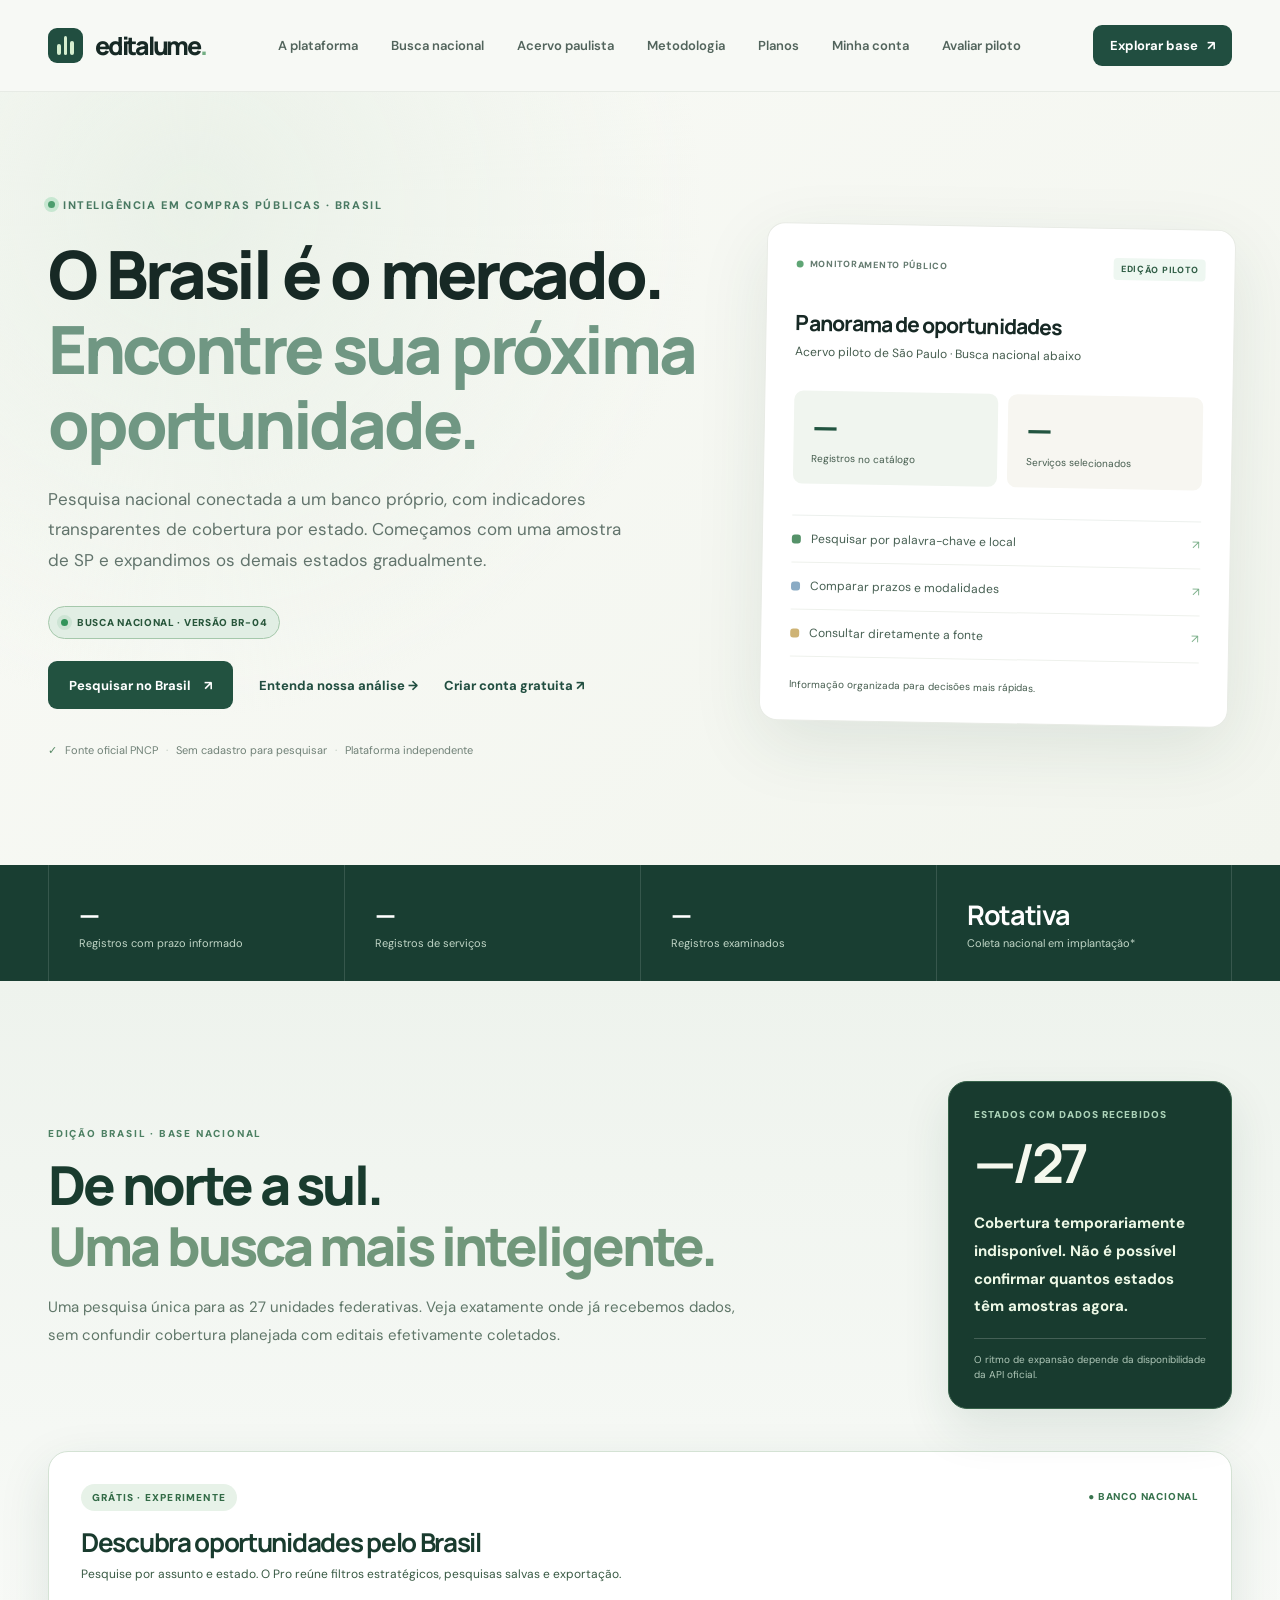
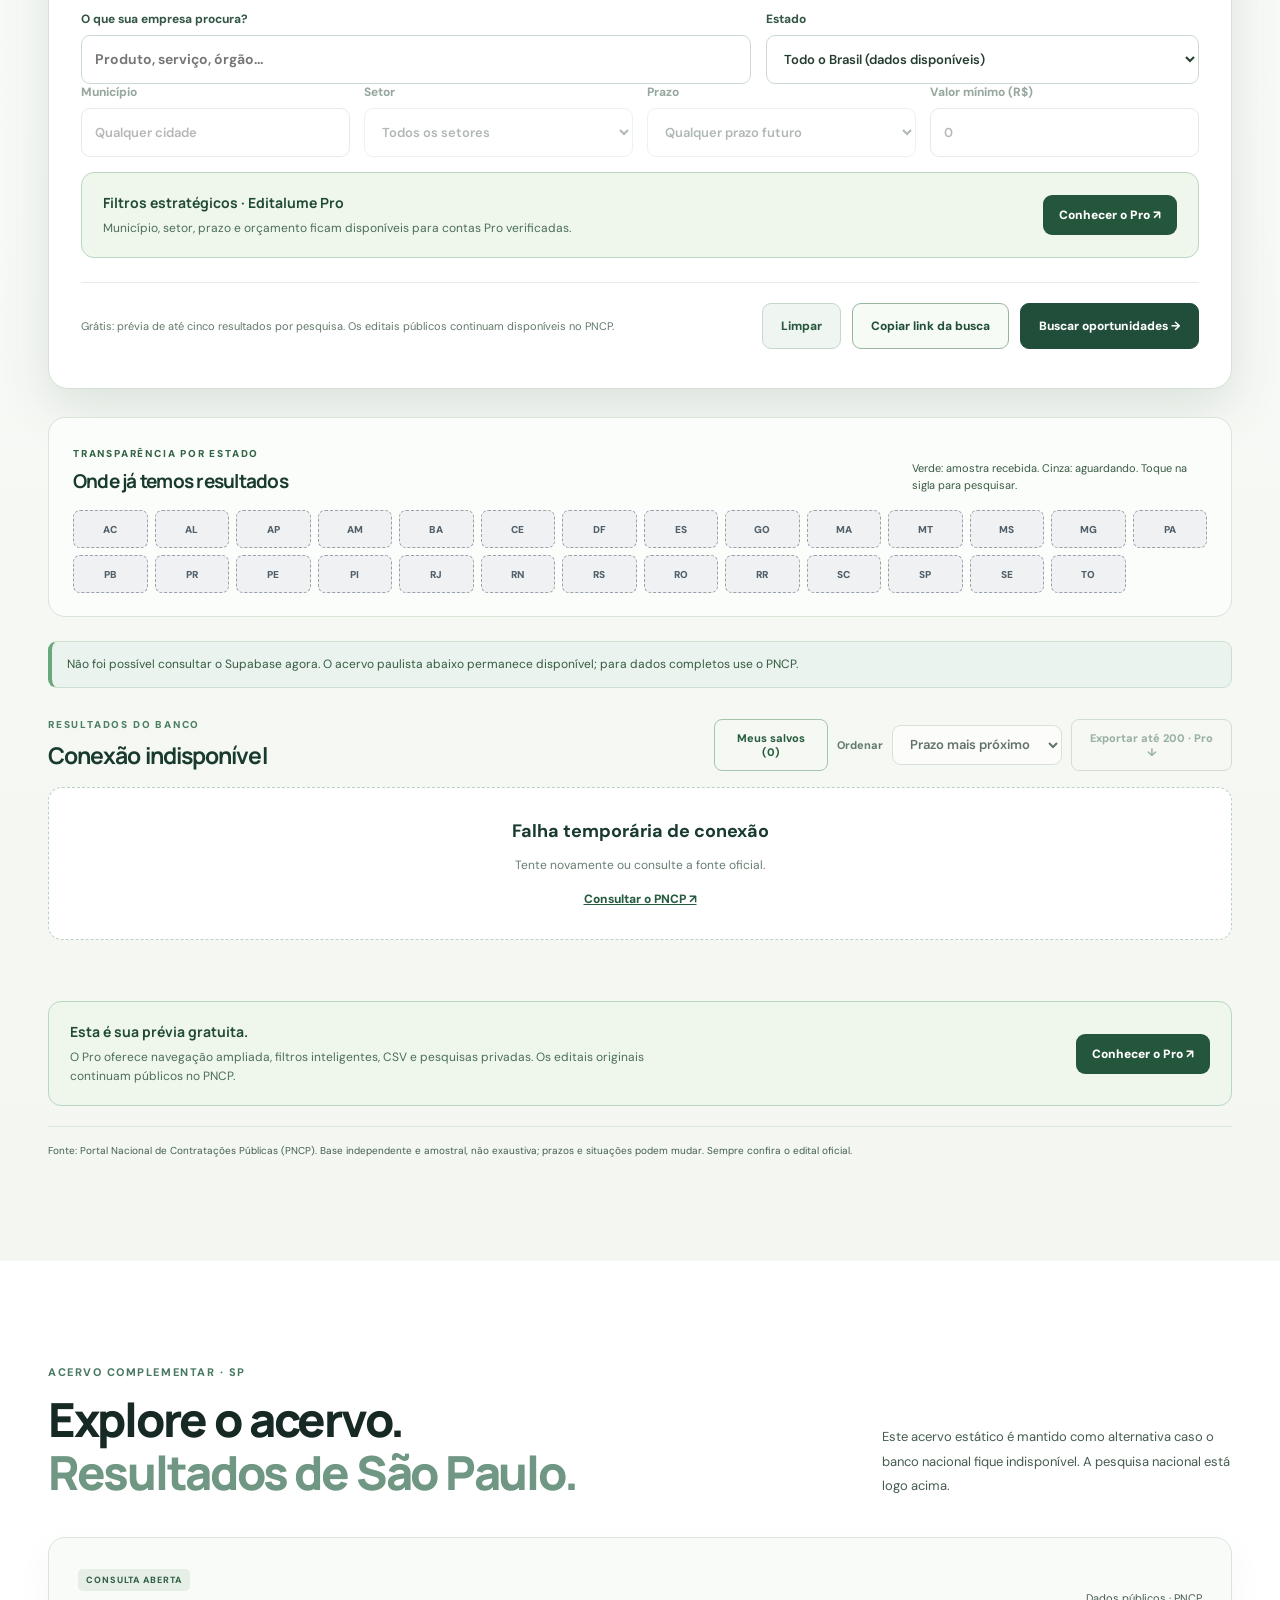
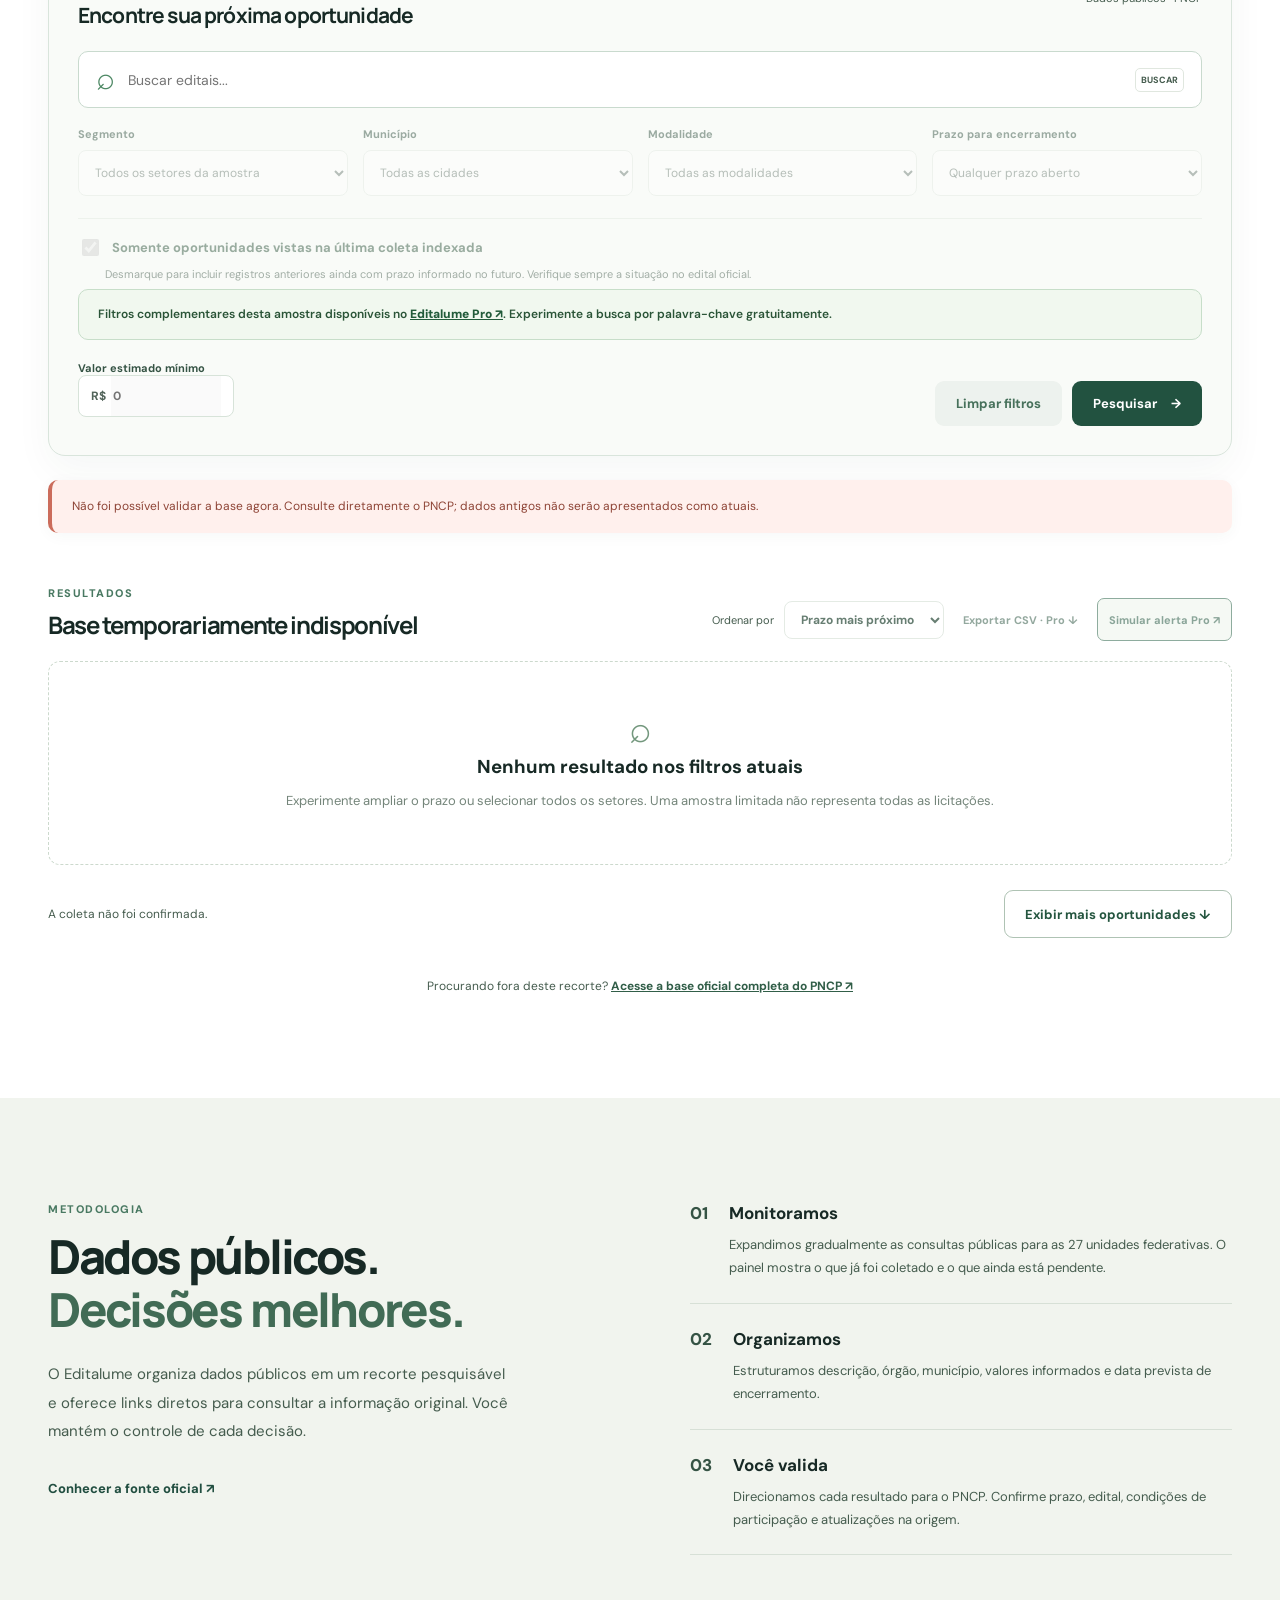
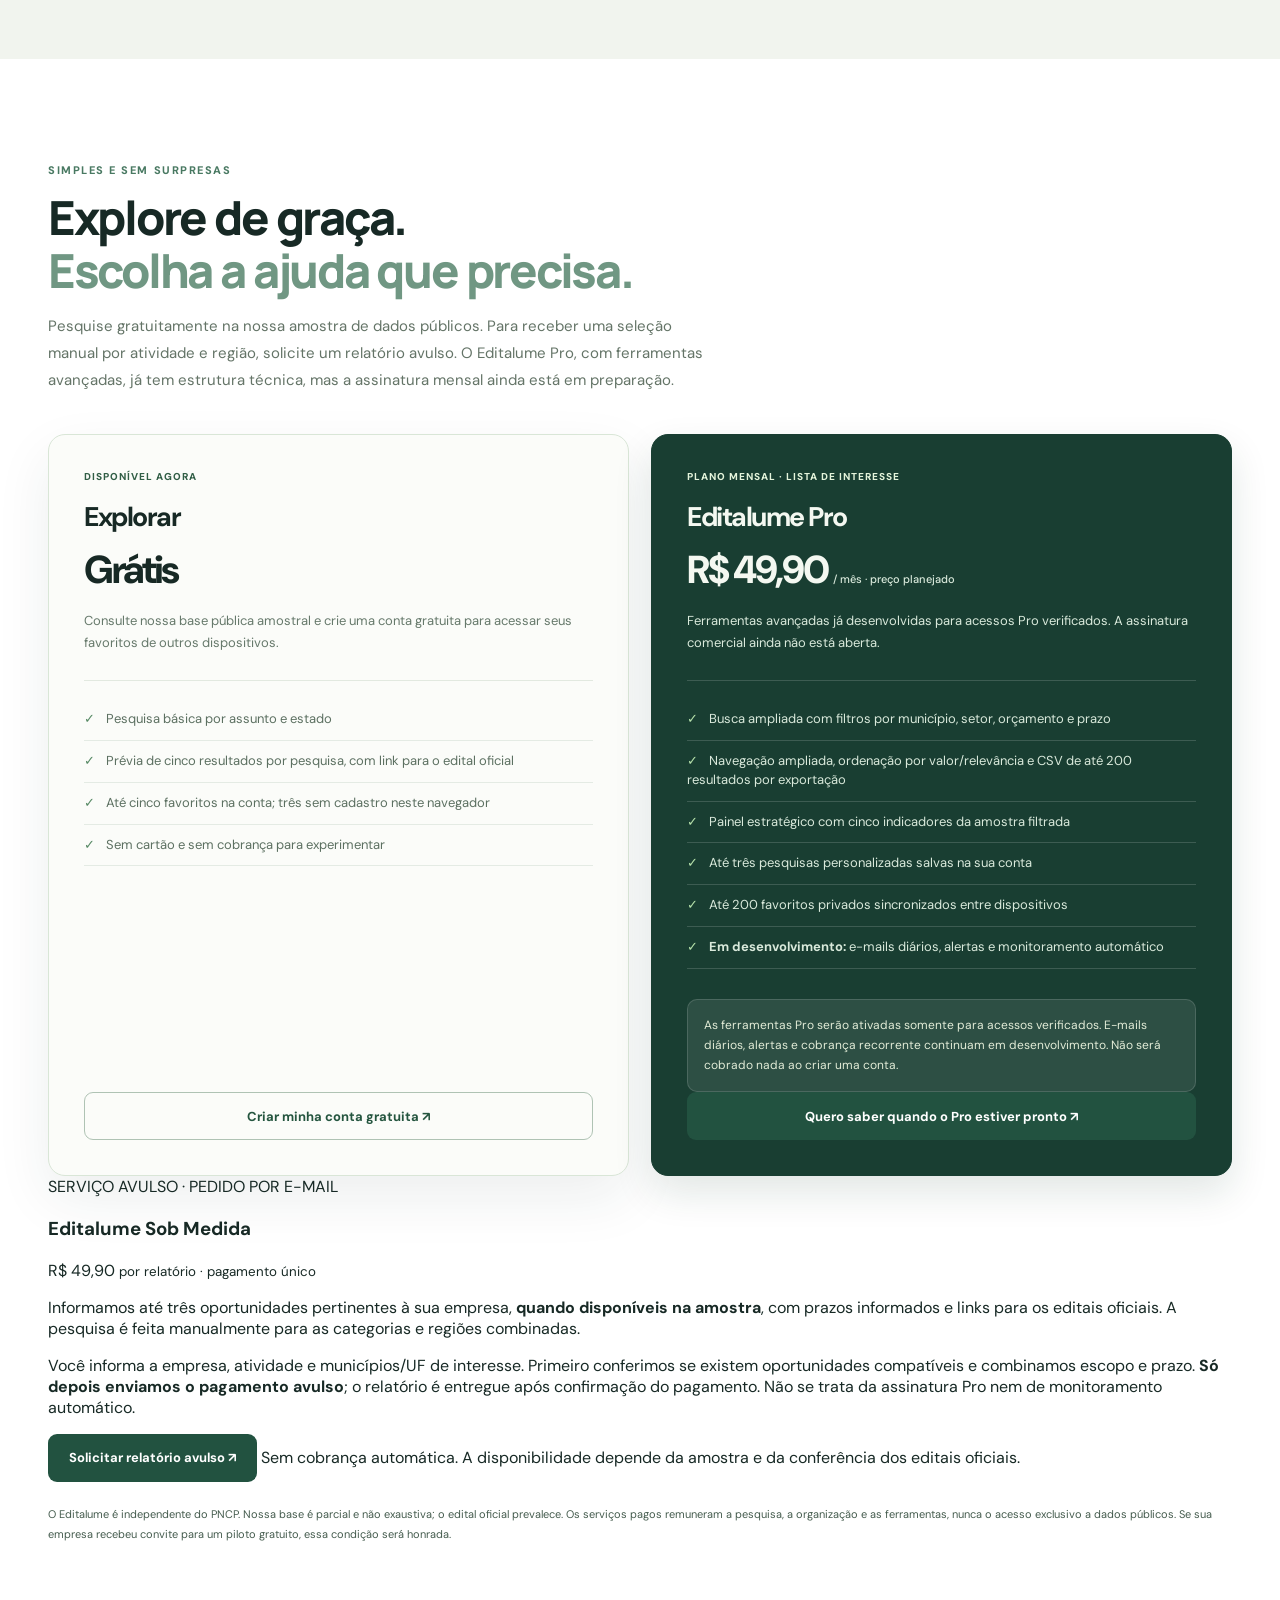
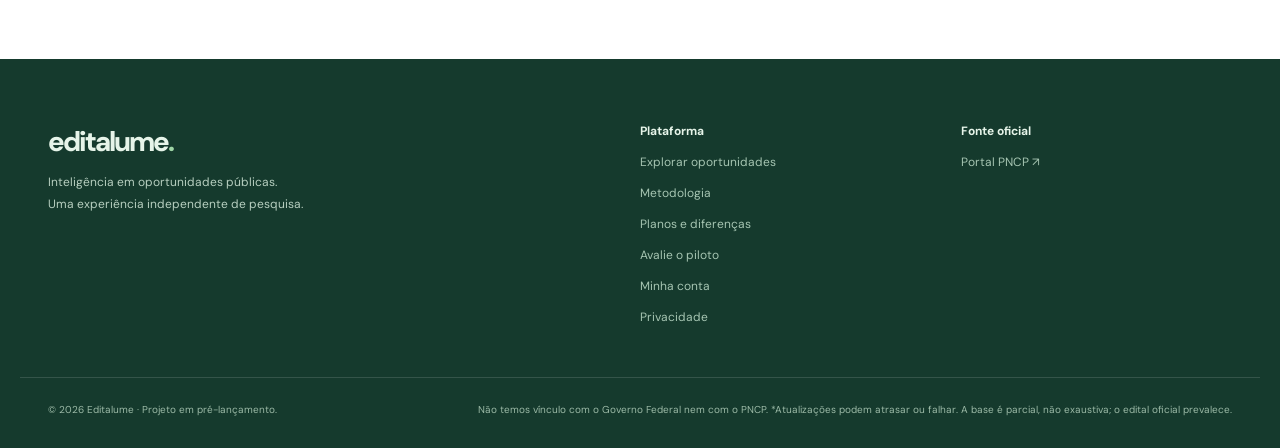
==== site/index.html @ 2c89e74f "Clarify paid manual report vs future Pro plan on Editalume landing page" ====
<!doctype html>
<html lang="pt-BR">
<head>
<meta charset="utf-8">
<meta name="viewport" content="width=device-width,initial-scale=1,viewport-fit=cover">
<meta name="theme-color" content="#163c2c">
<meta name="apple-mobile-web-app-capable" content="yes">
<meta name="apple-mobile-web-app-status-bar-style" content="default">
<meta name="apple-mobile-web-app-title" content="Editalume">
<link rel="manifest" href="./manifest.webmanifest?v=br-20260929-4">
<link rel="icon" href="./icon.svg" type="image/svg+xml">
<!-- Temporary public GitHub username URL: do not index until custom brand domain exists. -->
<meta name="robots" content="noindex,nofollow">
<meta name="description" content="Editalume: inteligência comercial para compras públicas. Pesquise uma base monitorada de editais com prazo futuro na amostra do PNCP, filtre por cidade, setor, modalidade e prazo.">
<meta property="og:title" content="Editalume | Inteligência em oportunidades públicas">
<meta property="og:description" content="Da informação à oportunidade. Um ambiente para descobrir licitações relevantes com clareza.">
<title>Editalume | Inteligência em oportunidades públicas</title>
<link rel="stylesheet" href="./style.css?v=free-sp-20261001-1">
<link rel="stylesheet" href="./national.css?v=freemium-20261001-2">
<script src="./plan-policy.js?v=2" defer></script>
<script src="./app.js?v=free-sp-20261001-1" defer></script>
<script src="./national.js?v=freemium-20261001-4" defer></script>
<script type="module" src="./account-bridge.js?v=4"></script>
<script src="./pwa.js?v=br-20260929-4" defer></script>
</head>
<body>
<a class="skip-link" href="#pesquisa">Ir para a pesquisa de oportunidades</a>
<div class="site-shell">
<header class="site-header">
  <div class="container header-row">
    <a class="identity" href="./" aria-label="Editalume, início"><span class="symbol" aria-hidden="true"><span></span><span></span><span></span></span><span class="wordmark">editalume<span class="mark-dot">.</span></span></a>
    <nav class="main-nav" aria-label="Navegação principal">
      <a href="#plataforma">A plataforma</a>
      <a href="#brasil">Busca nacional</a><a href="#pesquisa">Acervo paulista</a>
      <a href="#metodo">Metodologia</a>
      <a href="#planos">Planos</a><a href="./conta.html">Minha conta</a><a href="./avaliar.html">Avaliar piloto</a>
    </nav>
    <a class="header-cta" href="#brasil">Explorar base <span aria-hidden="true">↗</span></a>
  </div>
</header>
<main>
<section class="hero section" id="plataforma">
  <div class="container hero-layout">
    <div class="hero-copy">
      <div class="eyebrow"><span class="pulse"></span> INTELIGÊNCIA EM COMPRAS PÚBLICAS · BRASIL</div>
      <h1>O Brasil é o mercado. <span>Encontre sua próxima oportunidade.</span></h1>
      <p>Pesquisa nacional conectada a um banco próprio, com indicadores transparentes de cobertura por estado. Começamos com uma amostra de SP e expandimos os demais estados gradualmente.</p><div class="national-release-tag" role="note"><span class="national-release-dot"></span> BUSCA NACIONAL · VERSÃO BR-04</div>
      <div class="hero-actions">
        <a href="#brasil" class="button button-primary">Pesquisar no Brasil <span aria-hidden="true">↗</span></a>
        <a href="#metodo" class="text-link">Entenda nossa análise <span aria-hidden="true">→</span></a><a href="./conta.html" class="text-link">Criar conta gratuita <span aria-hidden="true">↗</span></a>
      </div>
      <div class="trust-line"><span class="trust-icon" aria-hidden="true">✓</span> Fonte oficial PNCP <span class="tiny-separator">·</span> Sem cadastro para pesquisar <span class="tiny-separator">·</span> Plataforma independente</div>
    </div>
    <aside class="hero-preview" aria-label="Visão da plataforma">
      <div class="preview-head"><span><span class="preview-status"></span> MONITORAMENTO PÚBLICO</span><span class="live-label">EDIÇÃO PILOTO</span></div>
      <div class="preview-title">Panorama de oportunidades</div>
      <div class="preview-subtitle">Acervo piloto de São Paulo · Busca nacional abaixo</div>
      <div class="preview-kpis">
        <div><strong id="heroCount">—</strong><span>Registros no catálogo</span></div>
        <div><strong id="heroFocus">—</strong><span>Serviços selecionados</span></div>
      </div>
      <div class="preview-divider"></div>
      <div class="preview-list"><div><span class="preview-bullet green"></span><span>Pesquisar por palavra-chave e local</span><span>↗</span></div><div><span class="preview-bullet blue"></span><span>Comparar prazos e modalidades</span><span>↗</span></div><div><span class="preview-bullet gold"></span><span>Consultar diretamente a fonte</span><span>↗</span></div></div>
      <p class="preview-foot">Informação organizada para decisões mais rápidas.</p>
    </aside>
  </div>
</section>
<section class="metrics-bar" aria-label="Resumo da base">
  <div class="container metrics-grid">
    <div class="metric"><strong id="metricCatalog">—</strong><span>Registros com prazo informado</span></div>
    <div class="metric"><strong id="metricFocus">—</strong><span>Registros de serviços</span></div>
    <div class="metric"><strong id="metricScanned">—</strong><span>Registros examinados</span></div>
    <div class="metric"><strong>Rotativa</strong><span>Coleta nacional em implantação*</span></div>
  </div>
</section>
<section class="national-section" id="brasil" aria-labelledby="national-title"><div class="container">
 <div class="national-heading"><div><div class="national-eyebrow">EDIÇÃO BRASIL · BASE NACIONAL</div><h2 id="national-title">De norte a sul.<br><span>Uma busca mais inteligente.</span></h2><p>Uma pesquisa única para as 27 unidades federativas. Veja exatamente onde já recebemos dados, sem confundir cobertura planejada com editais efetivamente coletados.</p></div><div class="national-progress-card" aria-live="polite"><span>ESTADOS COM DADOS RECEBIDOS</span><strong id="national-uf-count">—/27</strong><p id="national-coverage-description">Conectando ao catálogo...</p><small>O ritmo de expansão depende da disponibilidade da API oficial.</small></div></div>
 <div class="national-search-card"><div class="national-card-head"><div><span class="national-chip">GRÁTIS · EXPERIMENTE</span><h3>Descubra oportunidades pelo Brasil</h3><p>Pesquise por assunto e estado. O Pro reúne filtros estratégicos, pesquisas salvas e exportação.</p></div><span class="national-connected">● BANCO NACIONAL</span></div>
 <form id="national-form" role="search" aria-label="Pesquisar licitações na base nacional">
  <div class="national-primary-filters"><label class="national-query-field"><span>O que sua empresa procura?</span><input id="national-q" type="search" placeholder="Produto, serviço, órgão..." maxlength="120" autocomplete="off"></label><label><span>Estado</span><select id="national-uf"><option value="">Todo o Brasil (dados disponíveis)</option></select></label></div>
  <fieldset class="national-secondary-filters" id="national-advanced" disabled aria-describedby="national-locked"><label><span>Município</span><input id="national-city" type="search" placeholder="Qualquer cidade" maxlength="90" autocomplete="off"></label><label><span>Setor</span><select id="national-focus"><option value="">Todos os setores</option><option value="true">Serviços monitorados</option><option value="false">Outros setores</option></select></label><label><span>Prazo</span><select id="national-deadline"><option value="">Qualquer prazo futuro</option><option value="7">7 dias</option><option value="15">15 dias</option><option value="30">30 dias</option></select></label><label><span>Valor mínimo (R$)</span><input id="national-min" type="number" min="0" step="100" inputmode="decimal" placeholder="0"></label></fieldset>
  <div class="national-locked" id="national-locked"><div><strong>Filtros estratégicos · Editalume Pro</strong><p>Município, setor, prazo e orçamento ficam disponíveis para contas Pro verificadas.</p></div><a href="#planos">Conhecer o Pro ↗</a></div>
  <div class="national-action-row"><p>Grátis: prévia de até cinco resultados por pesquisa. Os editais públicos continuam disponíveis no PNCP.</p><div><button type="button" class="national-reset" id="national-reset">Limpar</button><button type="button" class="national-share" id="national-share">Copiar link da busca</button><button type="submit" class="national-submit" id="national-submit">Buscar oportunidades →</button></div></div><div class="national-share-feedback"><p id="national-share-status" role="status" aria-live="polite"></p><input id="national-share-fallback" aria-label="Link da busca para copiar" readonly hidden></div>
 </form>
 <div class="national-pro-tools" id="national-pro-tools" hidden><button id="national-save-search-toggle" type="button" aria-expanded="false" aria-controls="national-save-search-form">+ Salvar pesquisa Pro</button><form id="national-save-search-form" hidden><label for="national-save-search-name">Nome desta pesquisa</label><input id="national-save-search-name" maxlength="60" minlength="2" required placeholder="Ex.: Limpeza em SP, 30 dias"><button id="national-save-search-submit" type="submit">Salvar pesquisa ↗</button></form><p id="national-save-search-status" role="status" aria-live="polite">Até três pesquisas privadas. Os alertas automáticos ainda não estão ativos.</p></div></div>
 <div class="national-coverage-panel"><div class="national-coverage-head"><div><span class="national-eyebrow">TRANSPARÊNCIA POR ESTADO</span><h3>Onde já temos resultados</h3></div><p>Verde: amostra recebida. Cinza: aguardando. Toque na sigla para pesquisar.</p></div><div class="national-state-grid" id="national-state-grid" role="group" aria-label="Selecionar estado"></div></div>
 <div id="national-status" class="national-status" role="status" aria-live="polite">Carregando pesquisa nacional...</div>
 <section class="national-insights" id="national-insights" hidden aria-labelledby="national-insights-title">
  <div class="national-insights-head"><div><span class="national-eyebrow">INTELIGÊNCIA EDITALUME · PRO</span><h3 id="national-insights-title">Leitura estratégica da sua busca</h3><p>Indicadores da amostra atualmente monitorada, aplicando seus filtros. Não representam todo o mercado nacional.</p></div><span class="national-insights-badge">PRO</span></div>
  <div class="national-insights-grid">
   <article><span>Oportunidades nesta amostra</span><strong id="national-insight-total">—</strong></article>
   <article><span>Prazos registrados em até 7 dias</span><strong id="national-insight-urgent">—</strong></article>
   <article><span>Oportunidades com valor informado</span><strong id="national-insight-valued">—</strong></article>
   <article><span>Soma dos valores estimados informados</span><strong id="national-insight-value">—</strong></article>
   <article><span>Municípios identificados</span><strong id="national-insight-cities">—</strong></article>
  </div>
  <p class="national-insights-foot" id="national-insights-status" role="status" aria-live="polite">Calculando indicadores...</p>
 </section>
 <div class="national-results-header"><div><span class="national-eyebrow">RESULTADOS DO BANCO</span><h3 id="national-result-count">Conectando...</h3></div><div class="national-results-actions"><button type="button" id="national-show-saved" aria-expanded="false" aria-controls="national-saved-panel">Meus salvos (<span id="national-saved-count">0</span>)</button><label for="national-sort">Ordenar</label><select id="national-sort" aria-label="Ordenar resultados nacionais"><option value="deadline">Prazo mais próximo</option><option value="value">Maior valor</option><option value="relevance">Relevância</option></select><button id="national-download" type="button" disabled title="Exporta até 200 resultados disponíveis na amostra para contas Pro">Exportar até 200 · Pro ↓</button></div></div><p class="national-save-status" id="national-export-status" role="status" aria-live="polite"></p>
 <p class="national-save-status" id="national-save-status" role="status" aria-live="polite"></p>
 <section id="national-saved-panel" class="national-saved-panel" aria-label="Editais guardados neste dispositivo" hidden>
  <h3>Meus favoritos</h3><p id="national-saved-note">Sem conta, os favoritos ficam só neste dispositivo. Verifique sempre os editais no PNCP.</p>
  <div id="national-saved-list" class="national-saved-list"></div><p id="national-saved-empty">Nenhum edital salvo ainda. Selecione ☆ Salvar nos resultados.</p>
 </section>
 <div class="national-results" id="national-results" aria-live="polite"></div><div id="national-empty" class="national-empty" hidden><h3 id="national-empty-title">Nenhum registro neste filtro</h3><p id="national-empty-description">Experimente ampliar a pesquisa.</p><a href="https://pncp.gov.br/app/editais" target="_blank" rel="noopener noreferrer">Consultar o PNCP ↗</a></div>
 <div class="national-pagination"><p id="national-page-indicator">Preparando resultados...</p><div class="national-page-buttons"><button type="button" id="national-prev" hidden>← Anterior</button><button type="button" id="national-next" hidden>Próxima página →</button></div></div>
 <div class="national-free-upsell" id="national-free-upsell"><div><strong>Esta é sua prévia gratuita.</strong><p>O Pro oferece navegação ampliada, filtros inteligentes, CSV e pesquisas privadas. Os editais originais continuam públicos no PNCP.</p></div><a href="#planos">Conhecer o Pro ↗</a></div>
 <p class="national-legal">Fonte: Portal Nacional de Contratações Públicas (PNCP). Base independente e amostral, não exaustiva; prazos e situações podem mudar. Sempre confira o edital oficial.</p>
</div></section>
<section class="search-section section" id="pesquisa">
 <div class="container">
  <div class="section-heading">
    <div><div class="kicker">ACERVO COMPLEMENTAR · SP</div><h2>Explore o acervo.<br><span>Resultados de São Paulo.</span></h2></div>
    <div class="section-aside">Este acervo estático é mantido como alternativa caso o banco nacional fique indisponível. A pesquisa nacional está logo acima.</div>
  </div>
  <div class="search-panel">
    <div class="search-top"><div><span class="section-badge">CONSULTA ABERTA</span><h3>Encontre sua próxima oportunidade</h3></div><span class="source-label">Dados públicos · PNCP</span></div>
    <form id="filters" role="search">
      <label class="search-field" for="q"><span class="search-icon" aria-hidden="true">⌕</span><input id="q" name="q" type="search" placeholder="Buscar editais..." autocomplete="off" aria-label="Buscar oportunidades"><span class="key-hint">BUSCAR</span></label>
      <fieldset id="sp-advanced" disabled aria-describedby="sp-upgrade-tip"><div class="filter-grid">
        <label><span>Segmento</span><select id="segment"><option value="all">Todos os setores da amostra</option><option value="focus">Manutenção e serviços</option><option value="cleaning">Limpeza e conservação</option><option value="maintenance">Manutenção predial</option><option value="hvac">Climatização</option><option value="electrical">Elétrica e hidráulica</option><option value="landscaping">Jardinagem</option></select></label>
        <label><span>Município</span><select id="city"><option value="">Todas as cidades</option></select></label>
        <label><span>Modalidade</span><select id="modality"><option value="">Todas as modalidades</option></select></label>
        <label><span>Prazo para encerramento</span><select id="deadline"><option value="all">Qualquer prazo aberto</option><option value="7">Próximos 7 dias</option><option value="15">Próximos 15 dias</option><option value="30">Próximos 30 dias</option></select></label>
      </div>
      <div class="freshness-controls">
        <label class="latest-toggle" for="observedOnly"><input type="checkbox" id="observedOnly" checked><span>Somente oportunidades vistas na última coleta indexada</span></label>
        <small>Desmarque para incluir registros anteriores ainda com prazo informado no futuro. Verifique sempre a situação no edital oficial.</small>
      </div></fieldset>
      <div id="sp-upgrade-tip" class="sp-upgrade-tip">Filtros complementares desta amostra disponíveis no <a href="#planos">Editalume Pro ↗</a>. Experimente a busca por palavra-chave gratuitamente.</div>
      <div class="filter-footer">
        <label class="min-value">Valor estimado mínimo <span class="input-money">R$ <input id="minValue" type="number" min="0" disabled step="1000" inputmode="decimal" placeholder="0" aria-label="Valor estimado mínimo em reais"></span></label>
        <div class="filter-actions"><button type="reset" id="resetFilters" class="button button-quiet">Limpar filtros</button><button type="submit" class="button button-primary">Pesquisar <span aria-hidden="true">→</span></button></div>
      </div>
    </form>
  </div>
  <div id="notice" class="data-notice" role="status" aria-live="polite">Carregando a última amostra do PNCP...</div>
  <div class="results-bar"><div><div class="kicker">RESULTADOS</div><h3 id="resultsCount">Buscando oportunidades...</h3></div><div class="results-controls"><label for="sort">Ordenar por</label><select id="sort" aria-label="Ordenar oportunidades por" disabled><option value="deadline">Prazo mais próximo</option><option value="relevance">Maior relevância</option><option value="value">Maior valor estimado</option></select><button id="csv" type="button" class="export-button" disabled title="Exportação de resultados desta amostra para contas Pro">Exportar CSV · Pro ↓</button><button id="previewAlert" type="button" class="preview-button" disabled aria-expanded="false" aria-controls="alertPreview">Simular alerta Pro ↗</button></div></div>
  <div id="results" class="results-list" aria-live="polite"></div>
  <div id="empty" class="empty-state" hidden><span class="empty-symbol" aria-hidden="true">⌕</span><h3>Nenhum resultado nos filtros atuais</h3><p>Experimente ampliar o prazo ou selecionar todos os setores. Uma amostra limitada não representa todas as licitações.</p></div>
  <div class="results-bottom"><p id="shown">Pesquisando...</p><button id="more" class="button button-outline" type="button" hidden>Exibir mais oportunidades ↓</button></div>
  <section id="alertPreview" class="alert-preview" hidden aria-label="Demonstração de alerta do plano Pro" aria-live="polite">
    <div class="alert-preview-top"><div><span class="section-badge">DEMONSTRAÇÃO DO PREMIUM</span><h3>Assim chegariam suas oportunidades.</h3><p>Uma amostra de alerta a partir dos filtros atuais. No Premium, a proposta é enviar um resumo automático por e-mail com prazo e origem verificável.</p></div><button id="closePreview" type="button" aria-label="Fechar demonstração" class="preview-close">✕</button></div>
    <p id="previewSummary" class="preview-summary"></p>
    <div id="previewItems" class="preview-items"></div>
    <p class="preview-disclaimer">Demonstração local com dados da amostra. Nenhum e-mail é enviado nem contato é registrado. Um prazo informado pode mudar; confira sempre o edital oficial. O Premium ainda não aceita assinaturas.</p>
  </section>
  <div class="official-link">Procurando fora deste recorte? <a href="https://pncp.gov.br/app/editais" target="_blank" rel="noopener noreferrer">Acesse a base oficial completa do PNCP ↗</a></div>
 </div>
</section>
<section class="method-section section" id="metodo"><div class="container method-layout">
  <div><div class="kicker">METODOLOGIA</div><h2>Dados públicos.<br><span>Decisões melhores.</span></h2><p>O Editalume organiza dados públicos em um recorte pesquisável e oferece links diretos para consultar a informação original. Você mantém o controle de cada decisão.</p><a class="text-link method-link" href="https://pncp.gov.br/app/editais" target="_blank" rel="noopener noreferrer">Conhecer a fonte oficial ↗</a></div>
  <div class="method-steps"><div><span>01</span><section><h3>Monitoramos</h3><p>Expandimos gradualmente as consultas públicas para as 27 unidades federativas. O painel mostra o que já foi coletado e o que ainda está pendente.</p></section></div><div><span>02</span><section><h3>Organizamos</h3><p>Estruturamos descrição, órgão, município, valores informados e data prevista de encerramento.</p></section></div><div><span>03</span><section><h3>Você valida</h3><p>Direcionamos cada resultado para o PNCP. Confirme prazo, edital, condições de participação e atualizações na origem.</p></section></div></div>
</div></section>
<section class="plans section" id="planos"><div class="container">
 <div class="plans-intro"><div class="kicker">SIMPLES E SEM SURPRESAS</div><h2>Explore de graça.<br><span>Escolha a ajuda que precisa.</span></h2><p>Pesquise gratuitamente na nossa amostra de dados públicos. Para receber uma seleção manual por atividade e região, solicite um relatório avulso. O Editalume Pro, com ferramentas avançadas, já tem estrutura técnica, mas a assinatura mensal ainda está em preparação.</p></div>
 <div class="plans-grid">
  <article class="plan-card plan-free" aria-label="Conta gratuita já disponível">
    <span class="plan-label">DISPONÍVEL AGORA</span>
    <h3>Explorar</h3><div class="plan-price">Grátis</div>
    <p class="plan-description">Consulte nossa base pública amostral e crie uma conta gratuita para acessar seus favoritos de outros dispositivos.</p>
    <ul><li>Pesquisa básica por assunto e estado</li><li>Prévia de cinco resultados por pesquisa, com link para o edital oficial</li><li>Até cinco favoritos na conta; três sem cadastro neste navegador</li><li>Sem cartão e sem cobrança para experimentar</li></ul>
    <a class="button button-outline plan-action" href="./conta.html">Criar minha conta gratuita ↗</a>
  </article>
  <article class="plan-card plan-premium" aria-label="Plano Pro em preparação ainda indisponível para assinatura">
    <span class="plan-label">PLANO MENSAL · LISTA DE INTERESSE</span>
    <h3>Editalume Pro</h3><div class="plan-price">R$ 49,90 <small>/ mês · preço planejado</small></div>
    <p class="plan-description">Ferramentas avançadas já desenvolvidas para acessos Pro verificados. A assinatura comercial ainda não está aberta.</p>
    <ul><li>Busca ampliada com filtros por município, setor, orçamento e prazo</li><li>Navegação ampliada, ordenação por valor/relevância e CSV de até 200 resultados por exportação</li><li>Painel estratégico com cinco indicadores da amostra filtrada</li><li>Até três pesquisas personalizadas salvas na sua conta</li><li>Até 200 favoritos privados sincronizados entre dispositivos</li><li><strong>Em desenvolvimento:</strong> e-mails diários, alertas e monitoramento automático</li></ul>
    <div class="plan-pending" role="note">As ferramentas Pro serão ativadas somente para acessos verificados. E-mails diários, alertas e cobrança recorrente continuam em desenvolvimento. Não será cobrado nada ao criar uma conta.</div>
    <a class="button button-primary plan-action" href="mailto:cipristudios@gmail.com?subject=Lista%20de%20interesse%20Editalume%20Pro%20R%24%2049%2C90">Quero saber quando o Pro estiver pronto ↗</a>
  </article>
 </div>
 <section class="plan-report" id="sob-medida" aria-labelledby="sob-medida-title">
  <div class="plan-report-text">
    <span class="plan-report-eyebrow">SERVIÇO AVULSO · PEDIDO POR E-MAIL</span>
    <h3 id="sob-medida-title">Editalume Sob Medida</h3>
    <div class="plan-report-price">R$ 49,90 <small>por relatório · pagamento único</small></div>
    <p>Informamos até três oportunidades pertinentes à sua empresa, <strong>quando disponíveis na amostra</strong>, com prazos informados e links para os editais oficiais. A pesquisa é feita manualmente para as categorias e regiões combinadas.</p>
    <p>Você informa a empresa, atividade e municípios/UF de interesse. Primeiro conferimos se existem oportunidades compatíveis e combinamos escopo e prazo. <strong>Só depois enviamos o pagamento avulso</strong>; o relatório é entregue após confirmação do pagamento. Não se trata da assinatura Pro nem de monitoramento automático.</p>
  </div>
  <div class="plan-report-action">
    <a class="button button-primary" href="mailto:cipristudios@gmail.com?subject=Pedido%20Editalume%20Sob%20Medida%20-%20R%24%2049%2C90&amp;body=Empresa%3A%20%0AAtividade%2Fcategoria%3A%20%0AMunic%C3%ADpios%2FUF%3A%20%0AObserva%C3%A7%C3%B5es%3A%20">Solicitar relatório avulso ↗</a>
    <span>Sem cobrança automática. A disponibilidade depende da amostra e da conferência dos editais oficiais.</span>
  </div>
 </section>
 <p class="plans-fineprint">O Editalume é independente do PNCP. Nossa base é parcial e não exaustiva; o edital oficial prevalece. Os serviços pagos remuneram a pesquisa, a organização e as ferramentas, nunca o acesso exclusivo a dados públicos. Se sua empresa recebeu convite para um piloto gratuito, essa condição será honrada.</p>
</div></section>
</main>
<footer class="site-footer"><div class="container footer-top"><div><div class="footer-brand">editalume<span>.</span></div><p>Inteligência em oportunidades públicas.<br>Uma experiência independente de pesquisa.</p></div><div><strong>Plataforma</strong><a href="#pesquisa">Explorar oportunidades</a><a href="#metodo">Metodologia</a><a href="#planos">Planos e diferenças</a><a href="./avaliar.html">Avalie o piloto</a><a href="./conta.html">Minha conta</a><a href="./privacidade.html">Privacidade</a></div><div><strong>Fonte oficial</strong><a href="https://pncp.gov.br/app/editais" target="_blank" rel="noopener noreferrer">Portal PNCP ↗</a></div></div><div class="container footer-bottom"><span>© <span id="copyrightYear">2026</span> Editalume · Projeto em pré-lançamento.</span><span>Não temos vínculo com o Governo Federal nem com o PNCP. *Atualizações podem atrasar ou falhar. A base é parcial, não exaustiva; o edital oficial prevalece.</span></div></footer>
</div>
</body>
</html>
---- site/style.css ----
@import url('https://fonts.googleapis.com/css2?family=DM+Sans:wght@400;500;600;700;800&family=Manrope:wght@400;500;600;700;800&display=swap');
:root{--bg:#f5f6f2;--white:#fff;--ink:#172925;--muted:#687772;--line:#dce4df;--green:#214e40;--accent:#8cc19c;--pale:#eef3ec;--shadow:0 22px 55px rgba(27,57,47,.08);font-family:'DM Sans',-apple-system,BlinkMacSystemFont,'Segoe UI',sans-serif;color:var(--ink);background:var(--bg);font-synthesis:none}*{box-sizing:border-box}html{scroll-behavior:smooth}body{margin:0;min-width:320px}a{color:inherit}button,input,select{font:inherit}button{cursor:pointer}button:disabled{cursor:not-allowed;opacity:.52}.site-shell{overflow:hidden}.container{max-width:1240px;padding:0 28px;margin:0 auto}.section{padding:104px 0}.skip-link{position:absolute;left:-5000px;top:0;background:#fff;padding:12px;z-index:200}.skip-link:focus{left:10px}.site-header{background:#f7f9f5;border-bottom:1px solid #e7ebe5}.header-row{min-height:91px;display:flex;justify-content:space-between;align-items:center;gap:26px}.identity{display:flex;align-items:center;gap:12px;text-decoration:none}.symbol{position:relative;display:flex;align-items:flex-end;gap:3px;background:#214e40;width:35px;height:35px;padding:8px 9px;border-radius:9px}.symbol span{width:4px;background:#d5eecf;border-radius:3px;height:11px}.symbol span:nth-child(2){height:19px}.symbol span:nth-child(3){height:14px}.wordmark{font-family:Manrope,sans-serif;font-size:25px;letter-spacing:-.09em;font-weight:800}.mark-dot{color:#73ae83}.main-nav{display:flex;align-items:center;gap:33px}.main-nav a{font-size:13px;font-weight:600;text-decoration:none;color:#52645c;transition:color .2s}.main-nav a:hover{color:#123c2d}.header-cta{font-size:13px;background:#214e40;color:white;text-decoration:none;padding:12px 17px;border-radius:9px;font-weight:700}.header-cta span{padding-left:6px}.hero{background:radial-gradient(circle at 15% 15%,#eaf1e8,transparent 40%),linear-gradient(140deg,#f9faf6,#f2f5ee);padding:100px 0 108px}.hero-layout{display:grid;grid-template-columns:1.16fr .84fr;gap:68px;align-items:center}.eyebrow,.kicker{font-size:11px;letter-spacing:.14em;font-weight:800;color:#497962}.eyebrow{display:inline-flex;align-items:center;gap:8px}.pulse{width:7px;height:7px;border-radius:50%;background:#4c9d6d;box-shadow:0 0 0 4px #c7e7d1}.hero h1,h2{font-family:Manrope,'DM Sans',sans-serif;font-weight:800;letter-spacing:-.075em;line-height:1.13}.hero h1{font-size:clamp(42px,5.2vw,69px);margin:23px 0 22px;max-width:710px}.hero h1 span,.section h2 span{color:#709783}.hero-copy>p{font-size:17px;line-height:1.8;color:#62746c;max-width:580px;margin-bottom:31px}.hero-actions{display:flex;align-items:center;gap:26px;flex-wrap:wrap}.button{display:inline-flex;align-items:center;justify-content:center;gap:14px;min-height:48px;padding:13px 20px;border-radius:9px;text-decoration:none;font-weight:700;font-size:13px;white-space:nowrap;border:1px solid transparent}.button-primary{background:#225240;color:white}.button-primary:hover{background:#173e30}.button-outline{border-color:#afc3b4;background:transparent;color:#24553f}.button-outline:hover{background:#e9f2e8}.button-quiet{background:#edf2ee;color:#47715b}.button-quiet:hover{background:#e3ece5}.text-link{text-decoration:none;color:#214e40;font-size:13px;font-weight:750}.trust-line{display:flex;align-items:center;flex-wrap:wrap;gap:8px;font-size:11px;color:#708177;margin-top:34px}.trust-icon{color:#578a66;font-weight:900}.tiny-separator{color:#b6c4b9}.hero-preview{background:white;border:1px solid #e8ebe5;border-radius:18px;padding:29px;box-shadow:0 22px 70px rgba(30,73,51,.1);transform:rotate(1deg)}.preview-head{display:flex;align-items:center;justify-content:space-between;gap:8px;color:#657b70;font-size:9px;font-weight:800;letter-spacing:.08em}.preview-head>span:first-child{display:flex;align-items:center;gap:6px}.preview-status{width:7px;height:7px;border-radius:50%;background:#5fa575}.live-label{background:#eef7f1;color:#55876a;padding:5px 7px;border-radius:4px}.preview-title{font-family:Manrope,sans-serif;font-size:21px;letter-spacing:-.045em;font-weight:750;margin-top:34px}.preview-subtitle{font-size:12px;color:#8a9890;margin-top:7px}.preview-kpis{display:grid;grid-template-columns:1fr 1fr;margin:31px 0}.preview-kpis>div{padding:17px 18px;background:#f0f5ef;border-radius:9px}.preview-kpis>div+div{background:#f7f6f1;margin-left:10px}.preview-kpis strong{display:block;color:#225440;font-size:29px;letter-spacing:-.07em}.preview-kpis span{font-size:10px;color:#708378}.preview-divider{height:1px;background:#ecf0ed}.preview-list>div{display:flex;align-items:center;gap:10px;border-bottom:1px solid #eef1ec;padding:15px 0;font-size:12px;color:#465f52}.preview-list>div>span:last-child{margin-left:auto;color:#7baf89}.preview-bullet{width:9px;height:9px;border-radius:3px;background:#559269}.preview-bullet.blue{background:#8aabc4}.preview-bullet.gold{background:#ceb375}.preview-foot{font-size:10px;color:#98a99d;margin:21px 0 0}.metrics-bar{background:#193e32;color:white}.metrics-grid{display:grid;grid-template-columns:repeat(4,1fr)}.metric{padding:31px 30px;border-left:1px solid #ffffff21}.metric:last-child{border-right:1px solid #ffffff21}.metric strong{display:block;font-size:27px;font-family:Manrope,sans-serif;letter-spacing:-.05em}.metric span{display:block;color:#c0d5c6;font-size:11px;margin-top:3px}.search-section{background:#fff}.section-heading{display:flex;justify-content:space-between;gap:28px;align-items:end;margin-bottom:38px}.section h2{font-size:clamp(31px,3.8vw,47px);margin:14px 0 0}.section-aside{max-width:350px;color:#728078;line-height:1.9;font-size:13px}.search-panel{border:1px solid #d9e5dc;padding:29px;border-radius:17px;background:#f9fbf8;box-shadow:0 8px 25px rgba(22,59,43,.035)}.search-top{display:flex;justify-content:space-between;align-items:center;margin-bottom:22px}.section-badge{display:inline-block;background:#e5efe5;color:#438060;border-radius:5px;padding:5px 8px;font-weight:800;font-size:9px;letter-spacing:.1em}.search-top h3{font-family:Manrope,sans-serif;font-size:21px;letter-spacing:-.04em;margin:10px 0 0}.source-label{font-size:11px;color:#81918a}.search-field{height:57px;border:1px solid #c9dace;background:white;display:flex;gap:11px;padding:0 17px;align-items:center;border-radius:10px}.search-field:focus-within{outline:2px solid #8bb39e}.search-icon{font-size:32px;color:#4d8864;line-height:1;transform:translateY(-2px)}.search-field input{border:0;outline:0;min-width:0;flex:1;font-size:14px;color:var(--ink)}.key-hint{border:1px solid #e0e7df;color:#a0aca3;font-size:9px;font-weight:750;padding:5px;border-radius:5px}.filter-grid{display:grid;grid-template-columns:repeat(4,minmax(0,1fr));gap:15px;margin-top:19px}.filter-grid label{min-width:0}.filter-grid label span,.min-value{display:block;color:#708078;font-size:11px;font-weight:700;margin-bottom:9px}.filter-grid select,.results-controls select{width:100%;height:46px;border:1px solid #d9e3da;background:white;padding:0 12px;border-radius:8px;font-size:12px;color:#344b3f}.filter-footer{display:flex;justify-content:space-between;align-items:end;gap:20px;margin-top:21px}.input-money{display:flex;align-items:center;gap:5px;font-size:12px;color:#52645a;border:1px solid #d7e3d9;background:white;border-radius:8px;padding:0 12px;min-height:41px}.input-money input{width:110px;min-height:40px;border:none;outline:none;font-size:12px}.filter-actions{display:flex;gap:10px}.filter-actions .button{min-height:42px}.data-notice{margin-top:23px;border-left:3px solid #80a78e;background:#f1f5ef;padding:13px 15px;color:#587563;font-size:12px;line-height:1.6;border-radius:0 6px 6px 0}.data-notice.warning{background:#fbf3e4;border-color:#ca9e52;color:#826538}.data-notice.error{background:#fff0ed;border-color:#cb6c5b;color:#8e4436}.results-bar{display:flex;justify-content:space-between;align-items:end;gap:18px;margin:53px 0 20px}.results-bar h3{font-size:24px;font-family:Manrope,sans-serif;letter-spacing:-.055em;margin:8px 0 0}.results-controls{display:flex;align-items:center;gap:10px;color:#728078;font-size:11px}.results-controls select{width:160px;height:38px}.export-button{border:none;background:transparent;color:#315946;font-weight:700;padding:9px}.results-list{display:grid;gap:13px}.result-card{background:#fff;border:1px solid #dfe8df;border-radius:12px;padding:24px;display:grid;grid-template-columns:minmax(0,1fr) 183px;gap:22px;transition:border-color .2s,box-shadow .2s}.result-card:hover{border-color:#aac6b0;box-shadow:0 9px 24px rgba(42,82,60,.06)}.result-top{display:flex;align-items:center;gap:8px;flex-wrap:wrap}.tag{background:#edf3ec;border-radius:5px;padding:5px 9px;font-size:10px;font-weight:750;color:#507b5d}.tag.gray{background:#f3f4f2;color:#829088}.card-id{font-size:10px;color:#a1afa5;margin-left:auto}.card-main h4{font-size:16px;font-weight:750;line-height:1.55;margin:14px 0 10px;letter-spacing:-.02em;overflow-wrap:anywhere}.card-organ{color:#839085;font-size:11px;line-height:1.6}.card-metadata{margin-top:17px;display:flex;gap:21px;flex-wrap:wrap}.card-metadata>div{font-size:11px;color:#546c5b}.card-metadata strong{color:#8d9b91;font-weight:600;margin-right:5px}.card-aside{border-left:1px solid #e3eae3;padding-left:21px;display:flex;flex-direction:column;justify-content:space-between;gap:10px}.card-aside .label{font-size:10px;color:#809186}.card-aside .value{font-size:16px;font-weight:750;letter-spacing:-.025em;margin-top:4px}.card-aside a{display:inline-flex;justify-content:center;gap:8px;text-decoration:none;color:#225844;border:1px solid #b5ceb9;padding:10px 9px;border-radius:7px;font-size:11px;font-weight:750}.card-aside a:hover{background:#edf6ec}.results-bottom{display:flex;align-items:center;justify-content:space-between;margin-top:25px;gap:18px}.results-bottom p{font-size:12px;color:#839187}.empty-state{text-align:center;border:1px dashed #ccd9cd;border-radius:12px;padding:42px}.empty-state h3{margin:0}.empty-state p{color:#74857a;font-size:13px}.empty-symbol{font-size:38px;color:#73977d}.official-link{text-align:center;margin-top:40px;color:#708078;font-size:12px}.official-link a{color:#315e48;font-weight:700}.method-section{background:#f1f4ee}.method-layout{display:grid;grid-template-columns:1fr 1fr;gap:100px}.method-layout>div:first-child p{color:#6d7e71;font-size:15px;line-height:1.9;max-width:465px;margin:24px 0}.method-link{display:inline-block;margin-top:10px}.method-steps{display:grid;gap:24px}.method-steps>div{display:flex;gap:21px;border-bottom:1px solid #d7e0d6;padding:0 0 23px}.method-steps>div>span{color:#629374;font-size:17px;font-weight:800}.method-steps h3{font-size:17px;margin:0 0 9px}.method-steps p{color:#728175;font-size:13px;line-height:1.8;margin:0}.plans{background:#fff}.plans-layout{display:grid;grid-template-columns:1fr 1fr;align-items:center;gap:110px}.plans-layout>div>p{color:#728076;line-height:1.9;font-size:15px;margin:22px 0;max-width:470px}.plan-disclaimer{font-size:12px;color:#62866b;background:#edf6ed;padding:13px;border-radius:7px;max-width:470px}.plan-card{border:1px solid #d9e6d7;border-radius:15px;box-shadow:var(--shadow);padding:31px;background:#fbfcf9}.plan-card>span:first-child{font-size:10px;font-weight:800;color:#6c9878;letter-spacing:.1em}.plan-card h3{font-size:24px;margin:17px 0 14px}.plan-price{font-size:35px;letter-spacing:-.06em;font-weight:800}.plan-price small{font-size:13px;letter-spacing:0;font-weight:500;color:#6e8072}.plan-card ul{border-top:1px solid #e2e9e0;padding:18px 0 8px;list-style:none;margin:22px 0}.plan-card li{font-size:12px;padding:10px 0;color:#5c7061}.plan-card li:before{content:'✓';color:#568964;margin-right:11px}.plan-status{display:block;text-align:center;background:#e8f1e7;border-radius:7px;padding:12px;color:#668874;font-weight:700;font-size:11px}.site-footer{background:#153a2d;color:#e6f4e9;padding:64px 0 0}.footer-top{display:grid;grid-template-columns:2fr 1fr 1fr;gap:50px;padding-bottom:52px}.footer-brand{font-size:28px;letter-spacing:-.07em;font-weight:800}.footer-brand span{color:#9ed6a6}.footer-top p{color:#b7cfc0;font-size:12px;line-height:1.8}.footer-top>div:not(:first-child){display:grid;align-content:start;gap:15px}.footer-top strong{font-size:12px}.footer-top a{font-size:12px;text-decoration:none;color:#a6c5b2}.footer-bottom{display:flex;gap:30px;justify-content:space-between;border-top:1px solid #ffffff22;padding-top:23px;padding-bottom:30px;color:#9cbaa7;font-size:10px;line-height:1.7}.footer-bottom span:first-child{white-space:nowrap}@media(max-width:1050px){.hero-layout{gap:27px}.hero-preview{padding:22px}.main-nav{gap:15px}.filter-grid{grid-template-columns:repeat(2,1fr)}}@media(max-width:760px){.container{padding:0 20px}.section{padding:63px 0}.header-row{min-height:73px}.main-nav{display:none}.hero{padding:65px 0 60px}.hero-layout,.method-layout,.plans-layout{grid-template-columns:1fr;gap:45px}.hero h1{font-size:45px}.hero-preview{transform:none;max-width:550px}.metrics-grid{grid-template-columns:1fr 1fr}.metric{padding:21px 14px}.metric:nth-child(2){border-right:1px solid #ffffff21}.metric strong{font-size:24px}.section-heading{display:block}.section-aside{max-width:590px;margin-top:20px}.search-panel{padding:21px}.filter-grid{grid-template-columns:1fr 1fr}.filter-footer{align-items:stretch;flex-direction:column}.filter-actions{justify-content:stretch}.filter-actions button{flex:1}.results-bar{align-items:start;flex-direction:column}.results-controls{width:100%;flex-wrap:wrap}.results-controls select{flex:1}.result-card{grid-template-columns:1fr;padding:20px}.card-aside{border-left:0;border-top:1px solid #e3eae3;padding:17px 0 0;display:flex;flex-direction:row;align-items:center}.card-aside a{min-height:41px}.plans-layout{gap:40px}.footer-top{grid-template-columns:1fr 1fr}.footer-top>div:first-child{grid-column:1/-1}.footer-bottom{flex-direction:column;gap:7px}.footer-bottom span:first-child{white-space:normal}}@media(max-width:420px){.wordmark{font-size:22px}.hero h1{font-size:39px}.header-cta{font-size:11px}.hero-actions{align-items:stretch;flex-direction:column;gap:15px}.hero-actions .button{width:100%}.filter-grid{grid-template-columns:1fr}.search-top{align-items:start;flex-direction:column;gap:10px}.results-controls label{display:none}.results-controls select{min-width:140px}.results-bottom{align-items:start;flex-direction:column}.card-aside{flex-direction:column;align-items:stretch}.card-aside a{width:100%}}
@media(prefers-reduced-motion:reduce){html{scroll-behavior:auto}*{transition:none!important;animation:none!important}}
/* 2026 polish: accessible controls, honest freshness labels, distinct free and Pro. */
a:focus-visible,button:focus-visible,input:focus-visible,select:focus-visible{outline:3px solid #316e56;outline-offset:3px}
.freshness-controls{border-top:1px solid #e0e9e0;margin-top:22px;padding:17px 0 0;display:grid;gap:7px}
.latest-toggle{display:flex;align-items:center;gap:10px;color:#315740;font-size:13px;font-weight:700;cursor:pointer}
.latest-toggle input{width:17px;height:17px;accent-color:#235642;flex:none}
.freshness-controls small{font-size:11px;color:#647a6b;line-height:1.6;margin-left:27px}
.stale-tag{color:#805b21;background:#fdf1da;border:1px solid #edd2a1}
.plans-intro{max-width:760px;margin-bottom:40px}
.plans-intro>p{max-width:670px;color:#647467;font-size:15px;line-height:1.8}
.plans-grid{display:grid;grid-template-columns:repeat(2,minmax(0,1fr));align-items:stretch;gap:22px}
.plans-grid .plan-card{display:flex;flex-direction:column;padding:35px;border-radius:17px}
.plan-label{font-size:10px;color:#56836b;font-weight:850;letter-spacing:.12em}
.plans-grid .plan-card h3{font-size:27px;margin:16px 0 10px;letter-spacing:-.055em}
.plans-grid .plan-price{font-size:39px}
.plans-grid .plan-price small{font-size:11px;letter-spacing:0}
.plan-description{font-size:13px;color:#66796b;line-height:1.75;margin:15px 0 3px}
.plans-grid .plan-card ul{flex:1}
.plans-grid .plan-card li{font-size:13px;line-height:1.45;padding:11px 0;border-bottom:1px solid #e4ebe4}
.plan-action{align-self:stretch}
.plan-premium{background:#193e32;color:#f4f8f1;border-color:#193e32;box-shadow:0 17px 38px rgba(18,56,38,.12)}
.plan-premium .plan-label{color:#c6e8b8}
.plan-premium .plan-price small,.plan-premium .plan-description,.plan-premium li{color:#d9e9db!important}
.plan-premium ul,.plan-premium li{border-color:#ffffff28!important}
.plan-premium li:before{color:#b6e1ab}
.plan-pending{font-size:12px;color:#e2ecd7;background:#ffffff17;padding:16px;border:1px solid #ffffff24;border-radius:10px;line-height:1.65}
.plans-fineprint{margin-top:23px;color:#758378;font-size:11px;line-height:1.8}
@media(max-width:760px){.plans-grid{grid-template-columns:1fr}.plans-grid .plan-card{padding:25px}.freshness-controls small{margin-left:0}}
@media(max-width:420px){.freshness-controls .latest-toggle{align-items:start}.latest-toggle input{margin-top:3px}}

/* Product-polish: visible provenance, prices, and non-enrolling Pro demonstration. */
.observed-tag{background:#e6f3e8!important;color:#276b42!important}
.card-aside .amount{font-size:17px;font-weight:800;letter-spacing:-.045em;color:#204b38;margin:1px 0 8px;overflow-wrap:anywhere}
.preview-button{border:1px solid #296247;background:#ecf4ea;color:#21543d;font-weight:750;padding:9px 11px;border-radius:7px;font-size:11px;min-height:43px}
.preview-button:not(:disabled):hover{background:#dfefdc}
.alert-preview[hidden]{display:none!important}
.alert-preview{border:1px solid #bdd1bf;border-radius:16px;background:linear-gradient(145deg,#f5f9f3,#fff);padding:27px;margin-top:29px;box-shadow:0 16px 42px #143c2510;scroll-margin-top:15px}
.alert-preview-top{display:flex;align-items:start;justify-content:space-between;gap:24px}
.alert-preview-top h3{font-family:Manrope,sans-serif;letter-spacing:-.045em;font-size:25px;margin:14px 0 5px}
.alert-preview-top p{font-size:13px;color:#577063;max-width:660px;line-height:1.7}
.preview-close{background:white;border:1px solid #d6e5d8;color:#40594c;border-radius:8px;min-width:42px;min-height:42px}
.preview-summary{border-top:1px solid #dde7dd;padding-top:17px;font-size:13px;font-weight:700;color:#31533d}
.preview-items{display:grid;gap:9px}
.preview-item{display:flex;align-items:center;justify-content:space-between;gap:18px;background:white;border:1px solid #e0e9e0;border-radius:10px;padding:15px}
.preview-item strong{display:block;color:#294734;font-size:13px;line-height:1.45}
.preview-item span{display:block;color:#718676;font-size:11px;margin-top:5px}
.preview-item a{flex:0 0 auto;color:#235940;font-weight:700;font-size:11px}
.preview-disclaimer{font-size:11px;color:#6a7b70;line-height:1.6;margin:16px 0 0}
@media(max-width:760px){.preview-item{align-items:start;flex-direction:column;gap:9px}.alert-preview{padding:19px}.preview-button{width:100%;justify-content:center}.results-controls{gap:9px}}

/* Editalume QA polish: clearer status, legible metadata, actionable results. */
.data-notice{border-left-width:4px;border-radius:10px;padding:17px 20px;margin-top:24px;box-shadow:0 3px 15px rgba(28,67,46,.04)}
.notice-heading{display:block;font-family:Manrope,'DM Sans',sans-serif;font-size:13px;font-weight:800;letter-spacing:-.015em;color:#275440;line-height:1.35}
.data-notice.warning .notice-heading{color:#765012}
.data-notice.error .notice-heading{color:#873a2d}
.notice-description{font-size:12px;line-height:1.75;margin:7px 0 0;max-width:1040px;overflow-wrap:anywhere}
.result-card{box-shadow:0 4px 16px rgba(36,67,48,.035);border-color:#d5e1d5}
.result-card:hover{border-color:#9dbdaa;box-shadow:0 14px 32px rgba(36,73,49,.085)}
.card-main h4{color:#203c2e;font-weight:800;line-height:1.48}
.card-organ{font-size:12px;color:#526a5c}
.card-metadata>div{color:#435a4c;line-height:1.6;overflow-wrap:anywhere}
.card-metadata strong{display:inline-block;color:#345443;font-weight:800}
.card-aside .label{color:#596e62;font-weight:800;letter-spacing:.045em}
.card-aside .value{color:#243b30;font-weight:800}
.card-aside a{background:#eff6ee;border-color:#abc8b1;color:#204c34;font-size:12px;min-height:42px}
.card-aside a:hover{background:#dfeee0;border-color:#77a686}
.deadline-alert{background:#fff1dd;color:#80501a;border:1px solid #efce95;border-radius:6px;padding:6px 8px;font-size:9px;font-weight:850;line-height:1.4;letter-spacing:.025em;margin-bottom:10px}
.results-controls select{font-size:12px;color:#274837;font-weight:700}
.export-button:not(:disabled):hover{text-decoration:underline;color:#163f2d}
.search-panel{box-shadow:0 14px 38px rgba(32,68,47,.045)}
.search-field:focus-within{outline:2px solid #478367;outline-offset:3px}
@media(max-width:420px){
 .data-notice{padding:15px}
 .result-card{padding:18px}
 .results-controls{align-items:stretch}
 .results-controls select{flex:1 1 100%}
 .export-button{min-height:43px;padding:10px 8px}
 .deadline-alert{max-width:100%}
 .card-metadata{gap:9px;flex-direction:column}
}

/* Screenshot-led phone polish: preserve a usable search placeholder at 320px. */
@media(max-width:760px){.key-hint{display:none}}
@media(max-width:420px){.hero h1,.section h2{letter-spacing:-.04em}}

/* Heading optical spacing: retain strong display type without fusing words. */
.hero h1,.section h2{letter-spacing:-.048em;word-spacing:.025em}
@media(max-width:420px){.hero h1,.section h2{letter-spacing:-.035em}}

/* WCAG AA readability: retain the green brand but darken supporting copy.
   Regression tested with axe-core on desktop + mobile, not a substitute for
   a real screen reader check. */
.live-label{color:#315e46}
.preview-subtitle,
.preview-kpis span,
.preview-foot,
.section-aside,
.source-label,
.key-hint,
.freshness-controls small,
.results-controls label,
.results-bottom p,
.official-link,
.plans-fineprint,
.preview-item span{color:#455c4e}
.filter-grid label span,
.min-value{color:#355344}
.section-badge{color:#315e46}
.result-top .tag{color:#355344}
.result-top .tag.gray{color:#495d51}
.method-section h2 span{color:#416b55}
.method-layout>div:first-child p,
.method-steps p{color:#455c4e}
.method-steps>div>span{color:#355344}
.plans-grid .plan-free>.plan-label{color:#315e46}
.plans-grid .plan-premium>.plan-label{color:#e4f4db}
@media(max-width:420px){.results-controls select{min-width:0}}

/* 27-UF release: compact, accessible supplementary provenance details. */
.notice-details{margin-top:11px;border-top:1px solid #cbd6c8;padding-top:9px}
.notice-details summary{display:list-item;cursor:pointer;font-size:12px;font-weight:800;color:#315641;line-height:1.6}
.data-notice.warning .notice-details summary{color:#77521b}
.notice-details p{margin:9px 0 0;font-size:11px;line-height:1.75;max-width:940px;color:#455949;overflow-wrap:anywhere}
.data-notice.warning .notice-details p{color:#6a4d27}
.notice-details summary:focus-visible{outline:3px solid #317257;outline-offset:4px;border-radius:4px}

.plan-premium .plan-action.button-outline{color:#f4f8f1;border-color:#b9d5c1;background:transparent}
.plan-premium .plan-action.button-outline:hover{background:#285443;color:#fff;border-color:#d3e6d8}

/* Consistent Free preview also in the complementary public São Paulo snapshot. */
#sp-advanced{border:0;margin:0;padding:0;min-inline-size:0}
#sp-advanced:disabled{opacity:.48}
.sp-upgrade-tip{padding:15px 19px;margin:5px 0 20px;border:1px solid #c7dec9;border-radius:10px;background:#f1f8ef;color:#2a5437;font:600 12px/1.6 'DM Sans',sans-serif}
.sp-upgrade-tip a{font-weight:850;color:#225b3a}
.sp-upgrade-tip[hidden]{display:none}
---- site/national.css ----
/* Editalume BR-01 — executive national search, isolated from the SP fallback. */
.national-section{padding:100px 0 90px;background:linear-gradient(180deg,#eef3ed 0%,#f8faf7 34%,#f4f6f1 100%);color:#193b2e;scroll-margin-top:30px}
.national-section *{box-sizing:border-box}
.national-eyebrow{color:#4d8063;font-size:10px;letter-spacing:.18em;font-weight:850;line-height:1.5}
.national-heading{display:grid;grid-template-columns:minmax(0,1fr) 284px;gap:55px;align-items:center;margin-bottom:42px}
.national-heading h2{font-family:Manrope,'DM Sans',sans-serif;letter-spacing:-.052em;font-size:clamp(37px,4.2vw,55px);line-height:1.13;margin:14px 0 17px}
.national-heading h2 span{color:#71977b}
.national-heading>div>p{font-size:15px;color:#5f7668;line-height:1.85;max-width:720px}
.national-progress-card{background:#183b2f;color:#f5f8ee;border:1px solid #38634b;border-radius:19px;padding:26px 25px;box-shadow:0 20px 48px #1c46351c}
.national-progress-card>span{display:block;color:#acd3b9;font-size:10px;font-weight:850;letter-spacing:.1em}
.national-progress-card strong{display:block;font-family:Manrope,sans-serif;font-size:54px;letter-spacing:-.065em;line-height:1.2;margin:9px 0}
.national-progress-card p{font-size:12px;line-height:1.65;color:#edf8e6;font-weight:700}
.national-progress-card small{display:block;border-top:1px solid #ffffff30;margin-top:17px;padding-top:13px;line-height:1.5;color:#afc7b8;font-size:10px}
.national-release-tag{display:inline-flex;gap:9px;align-items:center;background:#e1eee4;border:1px solid #a5c8ab;color:#28563b;font-size:10px;letter-spacing:.07em;font-weight:850;padding:9px 12px;border-radius:50px;margin-bottom:22px}
.national-release-dot{width:7px;height:7px;background:#31945a;border-radius:100%;box-shadow:0 0 0 4px #31945a1d}
.national-search-card{border:1px solid #d4e2d4;background:#fff;border-radius:20px;box-shadow:0 18px 50px #224b3420;padding:32px;margin-bottom:28px}
.national-card-head{display:flex;justify-content:space-between;align-items:start;gap:15px;margin-bottom:26px}
.national-chip{display:inline-block;background:#e7f2e8;color:#336b47;border-radius:60px;font-size:10px;font-weight:850;letter-spacing:.12em;padding:7px 11px}
.national-card-head h3{font-family:Manrope,sans-serif;letter-spacing:-.05em;font-size:26px;margin:13px 0 5px}
.national-card-head p{color:#657e6f;font-size:12px;line-height:1.65;margin:0}
.national-connected{font-size:10px;font-weight:850;letter-spacing:.08em;color:#38734e;white-space:nowrap;margin-top:6px}
#national-form label{min-width:0;display:grid;gap:8px}
#national-form label>span{font-size:12px;font-weight:750;color:#345644}
#national-form input,#national-form select,.national-results-actions select{width:100%;min-width:0;height:49px;border:1px solid #cbdace;border-radius:9px;background:#fff;color:#243d2e;padding:0 13px;font:600 13px 'DM Sans',sans-serif}
#national-form input:focus-visible,#national-form select:focus-visible,.national-results-actions select:focus-visible{outline:3px solid #499267;outline-offset:2px}
.national-primary-filters{display:grid;grid-template-columns:1.55fr 1fr;gap:15px}
.national-query-field input{font-size:14px!important;font-weight:650!important}
.national-secondary-filters{display:grid;grid-template-columns:repeat(4,minmax(0,1fr));gap:14px;margin-top:16px}
.national-action-row{display:flex;align-items:center;justify-content:space-between;gap:16px;border-top:1px solid #e3ede3;margin-top:24px;padding-top:20px}
.national-action-row p{color:#617a69;font-size:11px;line-height:1.5;margin:0}
.national-action-row>div{display:flex;gap:11px}
.national-action-row button,.national-pagination button{min-height:46px;padding:12px 18px;border-radius:9px;font-size:12px;font-weight:800;cursor:pointer}
.national-reset{border:1px solid #c7d8cb;background:#eff5f0;color:#27573f}
.national-submit{background:#214e3b;border:1px solid #214e3b;color:white}
.national-submit:disabled{opacity:.58;cursor:progress}
.national-reset:hover{background:#e1eee4}.national-submit:hover:not(:disabled){background:#153a2a}
.national-coverage-panel{border:1px solid #d8e5d7;border-radius:17px;background:#fbfdfa;padding:23px 24px;margin-bottom:24px}
.national-coverage-head{display:flex;gap:20px;align-items:end;justify-content:space-between;margin-bottom:16px}
.national-coverage-head h3{font-family:Manrope,sans-serif;letter-spacing:-.04em;font-size:19px;margin:6px 0 0}
.national-coverage-head p{color:#698171;font-size:11px;line-height:1.55;max-width:295px;margin:0}
.national-state-grid{display:grid;grid-template-columns:repeat(14,minmax(0,1fr));gap:7px}
.national-state{min-width:0;min-height:38px;border:1px solid #d5dfd5;border-radius:7px;background:#e9eeea;color:#6d8071;font-size:10px;font-weight:850;cursor:pointer}
.national-state.has-data{background:#dbefde;border-color:#afd2b5;color:#276041}
.national-state.active{outline:2px solid #26744d;outline-offset:1px;box-shadow:0 3px 12px #2c7e4a2a}
.national-state:hover{border-color:#5c9874}
.national-status{border:1px solid #cddfd0;background:#eaf3ed;color:#355b44;border-left:4px solid #6aa77d;border-radius:9px;font-size:12px;line-height:1.7;padding:12px 15px;margin:17px 0 24px}
.national-results-header{display:flex;justify-content:space-between;align-items:end;gap:16px;margin-bottom:16px}
.national-results-header h3{font-family:Manrope,sans-serif;font-size:23px;letter-spacing:-.04em;margin:6px 0 0}
.national-results-actions{display:flex;gap:9px;align-items:center}
.national-results-actions label{font-size:11px;font-weight:750;color:#627b6a}
.national-results-actions select{max-width:170px;height:40px}
.national-results-actions button{background:transparent;border:1px solid #a6c3ac;color:#275d3d;border-radius:8px;padding:11px 12px;font-size:11px;font-weight:800;cursor:pointer}
.national-results-actions button:disabled{opacity:.45;cursor:not-allowed}
.national-results{display:grid;gap:13px}
.national-result-card{background:white;border:1px solid #d9e4d8;border-radius:13px;padding:24px;display:grid;grid-template-columns:minmax(0,1fr) 205px;gap:20px;box-shadow:0 4px 14px #25462e0b}
.national-result-main{min-width:0}
.national-result-tags{display:flex;gap:7px;flex-wrap:wrap}
.national-pill{background:#e5f2e8;border:1px solid #d5e8d8;padding:5px 9px;border-radius:5px;color:#3b7150;font-size:10px;font-weight:800}
.national-pill.muted{color:#607b68;background:#f1f5ef}
.national-result-card h3{font-family:Manrope,sans-serif;color:#1f3d2d;font-size:16px;line-height:1.52;font-weight:800;letter-spacing:-.025em;margin:14px 0 10px;overflow-wrap:anywhere}
.national-agency{color:#597364;line-height:1.5;font-size:12px;margin:0}
.national-result-meta{display:flex;gap:14px;flex-wrap:wrap;font-size:10px;color:#728578;margin-top:16px}
.national-result-side{border-left:1px solid #e2ebe2;padding-left:18px;display:flex;flex-direction:column;align-items:start;gap:5px}
.national-label{font-size:9px;color:#738876;font-weight:850;letter-spacing:.065em}
.national-date,.national-money{font-size:14px;color:#234634;overflow-wrap:anywhere}
.national-money{font-size:16px;margin-bottom:auto}
.national-result-side .national-label:nth-of-type(2){margin-top:12px}
.national-source{display:block;background:#214e3b;color:#fff;font-weight:800;text-decoration:none;font-size:11px;border-radius:8px;text-align:center;padding:11px 10px;margin-top:12px;width:100%;min-height:42px}
.national-source:hover{background:#153d2c;color:#fff}
.national-empty{padding:31px;text-align:center;border:1px dashed #bad3be;background:#fff;border-radius:14px}
.national-empty h3{font-size:18px;margin:0 0 9px}.national-empty p{font-size:12px;color:#687d70;line-height:1.7}
.national-empty a{font-size:12px;color:#265b3f;font-weight:800}
.national-pagination{display:flex;justify-content:space-between;align-items:center;gap:15px;margin-top:22px}
.national-pagination p{font-size:12px;color:#728276}
.national-pagination button{border:1px solid #b2ccb9;background:#fff;color:#255941;cursor:pointer}
.national-legal{font-size:10px;line-height:1.85;color:#789083;border-top:1px solid #dce7de;margin-top:20px;padding-top:15px}
.national-section button:focus-visible,.national-section a:focus-visible{outline:3px solid #3e8a58;outline-offset:3px}
@media(max-width:1050px){.national-state-grid{grid-template-columns:repeat(9,minmax(0,1fr))}.national-heading{gap:24px}}
@media(max-width:760px){
 .national-section{padding:64px 0 60px}.national-heading{grid-template-columns:1fr;gap:20px}
 .national-progress-card{padding:20px 23px}.national-progress-card strong{font-size:43px}
 .national-search-card{padding:21px}.national-card-head{flex-direction:column}
 .national-primary-filters{grid-template-columns:1fr}.national-secondary-filters{grid-template-columns:repeat(2,minmax(0,1fr))}
 .national-action-row{flex-direction:column;align-items:stretch}.national-action-row>div{width:100%}.national-action-row button{flex:1}
 .national-coverage-head{align-items:start;flex-direction:column;gap:5px}.national-state-grid{grid-template-columns:repeat(7,minmax(0,1fr))}
 .national-results-header{flex-direction:column;align-items:stretch}.national-results-actions{width:100%;flex-wrap:wrap}.national-results-actions select{flex:1}
 .national-result-card{grid-template-columns:1fr;padding:20px}.national-result-side{border:0;border-top:1px solid #e2ebe2;padding:14px 0 0;display:grid;grid-template-columns:1fr 1fr;gap:5px 14px}
 .national-result-side .national-label:nth-of-type(2){margin:0}.national-source{grid-column:1/-1}
}
@media(max-width:420px){
 .national-heading h2{letter-spacing:-.035em;font-size:35px}.national-search-card{padding:17px}
 .national-secondary-filters{grid-template-columns:1fr 1fr;gap:10px}
 .national-action-row>div{flex-direction:column}
 .national-state-grid{grid-template-columns:repeat(6,minmax(0,1fr));gap:6px}
 .national-coverage-panel{padding:17px}.national-results-actions label{display:none}
 .national-results-actions select{max-width:none;flex:1}
 .national-results-actions button{flex:1}
 .national-result-card{padding:16px}
}
@media(max-width:340px){.national-secondary-filters{grid-template-columns:1fr}.national-state-grid{grid-template-columns:repeat(5,minmax(0,1fr))}}
@media(prefers-reduced-motion:reduce){.national-section *{scroll-behavior:auto;transition:none!important}}

/* WCAG audit remediation: stronger contrast on white and dark surfaces. */
.national-heading .national-progress-card p{color:#edf8e6;font-weight:750}
.national-card-head p{color:#385943}
.national-coverage-head p{color:#385943}
.national-coverage-head .national-eyebrow{color:#356447}
.national-state.pending{color:#425e4a;background:#e9eeea}
.national-pill.muted{color:#365b40;background:#eef4ed;border-color:#b5ceb8}
.national-result-meta{color:#385640;font-weight:700}
.national-result-side .national-label{color:#3e5a46}
.national-pagination p{color:#385640}
.national-legal{color:#405f4d}

/* Compact paginated national results, including previous-page recovery. */
.national-page-buttons{display:flex;align-items:center;justify-content:end;gap:9px;flex-wrap:wrap}
.national-pagination .national-page-buttons button{background:#fff;border:1px solid #8fb49b;color:#1e5237;white-space:nowrap}
.national-pagination .national-page-buttons button:hover{background:#e5f2e7}
@media(max-width:420px){.national-pagination{align-items:stretch;flex-direction:column}.national-page-buttons{justify-content:stretch}.national-page-buttons button{flex:1}}

/* Unknown coverage is not the same as an uncollected state. */
.national-state.unknown{border-style:dashed;border-color:#97a2ab;background:#eff1f3;color:#52606a}

/* Manual sharing with accessible clipboard fallback; never auto-share filters. */
.national-share{border:1px solid #97b5a0;background:#f7fbf6;color:#215037}
.national-share:hover{background:#eaf4eb}
.national-share-feedback{margin-top:7px;color:#376548;font-size:11px}
.national-share-feedback p:empty{display:none}
#national-share-fallback:not([hidden]){display:block;width:100%;margin:8px 0 12px;min-height:44px;border:1px solid #89a994;border-radius:8px;padding:10px;font-size:12px;background:#fff;color:#244e35}
@media(max-width:1050px){.national-action-row>div{flex-wrap:wrap}}

/* Device-only bookmarks: existing editorial layout, accessible at 320px. */
.national-save{margin-top:15px;align-self:start;min-height:40px;padding:8px 14px;border:1px solid #9dbca2;border-radius:8px;background:#f6faf5;color:#29543a;font-size:12px;font-weight:800;cursor:pointer}
.national-save.is-saved{background:#e3f2e5;border-color:#57996d}
.national-save:focus-visible,.national-unsave:focus-visible,#national-show-saved:focus-visible{outline:3px solid #499267;outline-offset:2px}
.national-save-status{color:#2d6040;font-size:12px;margin:9px 0}
.national-save-status:empty{display:none}
.national-saved-panel{border:1px solid #cbdccd;background:#f7faf7;border-radius:14px;padding:19px;margin:0 0 22px}
.national-saved-panel[hidden],#national-saved-empty[hidden]{display:none}
.national-saved-panel>h3{font:800 19px Manrope,sans-serif;color:#264734}
.national-saved-panel>p{font-size:12px;line-height:1.7;color:#5b7463}
.national-saved-list{display:grid;gap:10px}
.national-saved-item{background:white;border:1px solid #dce8de;border-radius:10px;padding:13px;display:flex;justify-content:space-between;align-items:center;gap:14px;min-width:0}
.national-saved-main{min-width:0;display:grid;gap:6px;overflow-wrap:anywhere;color:#2d4d35;font-size:12px}
.national-saved-main .national-pill{justify-self:start}
.national-saved-main small{color:#617c65;font-size:11px}
.national-saved-actions{display:flex;align-items:center;gap:11px;flex-shrink:0;flex-wrap:wrap}
.national-unsave{cursor:pointer;border:1px solid #b4c8bb;border-radius:7px;background:#fff;color:#345f45;padding:9px;font-size:11px;font-weight:750}
@media(max-width:540px){.national-saved-item{align-items:stretch;flex-direction:column}.national-saved-actions{justify-content:space-between}}

/* Free preview and verified Pro dashboard, preserving the Editalume look. */
#national-advanced{border:0;margin:0;padding:0;min-inline-size:0}
#national-advanced:disabled{opacity:.52}
.national-locked,.national-free-upsell{display:flex;align-items:center;justify-content:space-between;gap:16px;padding:19px 21px;margin:15px 0;border:1px solid #b9d6c0;background:#eff7ec;border-radius:13px;color:#204a33}
.national-locked strong,.national-free-upsell strong{font-family:Manrope,sans-serif;font-size:14px}
.national-locked p,.national-free-upsell p{margin:6px 0 0;font-size:12px;line-height:1.6;max-width:600px;color:#4b6e55}
.national-locked a,.national-free-upsell a{font-size:12px;font-weight:850;text-decoration:none;color:#fff;background:#24563b;white-space:nowrap;padding:12px 16px;border-radius:9px}
.national-pro-tools{margin:18px 0 0;padding:16px 18px;background:#edf5ed;border:1px solid #b7d4bc;border-radius:12px}
.national-pro-tools button{font:800 12px 'DM Sans',sans-serif;cursor:pointer;border-radius:8px;padding:12px 14px}
#national-save-search-toggle{color:#24563b;background:#fff;border:1px solid #9dbfa4}
#national-save-search-form{display:flex;flex-wrap:wrap;align-items:end;gap:12px;margin-top:15px}
#national-save-search-form[hidden]{display:none}
#national-save-search-form label{display:flex;align-items:start;flex-direction:column;gap:8px;flex:1;min-width:160px;font-size:12px;font-weight:850}
#national-save-search-name{width:100%;max-width:360px;padding:12px;border:1px solid #abc5af;border-radius:8px;background:#fff;color:#204b37;font:600 13px 'DM Sans',sans-serif}
#national-save-search-submit{background:#204b37;color:#fff;border:0}
#national-save-search-status{font-size:11px;line-height:1.5;color:#3c674b;margin:9px 0 0}
.national-locked[hidden],.national-free-upsell[hidden],.national-pro-tools[hidden]{display:none}
@media(max-width:680px){.national-locked,.national-free-upsell{flex-direction:column;align-items:stretch}.national-locked a,.national-free-upsell a{width:fit-content}}

/* Verified Pro: transparent sample indicators, not extrapolated market totals. */
.national-insights{background:linear-gradient(140deg,#153f2d,#245841);color:#fff;border-radius:18px;padding:clamp(20px,3vw,30px);margin:20px 0 27px}
.national-insights[hidden]{display:none}
.national-insights-head{display:flex;align-items:start;justify-content:space-between;gap:15px}
.national-insights .national-eyebrow{color:#c1edc7}
.national-insights h3{font:850 clamp(21px,3vw,28px)/1.3 Manrope,sans-serif;letter-spacing:-.04em;margin:8px 0}
.national-insights-head p{max-width:700px;margin:0;color:#d7edda;font:500 12px/1.65 'DM Sans',sans-serif}
.national-insights-badge{color:#17402b;background:#c0efba;font-size:11px;font-weight:900;border-radius:30px;padding:7px 10px}
.national-insights-grid{display:grid;grid-template-columns:repeat(auto-fit,minmax(145px,1fr));gap:11px;margin:22px 0 15px}
.national-insights-grid article{display:flex;flex-direction:column;justify-content:space-between;gap:11px;padding:17px;min-height:115px;background:#ffffff13;border:1px solid #ffffff30;border-radius:11px}
.national-insights-grid span{color:#d4ead9;font:650 11px/1.45 'DM Sans',sans-serif}
.national-insights-grid strong{color:#fff;font:850 clamp(19px,2.2vw,26px)/1.2 Manrope,sans-serif;overflow-wrap:anywhere}
.national-insights-foot{font:500 11px/1.5 'DM Sans',sans-serif;color:#cee8d0;margin:6px 0 0}
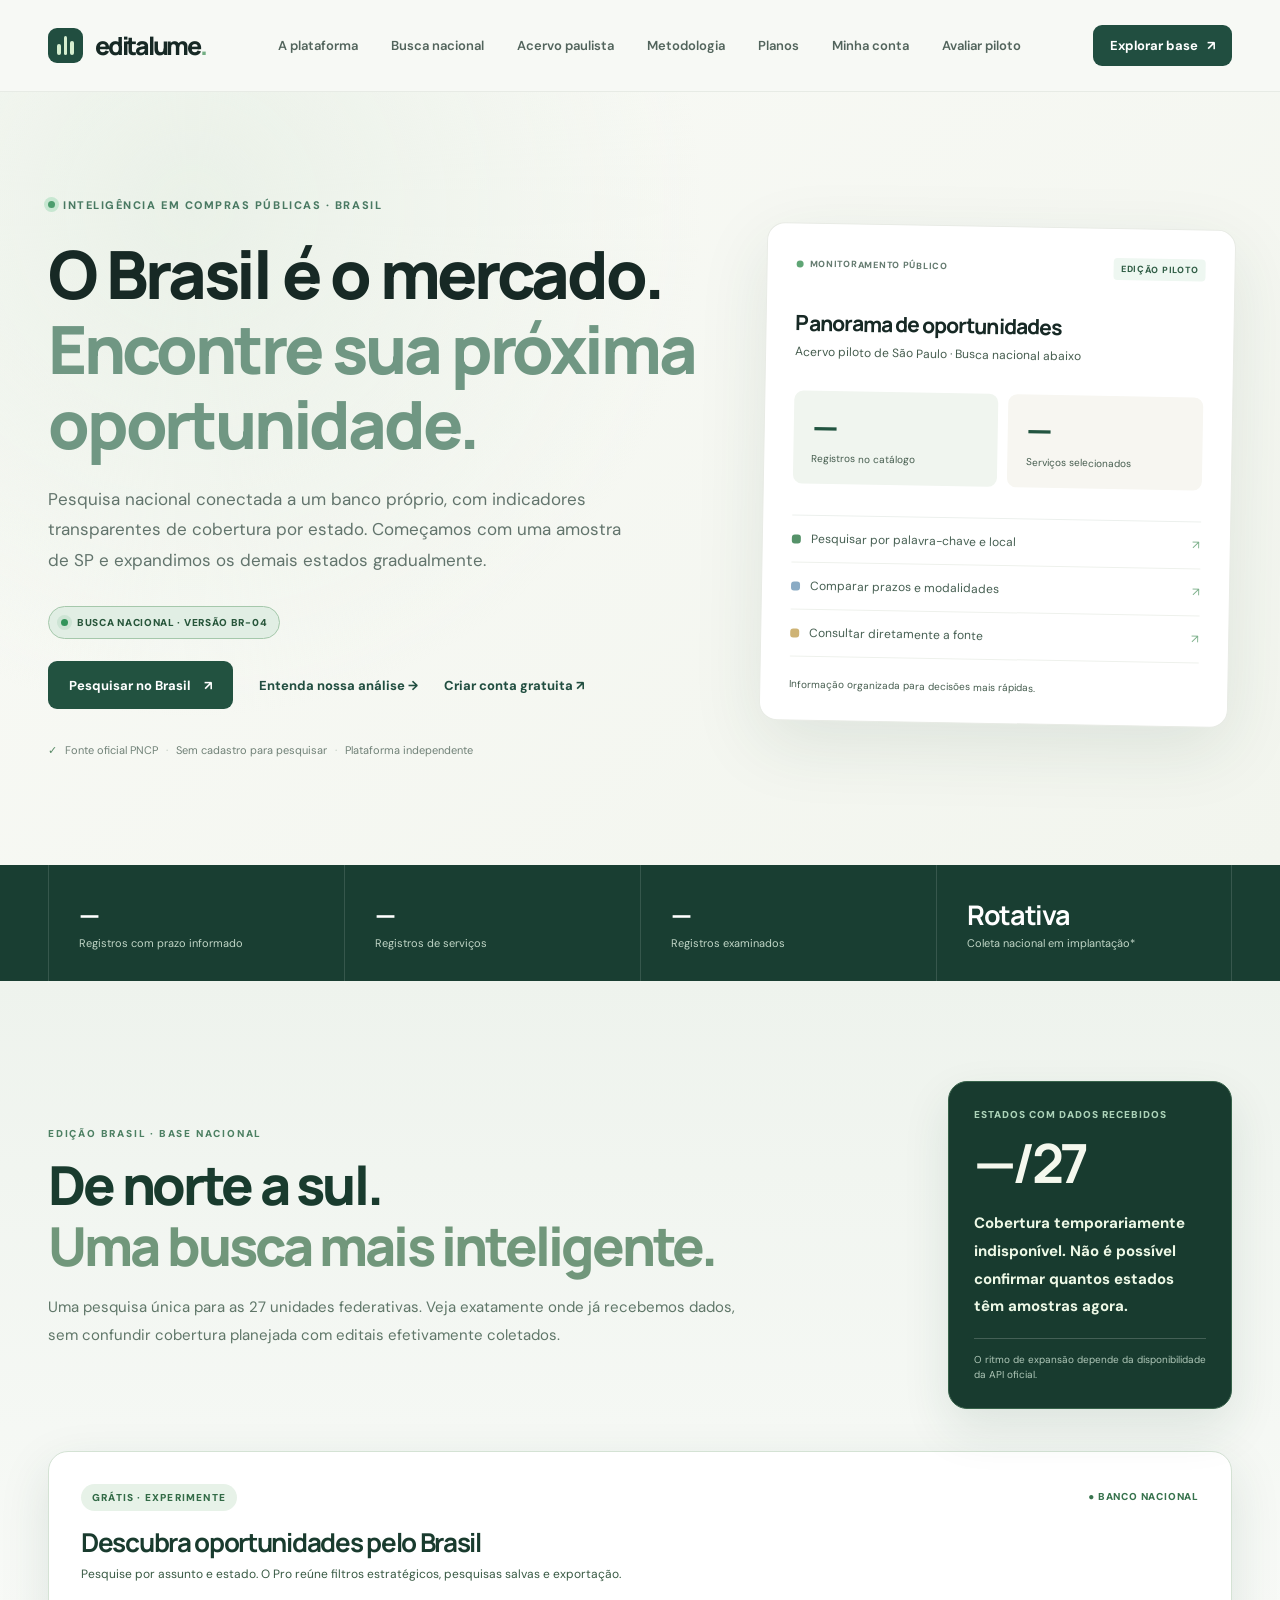
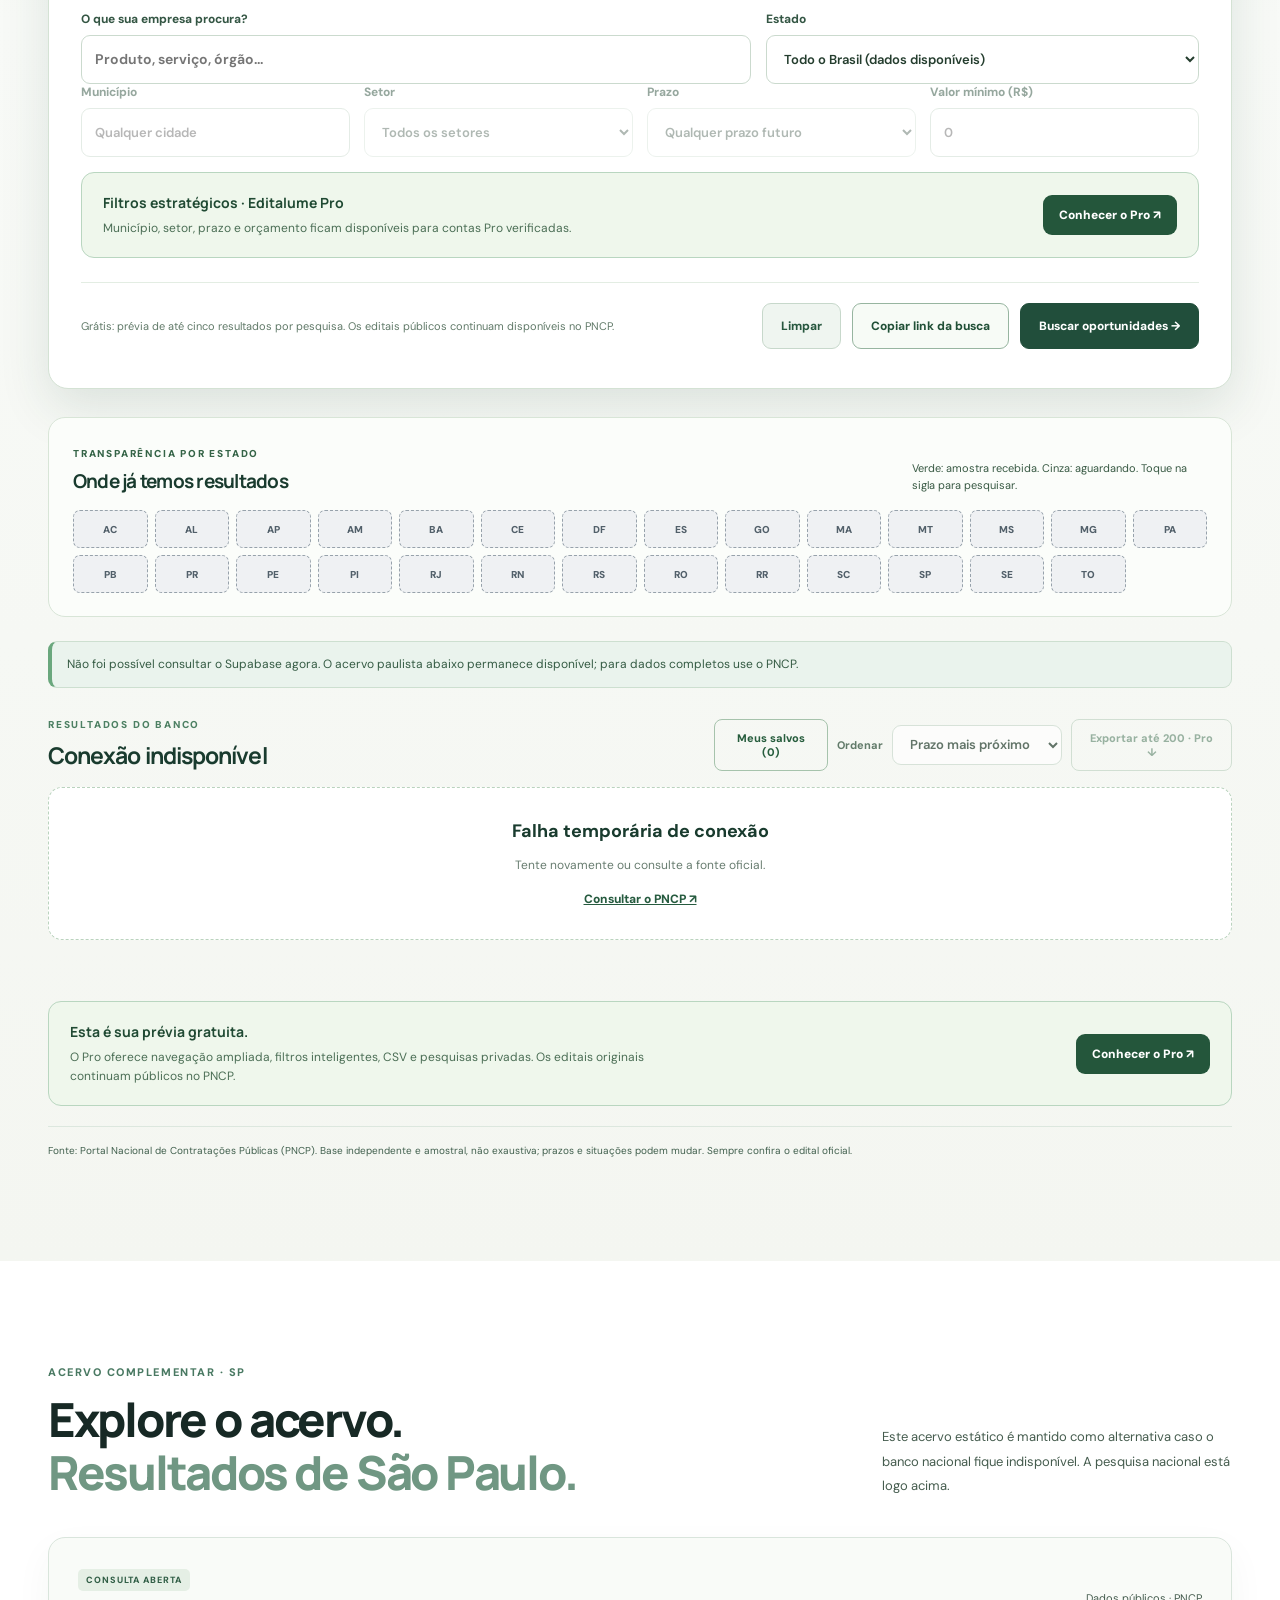
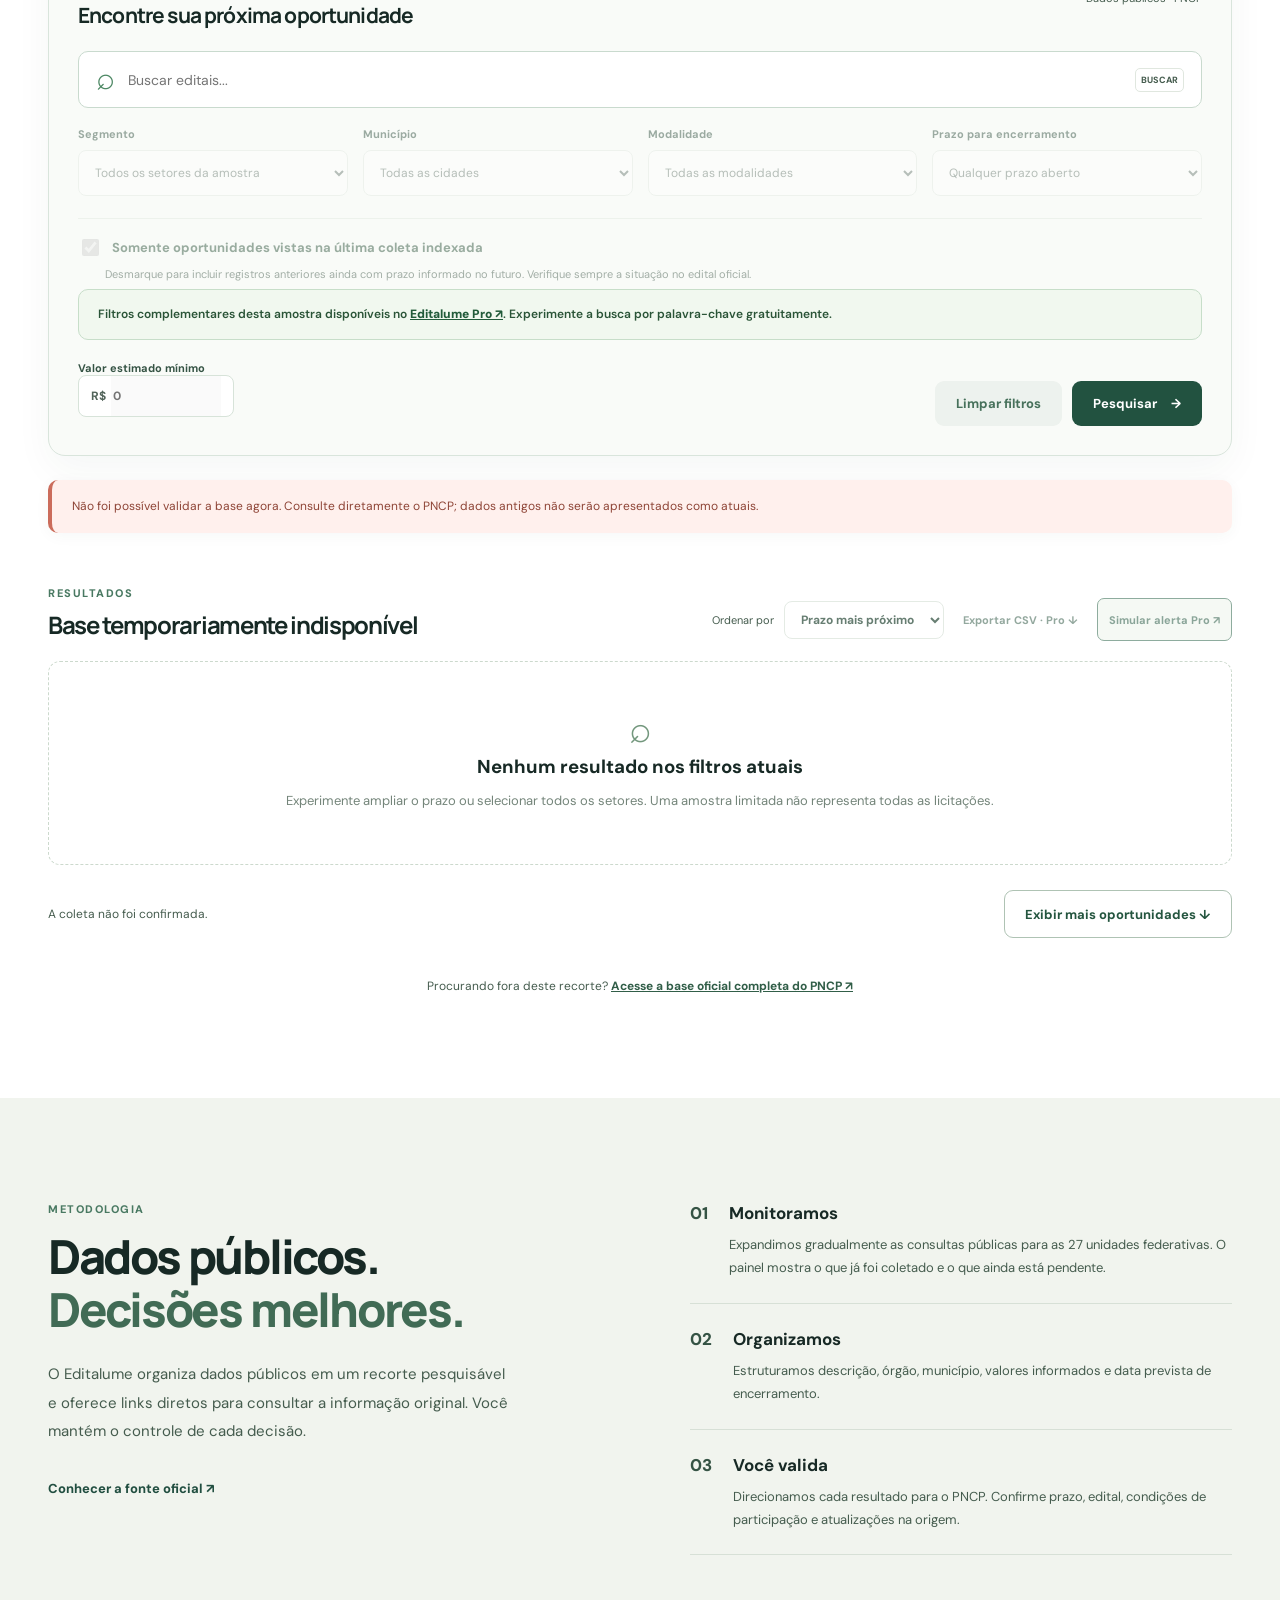
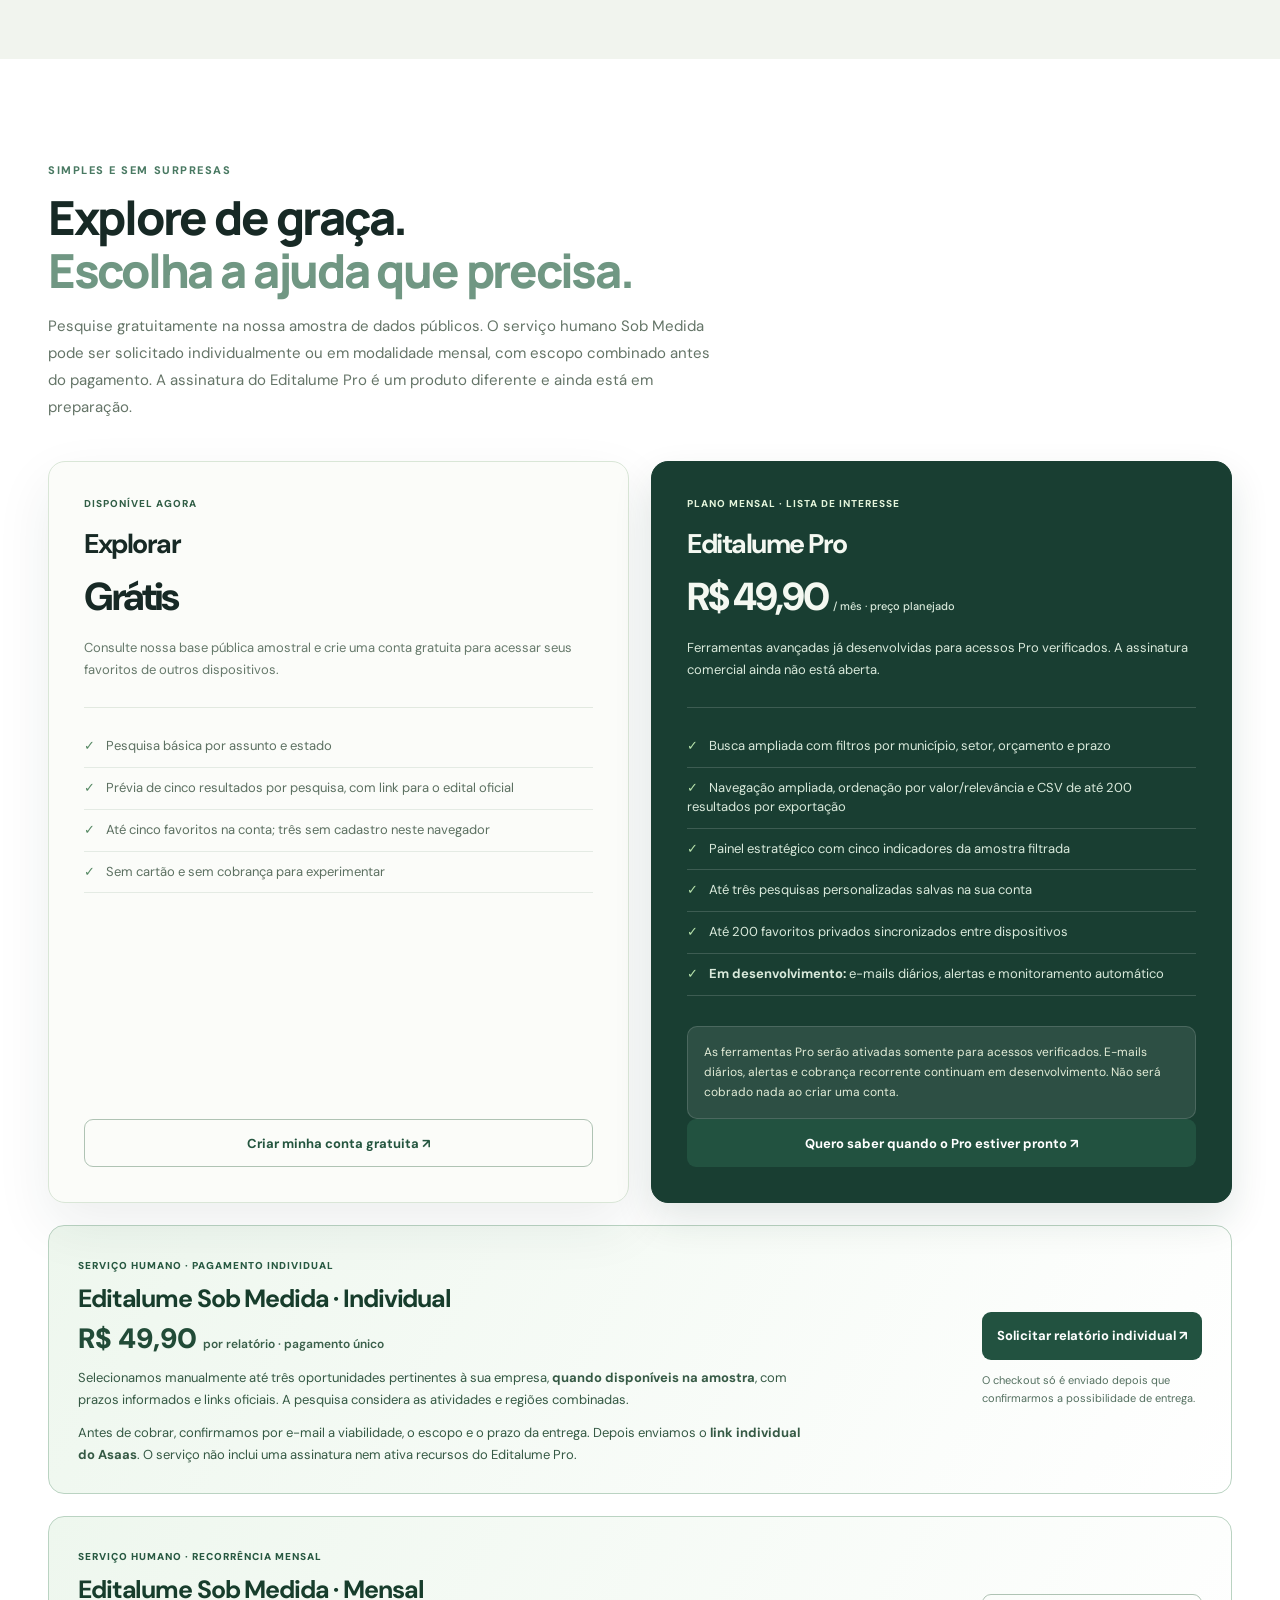
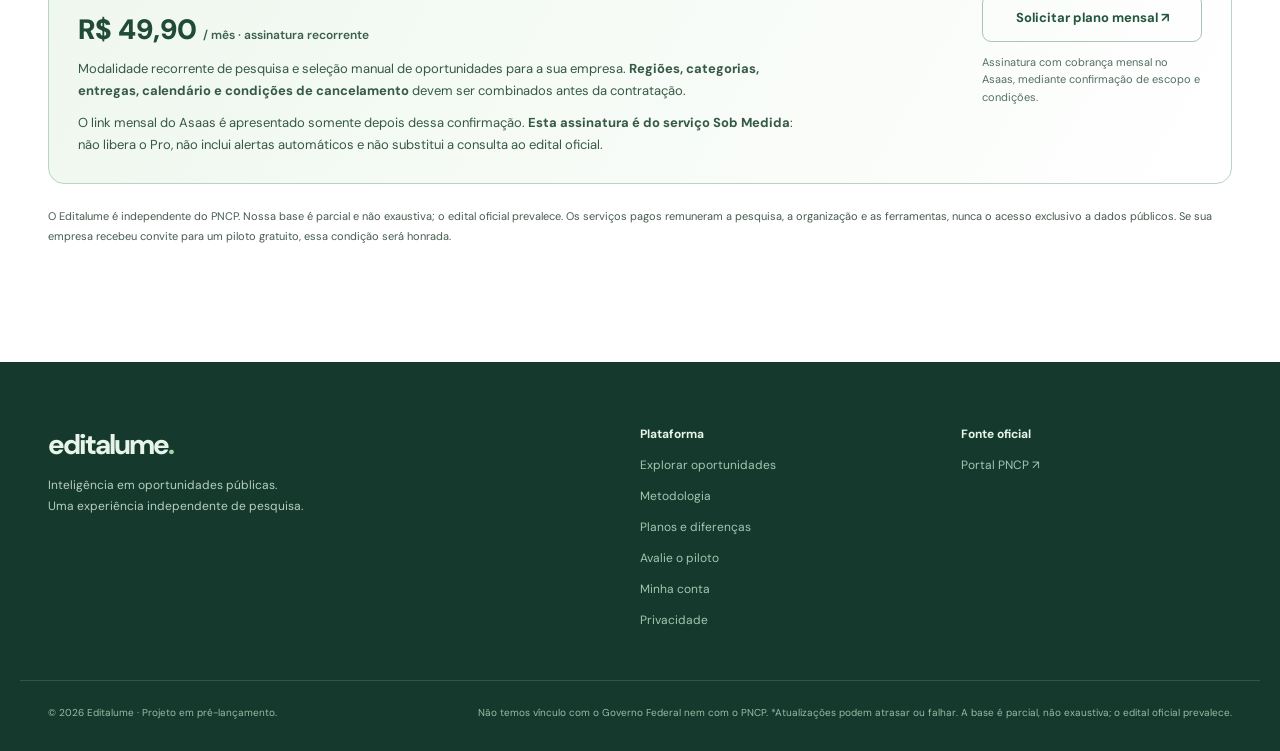
==== commit cae7cfb1: "Prepare distinct manual monthly and single-report Asaas purchase flows" ====
--- a/site/index.html
+++ b/site/index.html
@@ -153,7 +153,7 @@
   <div class="method-steps"><div><span>01</span><section><h3>Monitoramos</h3><p>Expandimos gradualmente as consultas públicas para as 27 unidades federativas. O painel mostra o que já foi coletado e o que ainda está pendente.</p></section></div><div><span>02</span><section><h3>Organizamos</h3><p>Estruturamos descrição, órgão, município, valores informados e data prevista de encerramento.</p></section></div><div><span>03</span><section><h3>Você valida</h3><p>Direcionamos cada resultado para o PNCP. Confirme prazo, edital, condições de participação e atualizações na origem.</p></section></div></div>
 </div></section>
 <section class="plans section" id="planos"><div class="container">
- <div class="plans-intro"><div class="kicker">SIMPLES E SEM SURPRESAS</div><h2>Explore de graça.<br><span>Escolha a ajuda que precisa.</span></h2><p>Pesquise gratuitamente na nossa amostra de dados públicos. Para receber uma seleção manual por atividade e região, solicite um relatório avulso. O Editalume Pro, com ferramentas avançadas, já tem estrutura técnica, mas a assinatura mensal ainda está em preparação.</p></div>
+ <div class="plans-intro"><div class="kicker">SIMPLES E SEM SURPRESAS</div><h2>Explore de graça.<br><span>Escolha a ajuda que precisa.</span></h2><p>Pesquise gratuitamente na nossa amostra de dados públicos. O serviço humano Sob Medida pode ser solicitado individualmente ou em modalidade mensal, com escopo combinado antes do pagamento. A assinatura do Editalume Pro é um produto diferente e ainda está em preparação.</p></div>
  <div class="plans-grid">
   <article class="plan-card plan-free" aria-label="Conta gratuita já disponível">
     <span class="plan-label">DISPONÍVEL AGORA</span>
@@ -173,15 +173,28 @@
  </div>
  <section class="plan-report" id="sob-medida" aria-labelledby="sob-medida-title">
   <div class="plan-report-text">
-    <span class="plan-report-eyebrow">SERVIÇO AVULSO · PEDIDO POR E-MAIL</span>
-    <h3 id="sob-medida-title">Editalume Sob Medida</h3>
+    <span class="plan-report-eyebrow">SERVIÇO HUMANO · PAGAMENTO INDIVIDUAL</span>
+    <h3 id="sob-medida-title">Editalume Sob Medida · Individual</h3>
     <div class="plan-report-price">R$ 49,90 <small>por relatório · pagamento único</small></div>
-    <p>Informamos até três oportunidades pertinentes à sua empresa, <strong>quando disponíveis na amostra</strong>, com prazos informados e links para os editais oficiais. A pesquisa é feita manualmente para as categorias e regiões combinadas.</p>
-    <p>Você informa a empresa, atividade e municípios/UF de interesse. Primeiro conferimos se existem oportunidades compatíveis e combinamos escopo e prazo. <strong>Só depois enviamos o pagamento avulso</strong>; o relatório é entregue após confirmação do pagamento. Não se trata da assinatura Pro nem de monitoramento automático.</p>
+    <p>Selecionamos manualmente até três oportunidades pertinentes à sua empresa, <strong>quando disponíveis na amostra</strong>, com prazos informados e links oficiais. A pesquisa considera as atividades e regiões combinadas.</p>
+    <p>Antes de cobrar, confirmamos por e-mail a viabilidade, o escopo e o prazo da entrega. Depois enviamos o <strong>link individual do Asaas</strong>. O serviço não inclui uma assinatura nem ativa recursos do Editalume Pro.</p>
   </div>
   <div class="plan-report-action">
-    <a class="button button-primary" href="mailto:cipristudios@gmail.com?subject=Pedido%20Editalume%20Sob%20Medida%20-%20R%24%2049%2C90&amp;body=Empresa%3A%20%0AAtividade%2Fcategoria%3A%20%0AMunic%C3%ADpios%2FUF%3A%20%0AObserva%C3%A7%C3%B5es%3A%20">Solicitar relatório avulso ↗</a>
-    <span>Sem cobrança automática. A disponibilidade depende da amostra e da conferência dos editais oficiais.</span>
+    <a class="button button-primary" href="mailto:cipristudios@gmail.com?subject=Pedido%20Editalume%20Sob%20Medida%20Individual%20-%20R%24%2049%2C90&amp;body=Empresa%3A%20%0AAtividade%2Fcategoria%3A%20%0AMunic%C3%ADpios%2FUF%3A%20%0AObserva%C3%A7%C3%B5es%3A%20">Solicitar relatório individual ↗</a>
+    <span>O checkout só é enviado depois que confirmarmos a possibilidade de entrega.</span>
+  </div>
+ </section>
+ <section class="plan-report plan-report-monthly" id="sob-medida-mensal" aria-labelledby="sob-medida-monthly-title">
+  <div class="plan-report-text">
+    <span class="plan-report-eyebrow">SERVIÇO HUMANO · RECORRÊNCIA MENSAL</span>
+    <h3 id="sob-medida-monthly-title">Editalume Sob Medida · Mensal</h3>
+    <div class="plan-report-price">R$ 49,90 <small>/ mês · assinatura recorrente</small></div>
+    <p>Modalidade recorrente de pesquisa e seleção manual de oportunidades para a sua empresa. <strong>Regiões, categorias, entregas, calendário e condições de cancelamento</strong> devem ser combinados antes da contratação.</p>
+    <p>O link mensal do Asaas é apresentado somente depois dessa confirmação. <strong>Esta assinatura é do serviço Sob Medida</strong>: não libera o Pro, não inclui alertas automáticos e não substitui a consulta ao edital oficial.</p>
+  </div>
+  <div class="plan-report-action">
+    <a class="button button-outline" href="mailto:cipristudios@gmail.com?subject=Interesse%20Editalume%20Sob%20Medida%20Mensal%20-%20R%24%2049%2C90&amp;body=Empresa%3A%20%0AAtividade%2Fcategoria%3A%20%0AMunic%C3%ADpios%2FUF%3A%20%0AVolume%20de%20oportunidades%20desejado%3A%20">Solicitar plano mensal ↗</a>
+    <span>Assinatura com cobrança mensal no Asaas, mediante confirmação de escopo e condições.</span>
   </div>
  </section>
  <p class="plans-fineprint">O Editalume é independente do PNCP. Nossa base é parcial e não exaustiva; o edital oficial prevalece. Os serviços pagos remuneram a pesquisa, a organização e as ferramentas, nunca o acesso exclusivo a dados públicos. Se sua empresa recebeu convite para um piloto gratuito, essa condição será honrada.</p>
--- a/site/style.css
+++ b/site/style.css
@@ -135,3 +135,15 @@
 .sp-upgrade-tip{padding:15px 19px;margin:5px 0 20px;border:1px solid #c7dec9;border-radius:10px;background:#f1f8ef;color:#2a5437;font:600 12px/1.6 'DM Sans',sans-serif}
 .sp-upgrade-tip a{font-weight:850;color:#225b3a}
 .sp-upgrade-tip[hidden]{display:none}
+
+/* Commercial launch: distinguish paid one-off report from future Pro subscriptions. */
+.plan-report{margin-top:22px;padding:27px 29px;border-radius:16px;border:1px solid #bad3c2;background:linear-gradient(120deg,#eef7ee,#fff);display:grid;grid-template-columns:minmax(0,1fr) 220px;align-items:center;gap:25px;scroll-margin-top:28px}
+.plan-report-eyebrow{font-size:10px;font-weight:850;letter-spacing:.1em;color:#285942}
+.plan-report h3{font-size:25px;letter-spacing:-.045em;margin:8px 0 5px;color:#173d2c}
+.plan-report-price{font-size:28px;font-weight:850;color:#214b37}
+.plan-report-price small{font-size:12px;font-weight:600;color:#3a5f4a}
+.plan-report p{font-size:13px;line-height:1.7;color:#355944;margin:10px 0 0;max-width:730px}
+.plan-report-action{display:flex;flex-direction:column;gap:12px;align-items:stretch}
+.plan-report-action .button{text-align:center}
+.plan-report-action span{font-size:11px;line-height:1.6;color:#536f5f}
+@media(max-width:760px){.plan-report{grid-template-columns:1fr;padding:22px}.plan-report h3{font-size:23px}}
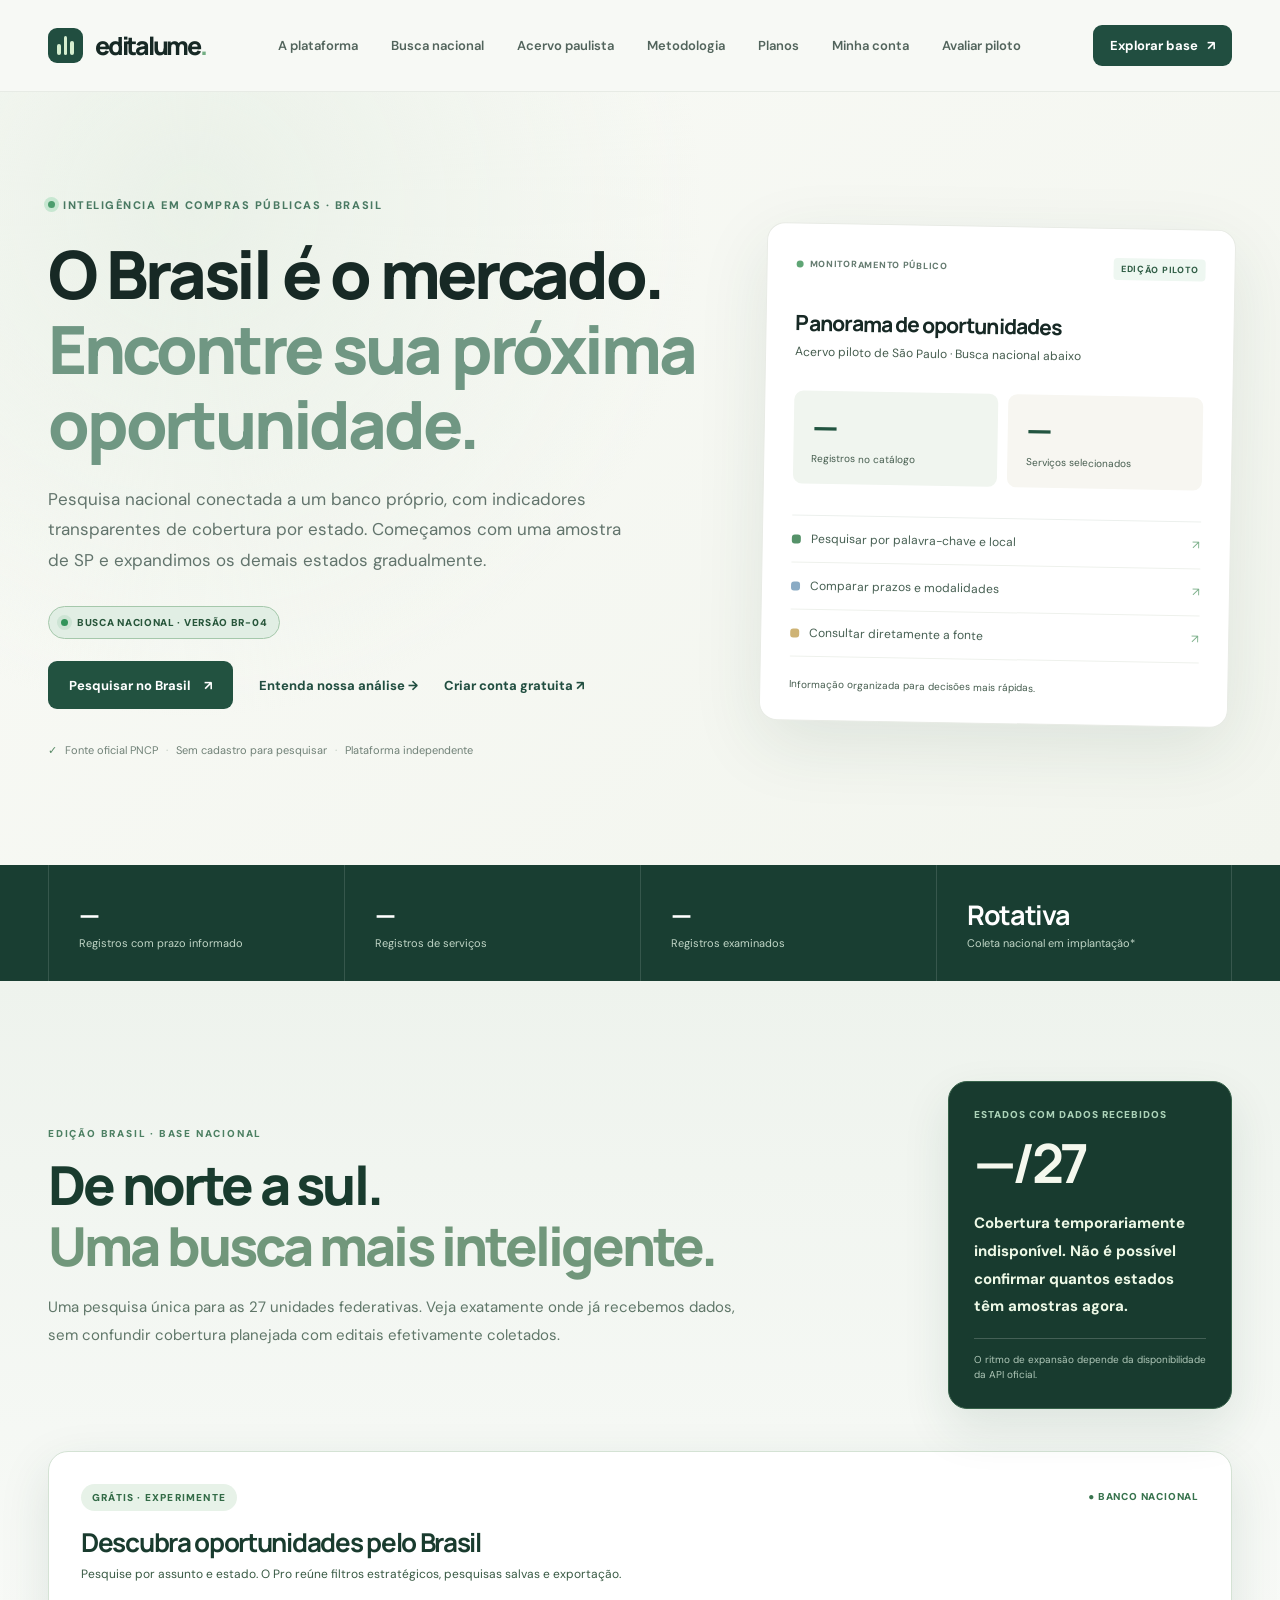
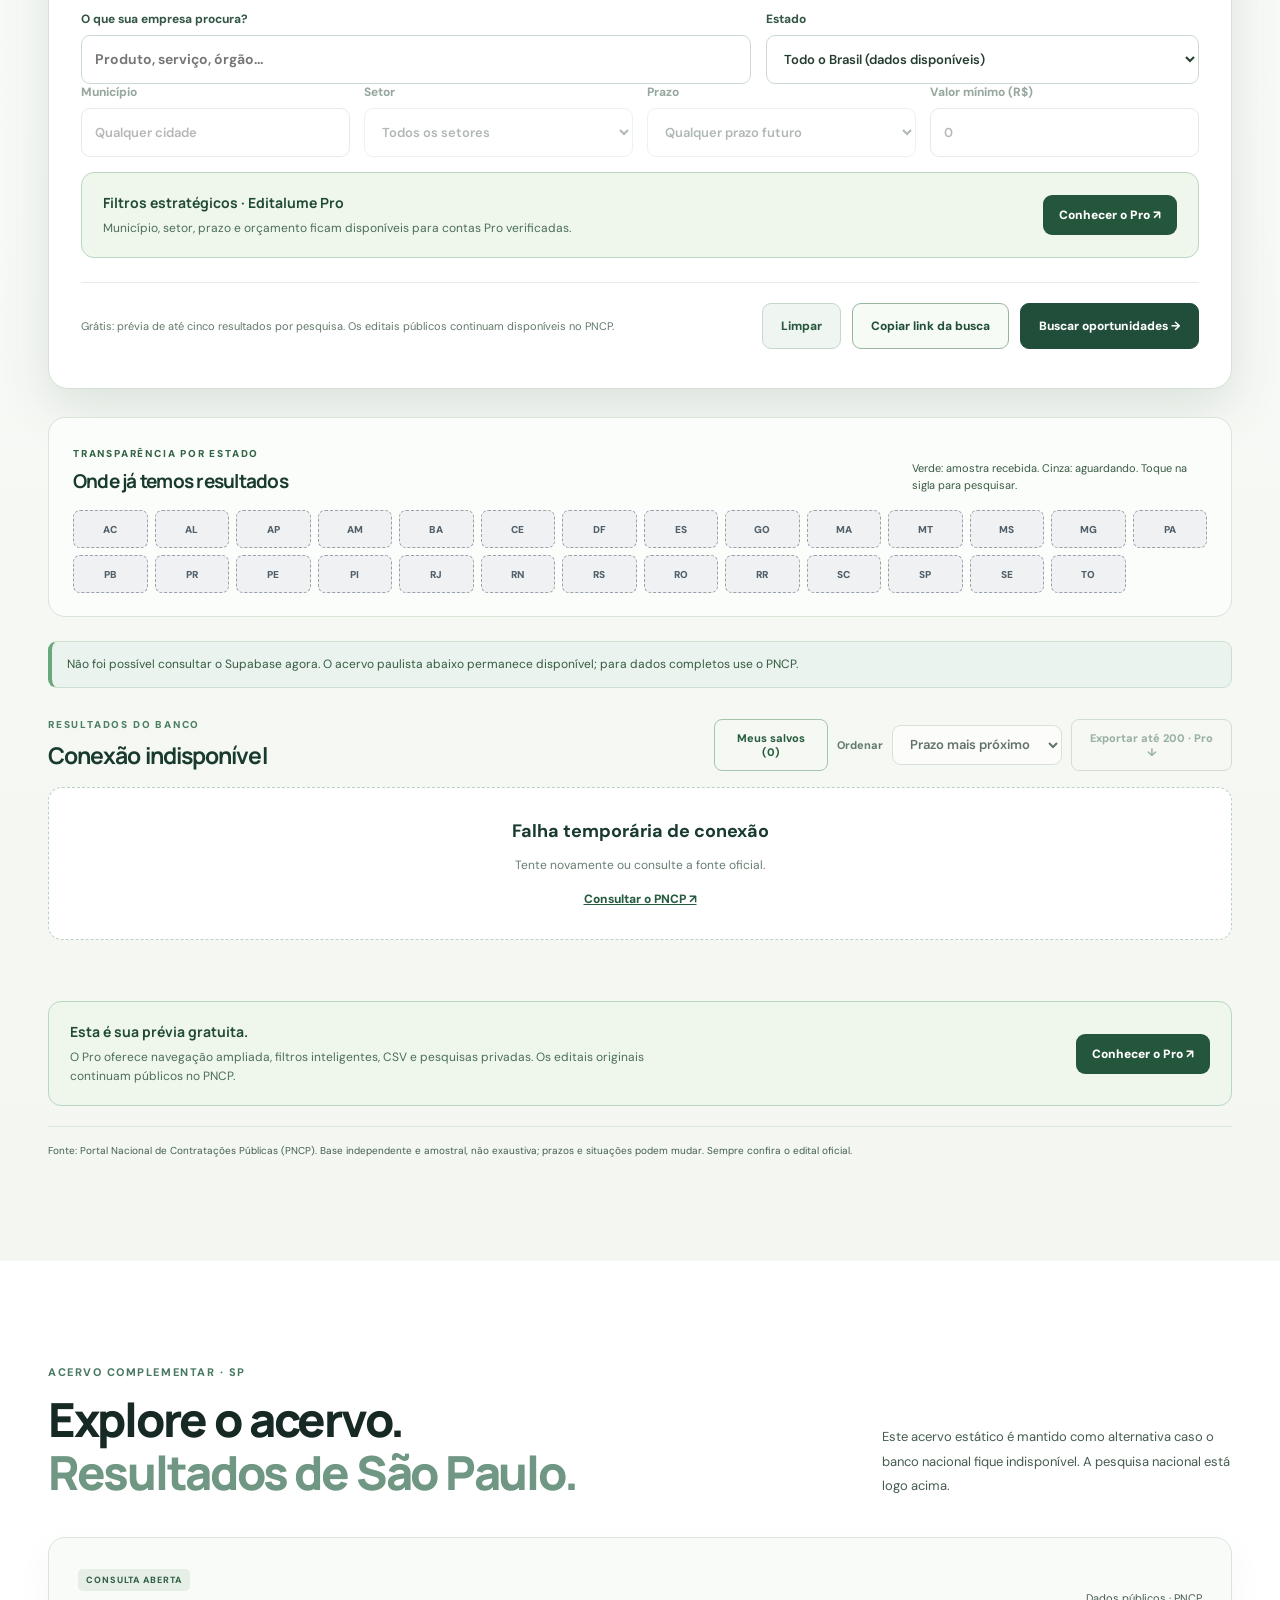
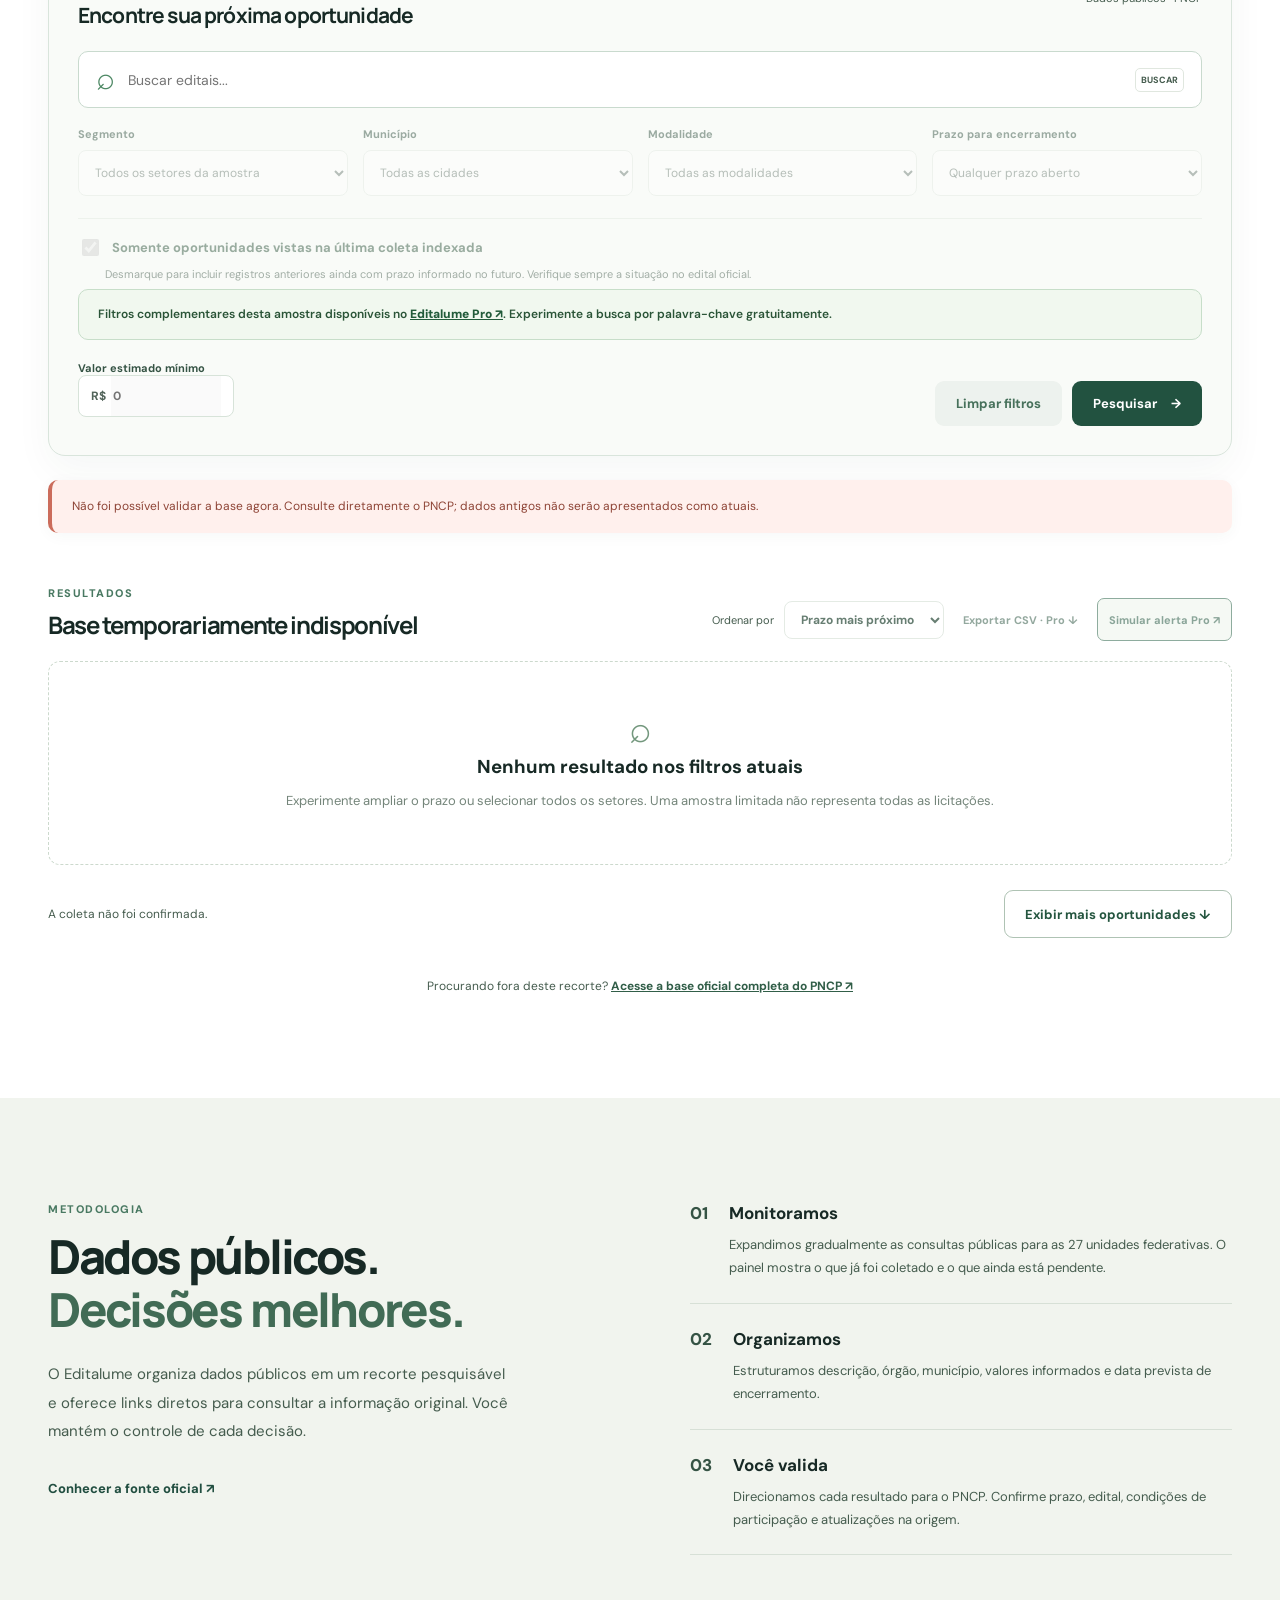
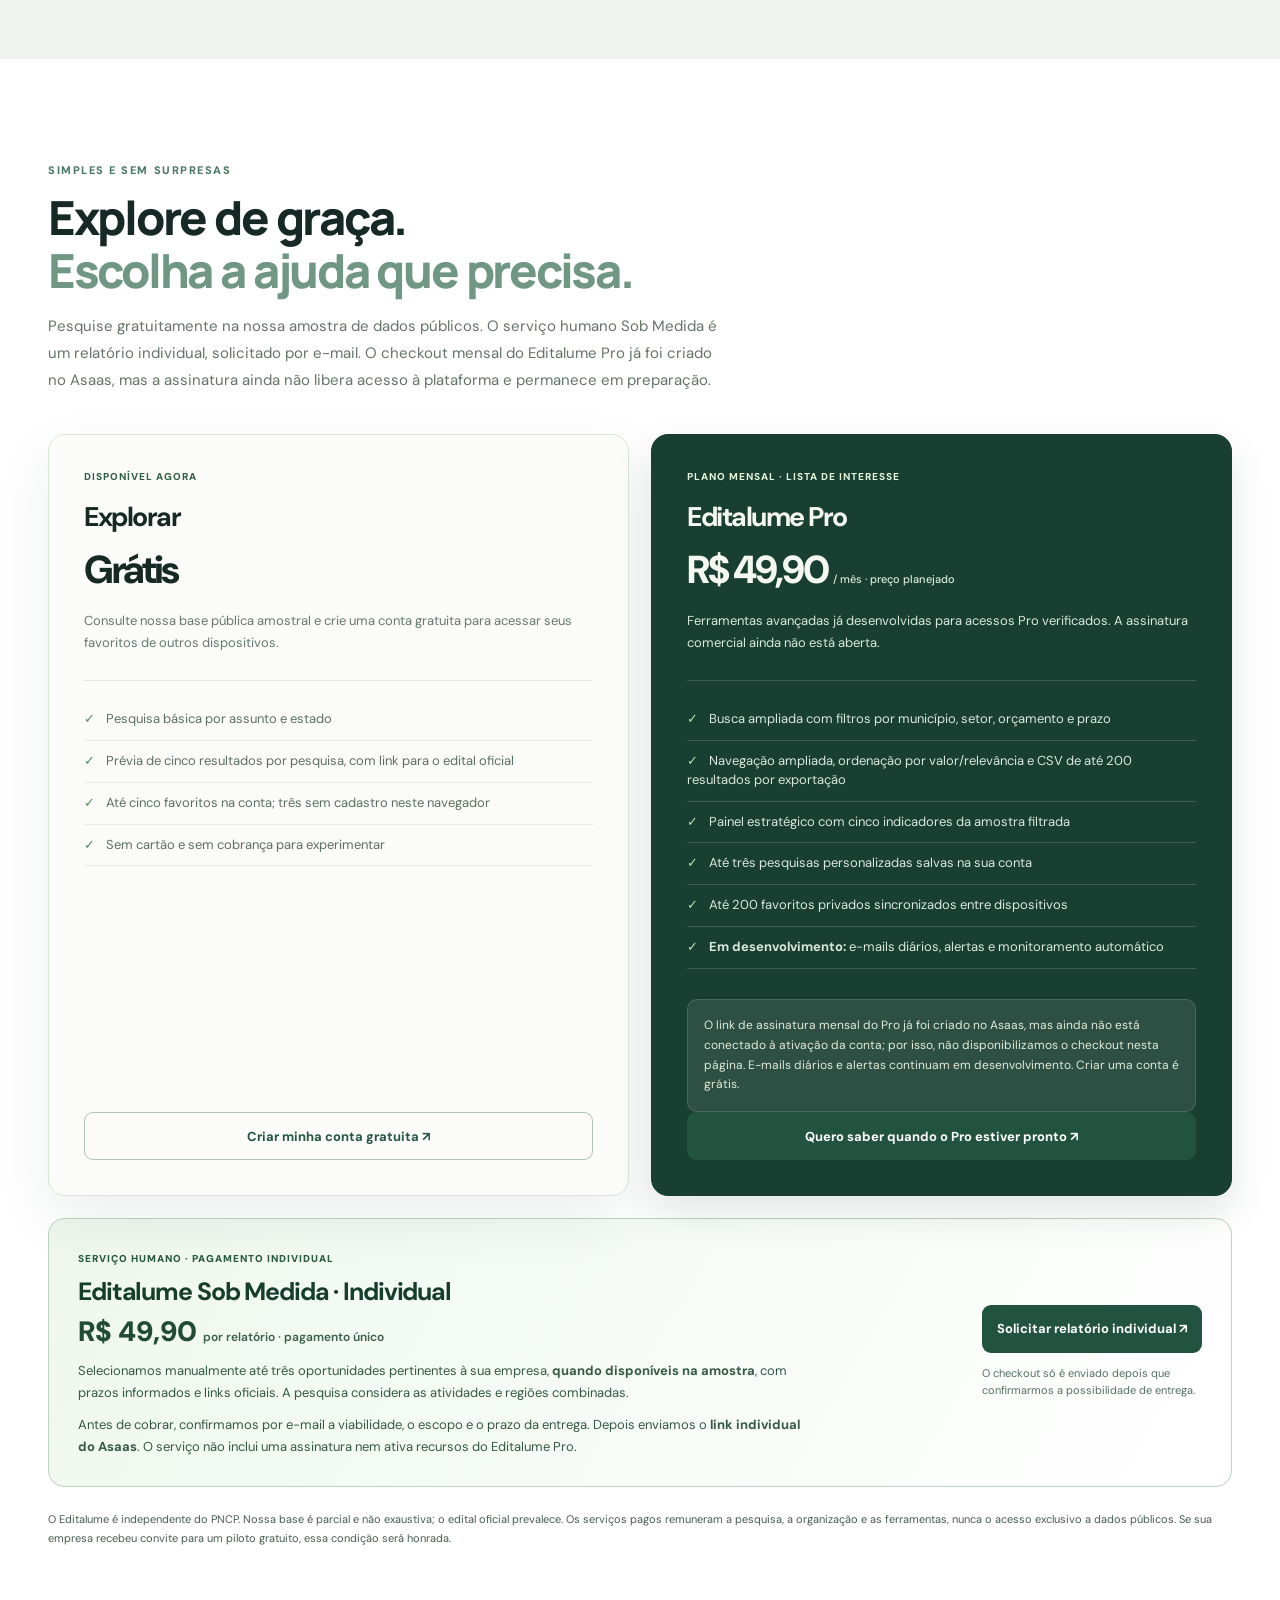
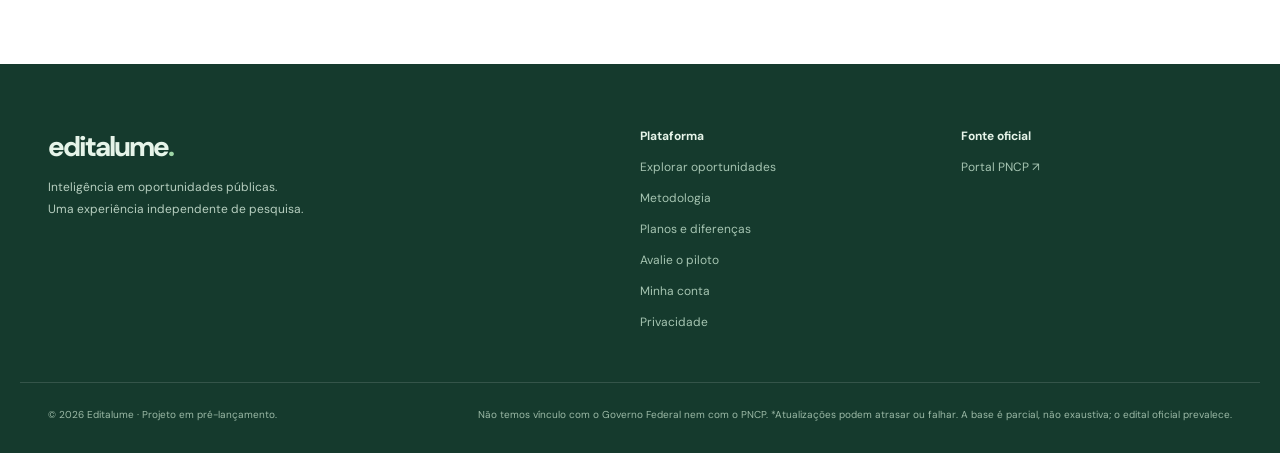
==== commit 244614bd: "Record confirmed Asaas Pro rename and keep commercial checkout gated" ====
--- a/site/index.html
+++ b/site/index.html
@@ -153,7 +153,7 @@
   <div class="method-steps"><div><span>01</span><section><h3>Monitoramos</h3><p>Expandimos gradualmente as consultas públicas para as 27 unidades federativas. O painel mostra o que já foi coletado e o que ainda está pendente.</p></section></div><div><span>02</span><section><h3>Organizamos</h3><p>Estruturamos descrição, órgão, município, valores informados e data prevista de encerramento.</p></section></div><div><span>03</span><section><h3>Você valida</h3><p>Direcionamos cada resultado para o PNCP. Confirme prazo, edital, condições de participação e atualizações na origem.</p></section></div></div>
 </div></section>
 <section class="plans section" id="planos"><div class="container">
- <div class="plans-intro"><div class="kicker">SIMPLES E SEM SURPRESAS</div><h2>Explore de graça.<br><span>Escolha a ajuda que precisa.</span></h2><p>Pesquise gratuitamente na nossa amostra de dados públicos. O serviço humano Sob Medida pode ser solicitado individualmente ou em modalidade mensal, com escopo combinado antes do pagamento. A assinatura do Editalume Pro é um produto diferente e ainda está em preparação.</p></div>
+ <div class="plans-intro"><div class="kicker">SIMPLES E SEM SURPRESAS</div><h2>Explore de graça.<br><span>Escolha a ajuda que precisa.</span></h2><p>Pesquise gratuitamente na nossa amostra de dados públicos. O serviço humano Sob Medida é um relatório individual, solicitado por e-mail. O checkout mensal do Editalume Pro já foi criado no Asaas, mas a assinatura ainda não libera acesso à plataforma e permanece em preparação.</p></div>
  <div class="plans-grid">
   <article class="plan-card plan-free" aria-label="Conta gratuita já disponível">
     <span class="plan-label">DISPONÍVEL AGORA</span>
@@ -167,7 +167,7 @@
     <h3>Editalume Pro</h3><div class="plan-price">R$ 49,90 <small>/ mês · preço planejado</small></div>
     <p class="plan-description">Ferramentas avançadas já desenvolvidas para acessos Pro verificados. A assinatura comercial ainda não está aberta.</p>
     <ul><li>Busca ampliada com filtros por município, setor, orçamento e prazo</li><li>Navegação ampliada, ordenação por valor/relevância e CSV de até 200 resultados por exportação</li><li>Painel estratégico com cinco indicadores da amostra filtrada</li><li>Até três pesquisas personalizadas salvas na sua conta</li><li>Até 200 favoritos privados sincronizados entre dispositivos</li><li><strong>Em desenvolvimento:</strong> e-mails diários, alertas e monitoramento automático</li></ul>
-    <div class="plan-pending" role="note">As ferramentas Pro serão ativadas somente para acessos verificados. E-mails diários, alertas e cobrança recorrente continuam em desenvolvimento. Não será cobrado nada ao criar uma conta.</div>
+    <div class="plan-pending" role="note">O link de assinatura mensal do Pro já foi criado no Asaas, mas ainda não está conectado à ativação da conta; por isso, não disponibilizamos o checkout nesta página. E-mails diários e alertas continuam em desenvolvimento. Criar uma conta é grátis.</div>
     <a class="button button-primary plan-action" href="mailto:cipristudios@gmail.com?subject=Lista%20de%20interesse%20Editalume%20Pro%20R%24%2049%2C90">Quero saber quando o Pro estiver pronto ↗</a>
   </article>
  </div>
@@ -184,19 +184,6 @@
     <span>O checkout só é enviado depois que confirmarmos a possibilidade de entrega.</span>
   </div>
  </section>
- <section class="plan-report plan-report-monthly" id="sob-medida-mensal" aria-labelledby="sob-medida-monthly-title">
-  <div class="plan-report-text">
-    <span class="plan-report-eyebrow">SERVIÇO HUMANO · RECORRÊNCIA MENSAL</span>
-    <h3 id="sob-medida-monthly-title">Editalume Sob Medida · Mensal</h3>
-    <div class="plan-report-price">R$ 49,90 <small>/ mês · assinatura recorrente</small></div>
-    <p>Modalidade recorrente de pesquisa e seleção manual de oportunidades para a sua empresa. <strong>Regiões, categorias, entregas, calendário e condições de cancelamento</strong> devem ser combinados antes da contratação.</p>
-    <p>O link mensal do Asaas é apresentado somente depois dessa confirmação. <strong>Esta assinatura é do serviço Sob Medida</strong>: não libera o Pro, não inclui alertas automáticos e não substitui a consulta ao edital oficial.</p>
-  </div>
-  <div class="plan-report-action">
-    <a class="button button-outline" href="mailto:cipristudios@gmail.com?subject=Interesse%20Editalume%20Sob%20Medida%20Mensal%20-%20R%24%2049%2C90&amp;body=Empresa%3A%20%0AAtividade%2Fcategoria%3A%20%0AMunic%C3%ADpios%2FUF%3A%20%0AVolume%20de%20oportunidades%20desejado%3A%20">Solicitar plano mensal ↗</a>
-    <span>Assinatura com cobrança mensal no Asaas, mediante confirmação de escopo e condições.</span>
-  </div>
- </section>
  <p class="plans-fineprint">O Editalume é independente do PNCP. Nossa base é parcial e não exaustiva; o edital oficial prevalece. Os serviços pagos remuneram a pesquisa, a organização e as ferramentas, nunca o acesso exclusivo a dados públicos. Se sua empresa recebeu convite para um piloto gratuito, essa condição será honrada.</p>
 </div></section>
 </main>
--- a/site/style.css
+++ b/site/style.css
@@ -147,3 +147,8 @@
 .plan-report-action .button{text-align:center}
 .plan-report-action span{font-size:11px;line-height:1.6;color:#536f5f}
 @media(max-width:760px){.plan-report{grid-template-columns:1fr;padding:22px}.plan-report h3{font-size:23px}}
+
+/* Sob Medida mensal: proposta separada do Pro e da compra individual. */
+.plan-report-monthly{margin-top:14px;background:linear-gradient(120deg,#f1f5ff,#f7fcf7);border-color:#c5d4c9}
+.plan-report-monthly .plan-report-eyebrow{color:#34576a}
+.plan-report-monthly .plan-report-action .button-outline{background:#fff;border:1px solid #345d49;color:#214b37}
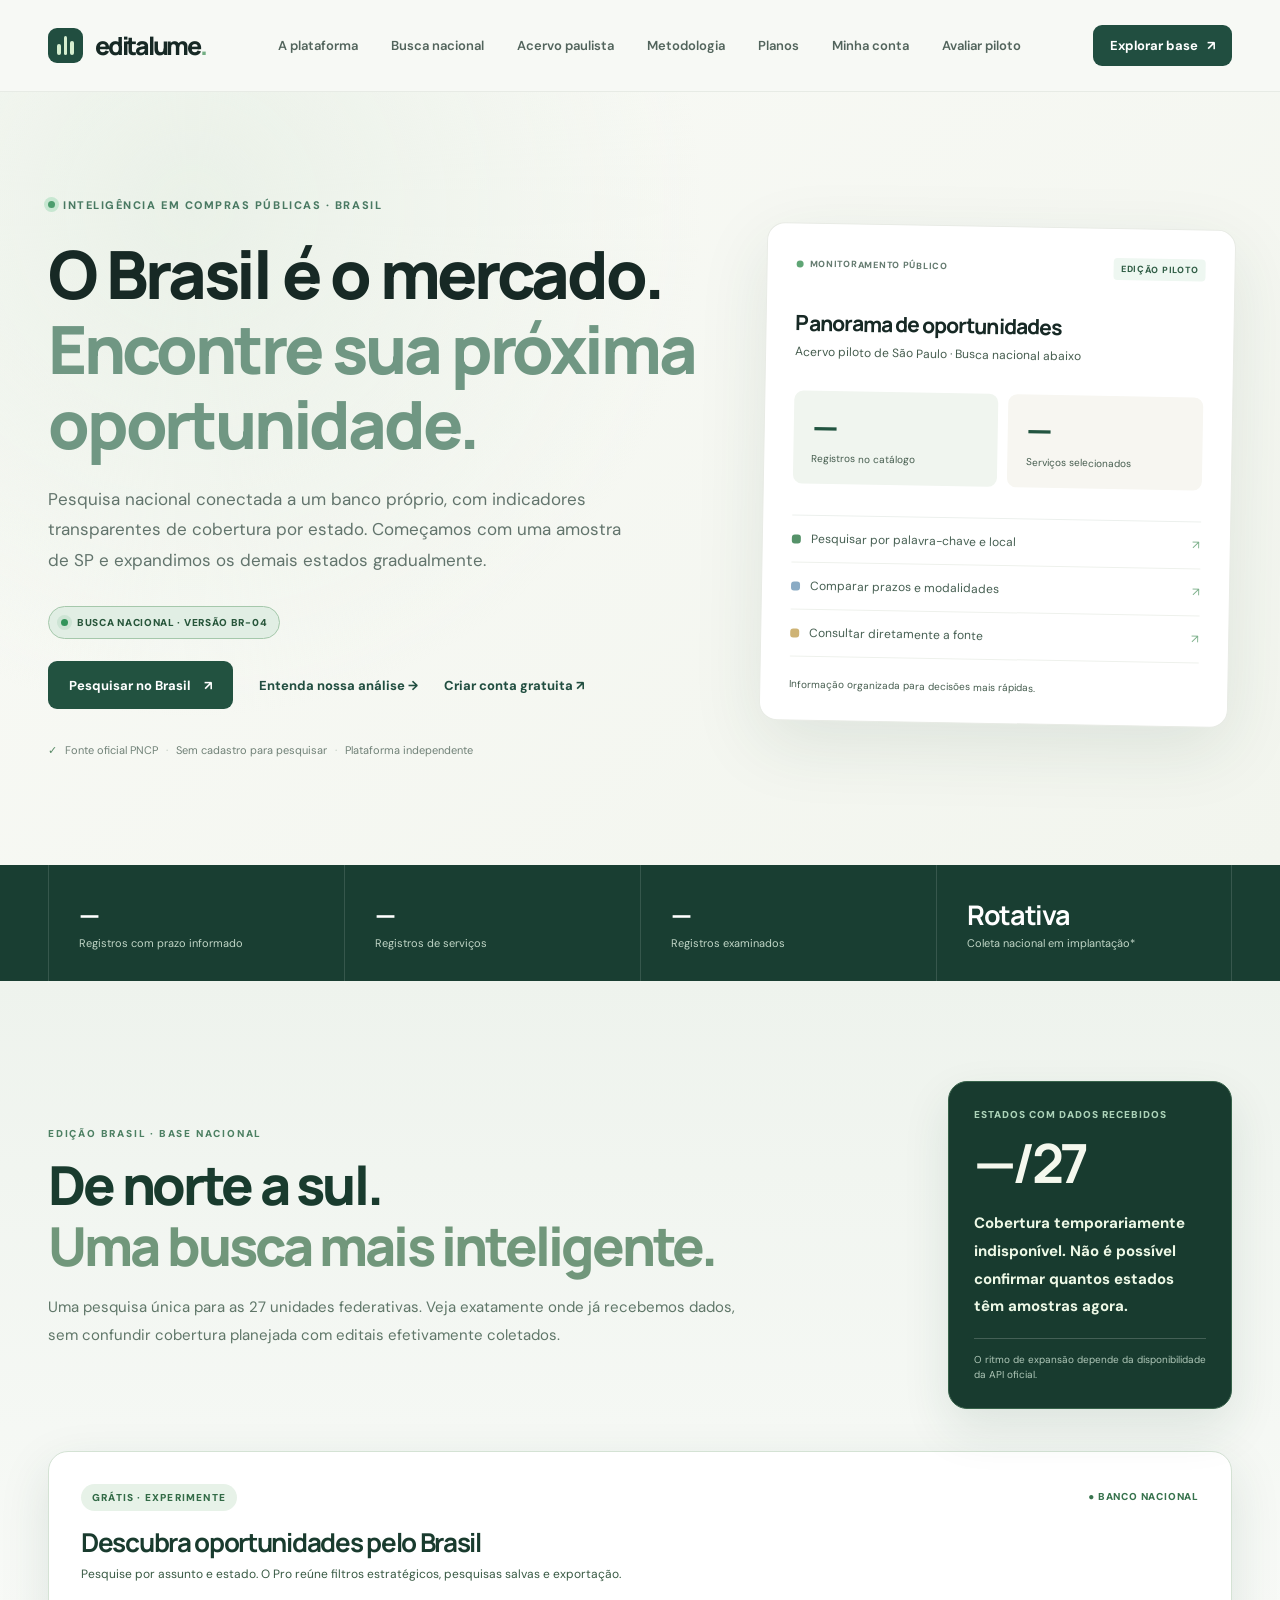
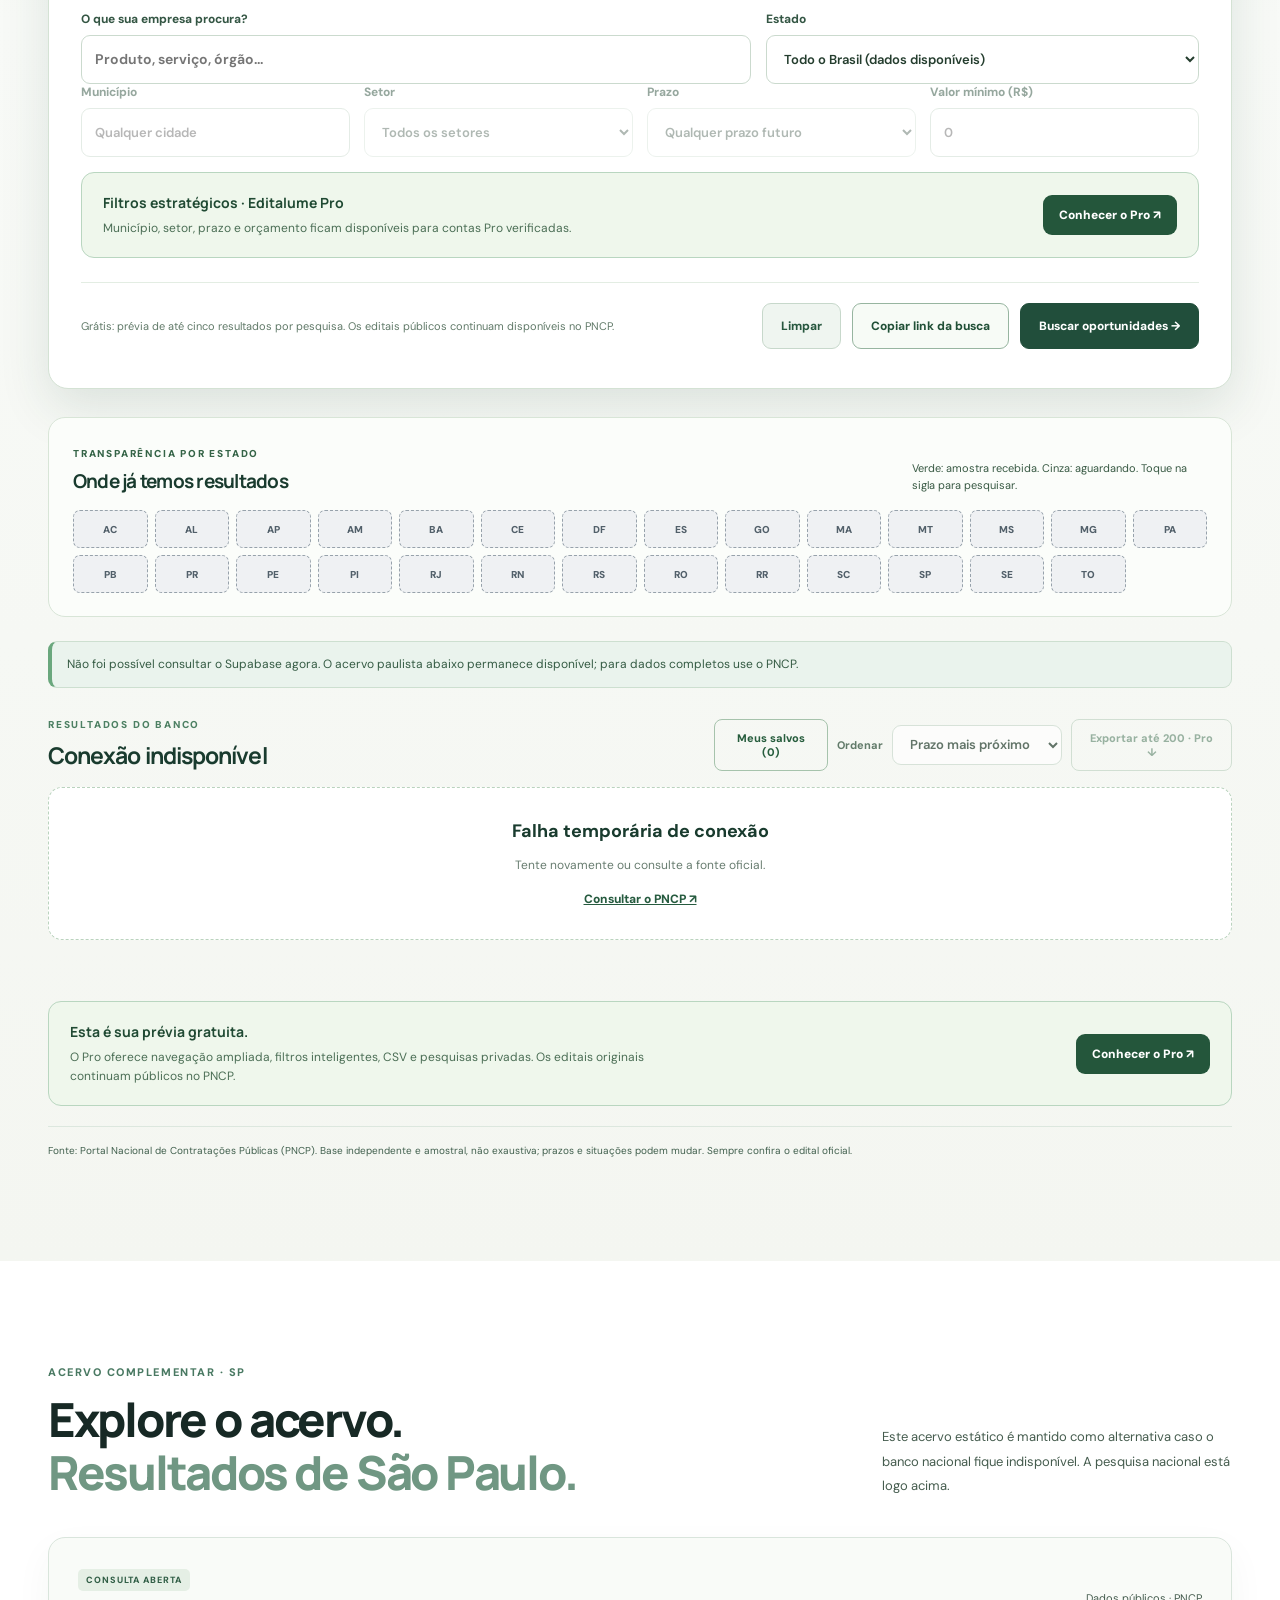
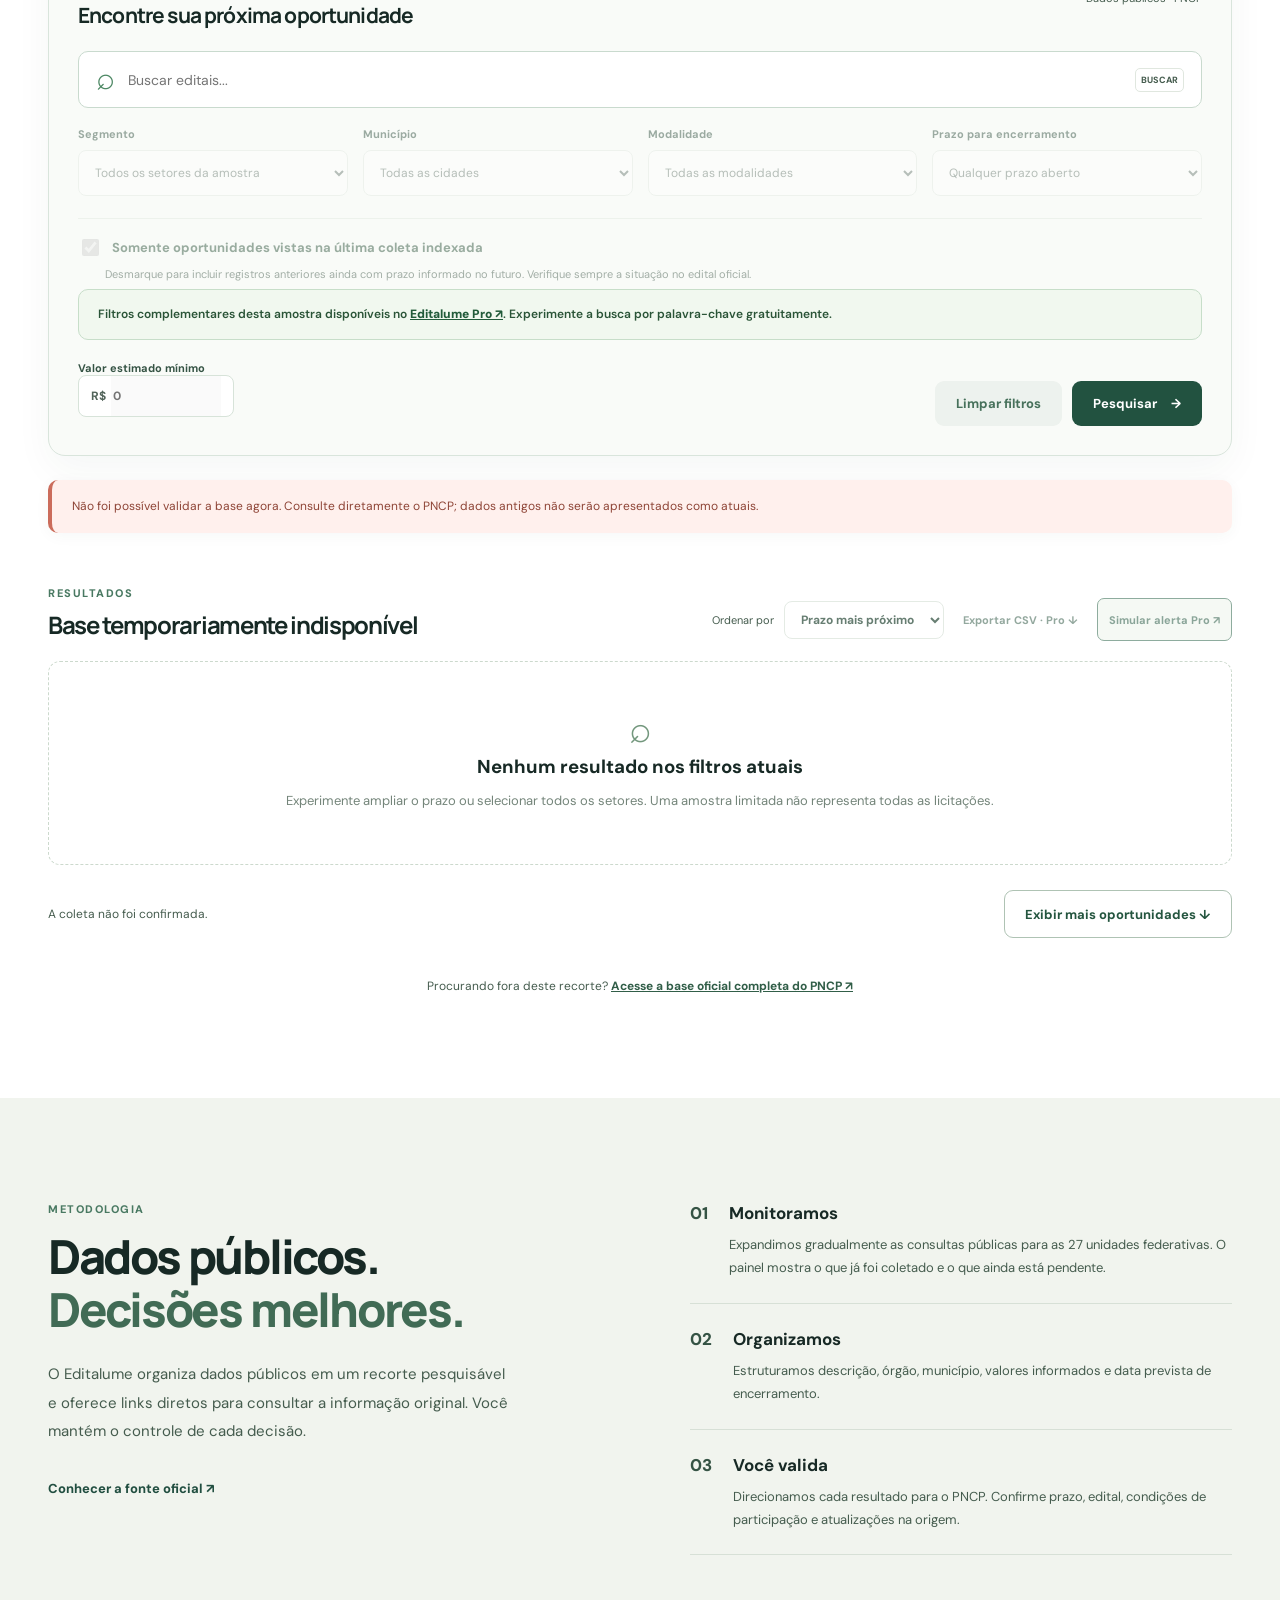
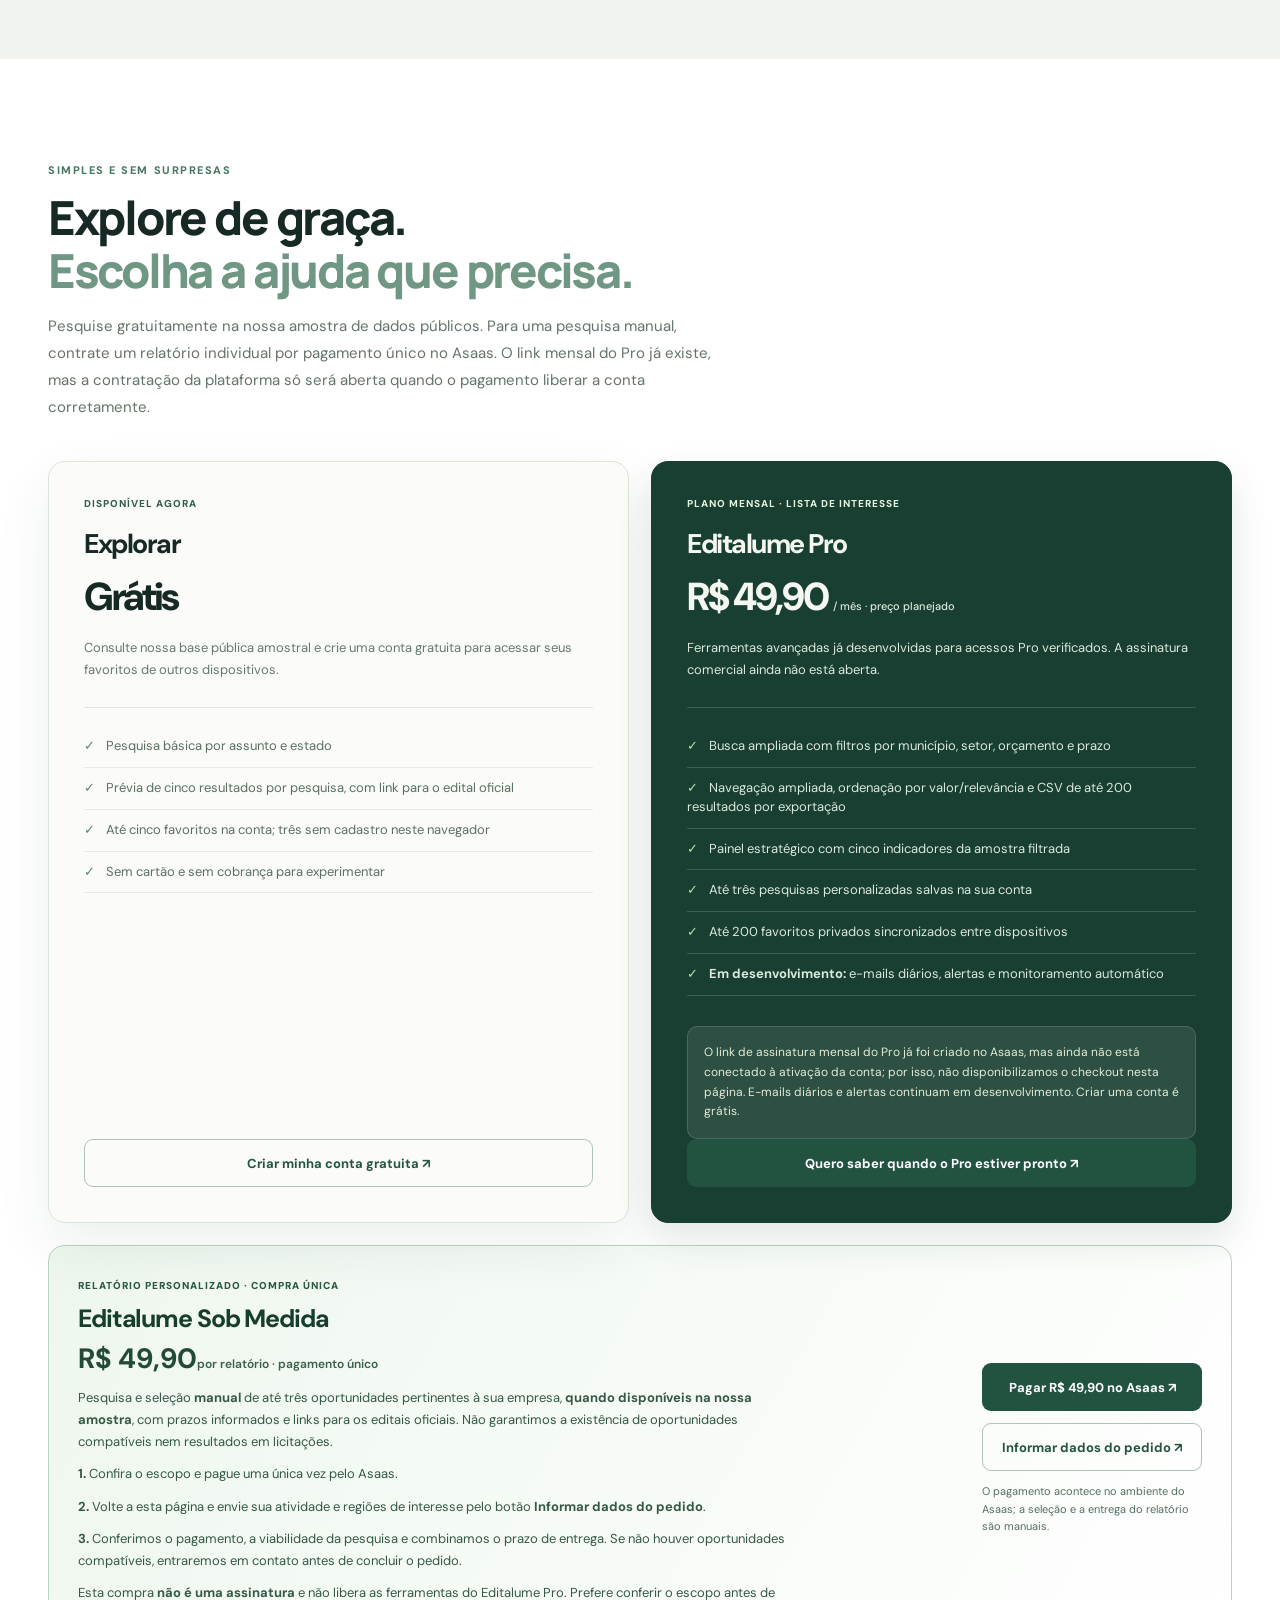
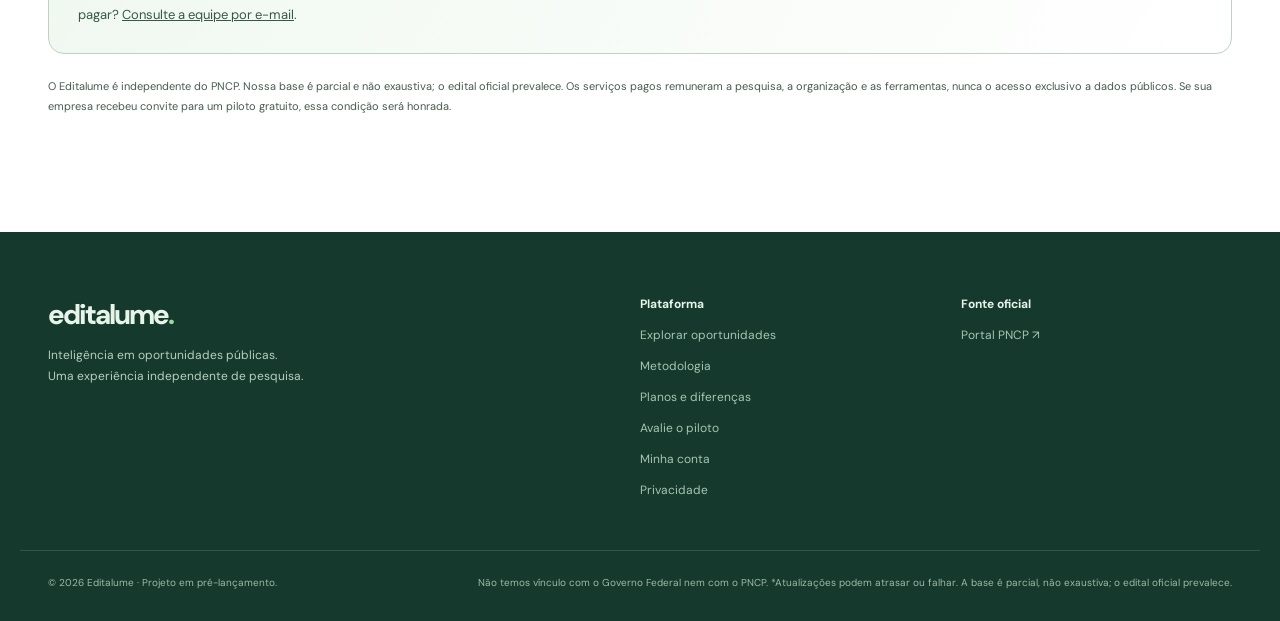
==== commit 7c727eed: "Link one-off report CTA to verified Asaas checkout with clear post-payment intake" ====
--- a/site/index.html
+++ b/site/index.html
@@ -15,7 +15,7 @@
 <meta property="og:title" content="Editalume | Inteligência em oportunidades públicas">
 <meta property="og:description" content="Da informação à oportunidade. Um ambiente para descobrir licitações relevantes com clareza.">
 <title>Editalume | Inteligência em oportunidades públicas</title>
-<link rel="stylesheet" href="./style.css?v=free-sp-20261001-1">
+<link rel="stylesheet" href="./style.css?v=oneoff-checkout-20261002-1">
 <link rel="stylesheet" href="./national.css?v=freemium-20261001-2">
 <script src="./plan-policy.js?v=2" defer></script>
 <script src="./app.js?v=free-sp-20261001-1" defer></script>
@@ -153,7 +153,7 @@
   <div class="method-steps"><div><span>01</span><section><h3>Monitoramos</h3><p>Expandimos gradualmente as consultas públicas para as 27 unidades federativas. O painel mostra o que já foi coletado e o que ainda está pendente.</p></section></div><div><span>02</span><section><h3>Organizamos</h3><p>Estruturamos descrição, órgão, município, valores informados e data prevista de encerramento.</p></section></div><div><span>03</span><section><h3>Você valida</h3><p>Direcionamos cada resultado para o PNCP. Confirme prazo, edital, condições de participação e atualizações na origem.</p></section></div></div>
 </div></section>
 <section class="plans section" id="planos"><div class="container">
- <div class="plans-intro"><div class="kicker">SIMPLES E SEM SURPRESAS</div><h2>Explore de graça.<br><span>Escolha a ajuda que precisa.</span></h2><p>Pesquise gratuitamente na nossa amostra de dados públicos. O serviço humano Sob Medida é um relatório individual, solicitado por e-mail. O checkout mensal do Editalume Pro já foi criado no Asaas, mas a assinatura ainda não libera acesso à plataforma e permanece em preparação.</p></div>
+ <div class="plans-intro"><div class="kicker">SIMPLES E SEM SURPRESAS</div><h2>Explore de graça.<br><span>Escolha a ajuda que precisa.</span></h2><p>Pesquise gratuitamente na nossa amostra de dados públicos. Para uma pesquisa manual, contrate um relatório individual por pagamento único no Asaas. O link mensal do Pro já existe, mas a contratação da plataforma só será aberta quando o pagamento liberar a conta corretamente.</p></div>
  <div class="plans-grid">
   <article class="plan-card plan-free" aria-label="Conta gratuita já disponível">
     <span class="plan-label">DISPONÍVEL AGORA</span>
@@ -173,15 +173,21 @@
  </div>
  <section class="plan-report" id="sob-medida" aria-labelledby="sob-medida-title">
   <div class="plan-report-text">
-    <span class="plan-report-eyebrow">SERVIÇO HUMANO · PAGAMENTO INDIVIDUAL</span>
-    <h3 id="sob-medida-title">Editalume Sob Medida · Individual</h3>
-    <div class="plan-report-price">R$ 49,90 <small>por relatório · pagamento único</small></div>
-    <p>Selecionamos manualmente até três oportunidades pertinentes à sua empresa, <strong>quando disponíveis na amostra</strong>, com prazos informados e links oficiais. A pesquisa considera as atividades e regiões combinadas.</p>
-    <p>Antes de cobrar, confirmamos por e-mail a viabilidade, o escopo e o prazo da entrega. Depois enviamos o <strong>link individual do Asaas</strong>. O serviço não inclui uma assinatura nem ativa recursos do Editalume Pro.</p>
+    <span class="plan-report-eyebrow">RELATÓRIO PERSONALIZADO · COMPRA ÚNICA</span>
+    <h3 id="sob-medida-title">Editalume Sob Medida</h3>
+    <div class="plan-report-price"><strong>R$ 49,90</strong><small>por relatório · pagamento único</small></div>
+    <p>Pesquisa e seleção <strong>manual</strong> de até três oportunidades pertinentes à sua empresa, <strong>quando disponíveis na nossa amostra</strong>, com prazos informados e links para os editais oficiais. Não garantimos a existência de oportunidades compatíveis nem resultados em licitações.</p>
+    <div class="report-how-it-works" aria-label="Como contratar o relatório">
+      <p><b>1.</b> Confira o escopo e pague uma única vez pelo Asaas.</p>
+      <p><b>2.</b> Volte a esta página e envie sua atividade e regiões de interesse pelo botão <strong>Informar dados do pedido</strong>.</p>
+      <p><b>3.</b> Conferimos o pagamento, a viabilidade da pesquisa e combinamos o prazo de entrega. Se não houver oportunidades compatíveis, entraremos em contato antes de concluir o pedido.</p>
+    </div>
+    <p class="report-clarifier">Esta compra <strong>não é uma assinatura</strong> e não libera as ferramentas do Editalume Pro. Prefere conferir o escopo antes de pagar? <a href="mailto:cipristudios@gmail.com?subject=Consulta%20pr%C3%A9via%20Editalume%20Sob%20Medida&amp;body=Empresa%3A%20%0AAtividade%2Fcategoria%3A%20%0AMunic%C3%ADpios%2FUF%3A%20">Consulte a equipe por e-mail</a>.</p>
   </div>
   <div class="plan-report-action">
-    <a class="button button-primary" href="mailto:cipristudios@gmail.com?subject=Pedido%20Editalume%20Sob%20Medida%20Individual%20-%20R%24%2049%2C90&amp;body=Empresa%3A%20%0AAtividade%2Fcategoria%3A%20%0AMunic%C3%ADpios%2FUF%3A%20%0AObserva%C3%A7%C3%B5es%3A%20">Solicitar relatório individual ↗</a>
-    <span>O checkout só é enviado depois que confirmarmos a possibilidade de entrega.</span>
+    <a id="oneoff-checkout" class="button button-primary" href="https://www.asaas.com/000/c/7ea8eja903t5z4wr" rel="noreferrer">Pagar R$ 49,90 no Asaas ↗</a>
+    <a id="oneoff-briefing" class="button button-outline" href="mailto:cipristudios@gmail.com?subject=Dados%20do%20pedido%20Editalume%20Sob%20Medida&amp;body=Nome%2Fempresa%3A%20%0AE-mail%20usado%20no%20Asaas%3A%20%0AAtividade%2Fcategoria%3A%20%0AMunic%C3%ADpios%2FUF%3A%20%0AObserva%C3%A7%C3%B5es%3A%20">Informar dados do pedido ↗</a>
+    <span>O pagamento acontece no ambiente do Asaas; a seleção e a entrega do relatório são manuais.</span>
   </div>
  </section>
  <p class="plans-fineprint">O Editalume é independente do PNCP. Nossa base é parcial e não exaustiva; o edital oficial prevalece. Os serviços pagos remuneram a pesquisa, a organização e as ferramentas, nunca o acesso exclusivo a dados públicos. Se sua empresa recebeu convite para um piloto gratuito, essa condição será honrada.</p>
--- a/site/style.css
+++ b/site/style.css
@@ -147,8 +147,3 @@
 .plan-report-action .button{text-align:center}
 .plan-report-action span{font-size:11px;line-height:1.6;color:#536f5f}
 @media(max-width:760px){.plan-report{grid-template-columns:1fr;padding:22px}.plan-report h3{font-size:23px}}
-
-/* Sob Medida mensal: proposta separada do Pro e da compra individual. */
-.plan-report-monthly{margin-top:14px;background:linear-gradient(120deg,#f1f5ff,#f7fcf7);border-color:#c5d4c9}
-.plan-report-monthly .plan-report-eyebrow{color:#34576a}
-.plan-report-monthly .plan-report-action .button-outline{background:#fff;border:1px solid #345d49;color:#214b37}
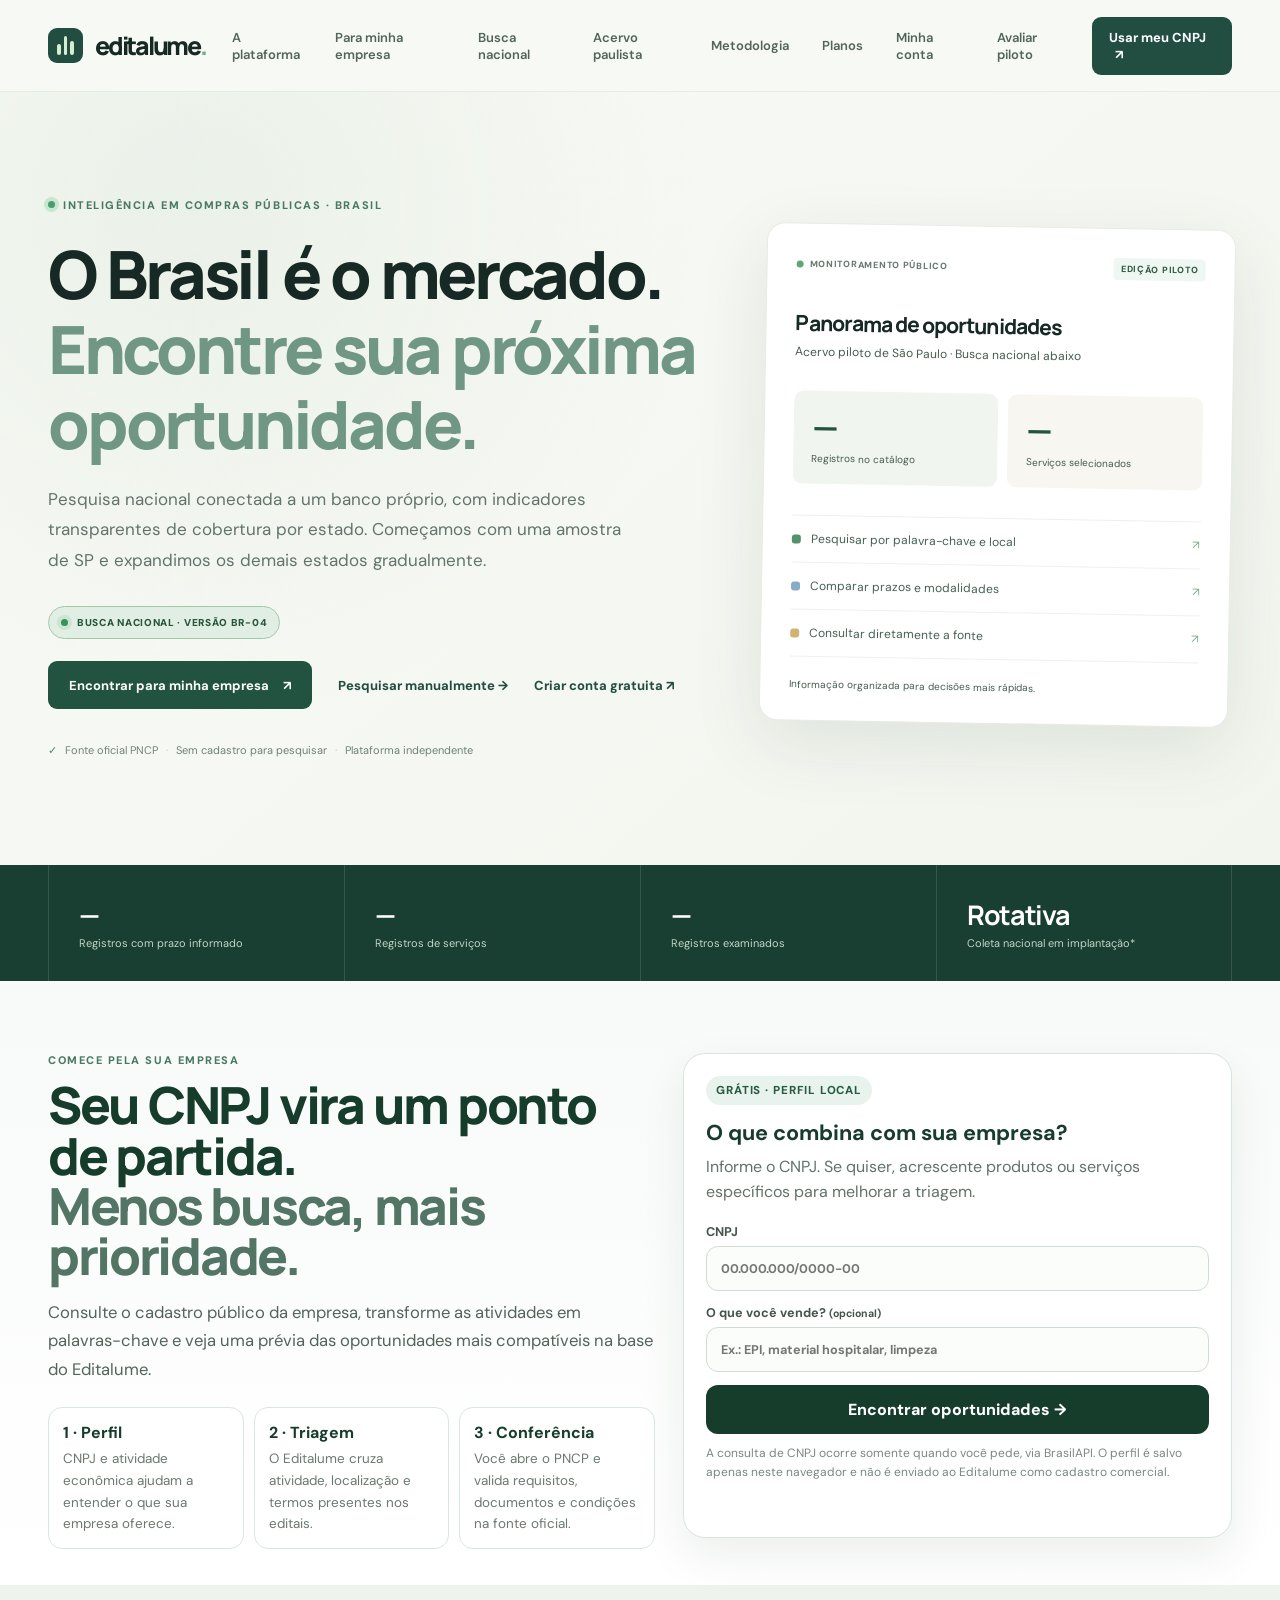
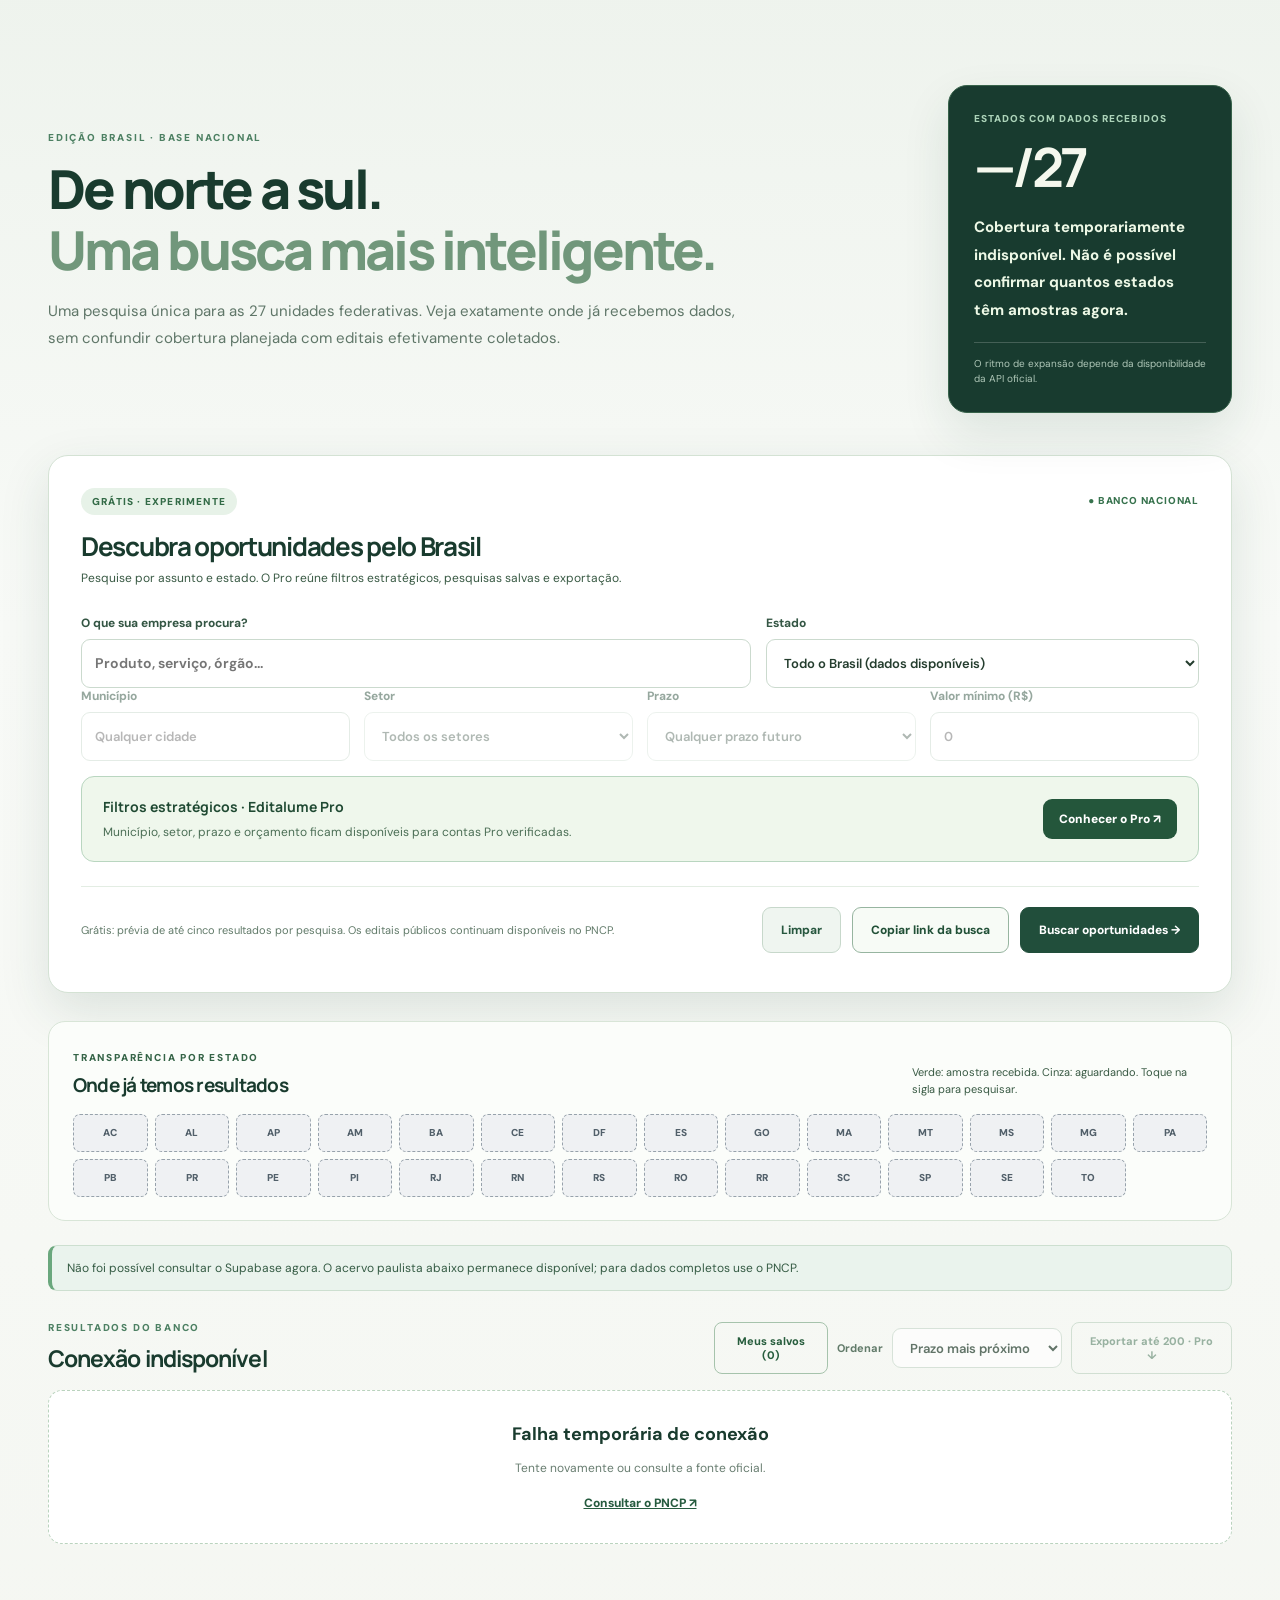
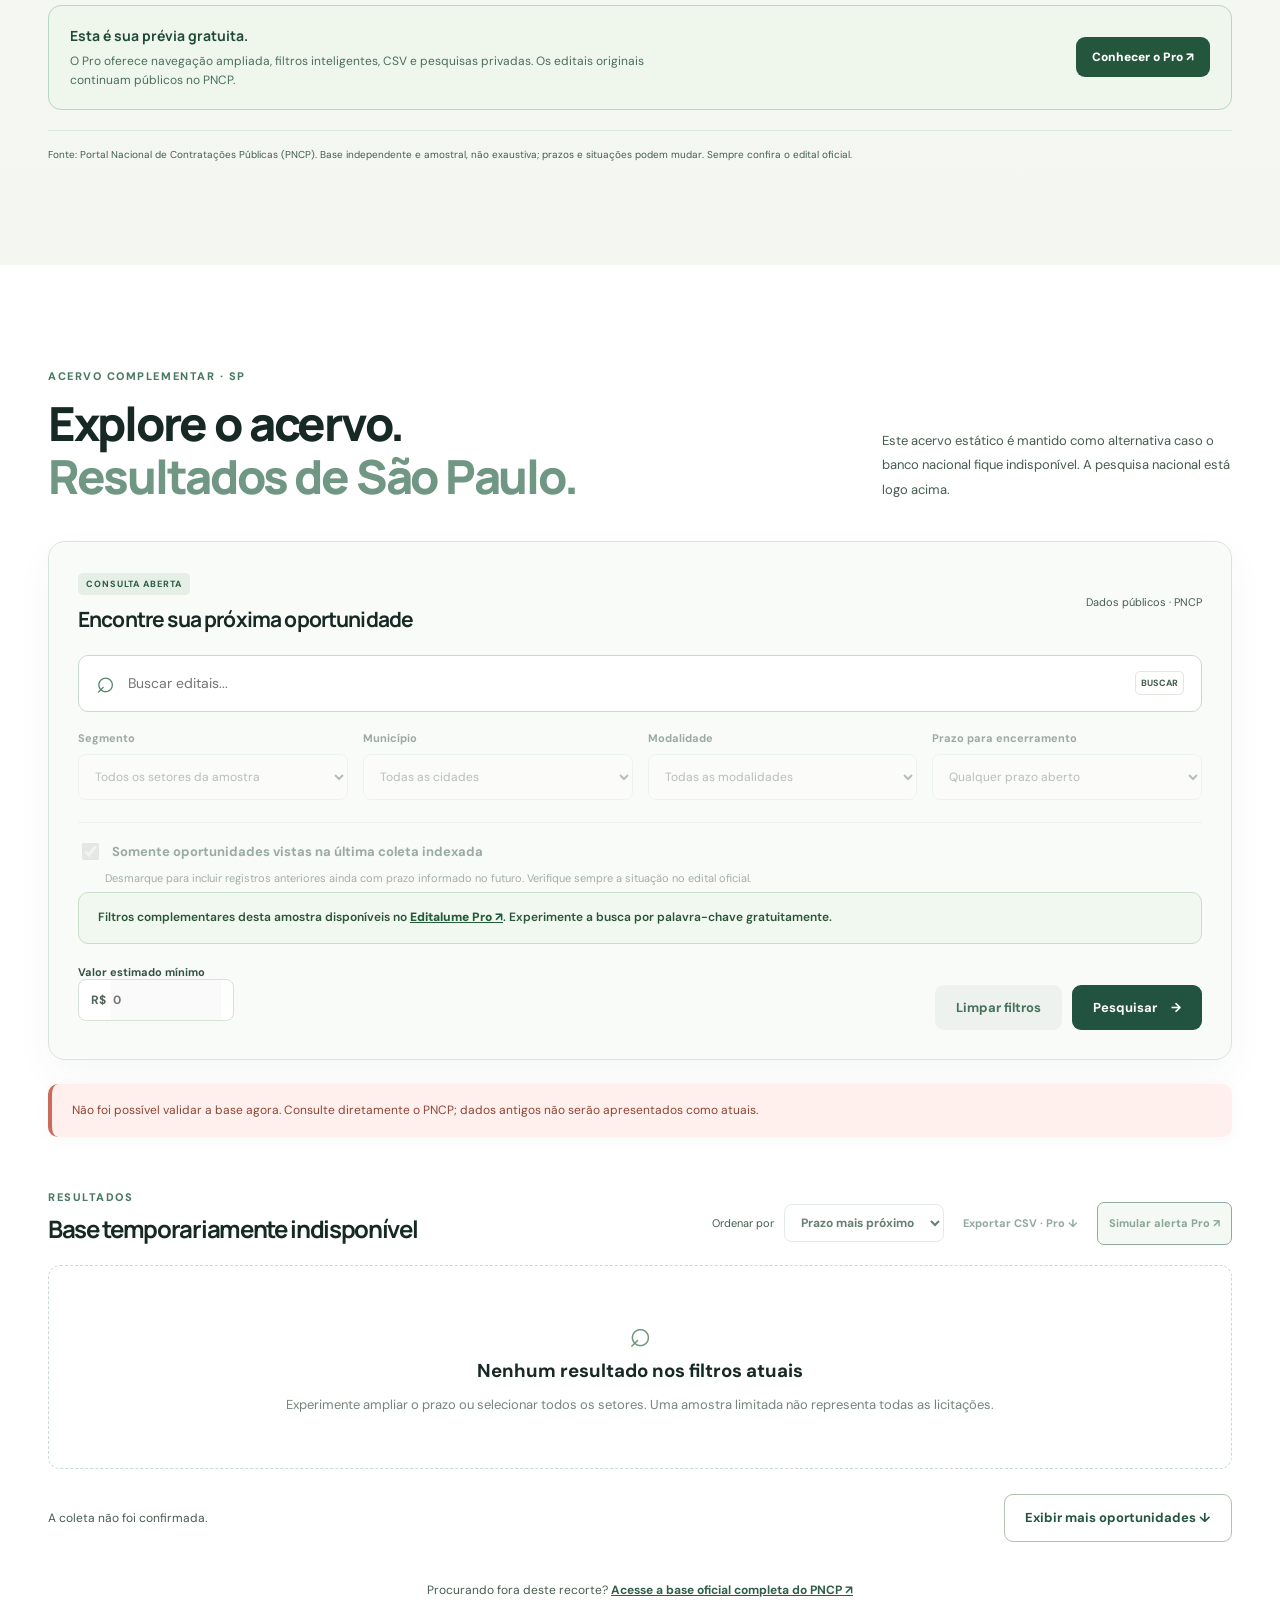
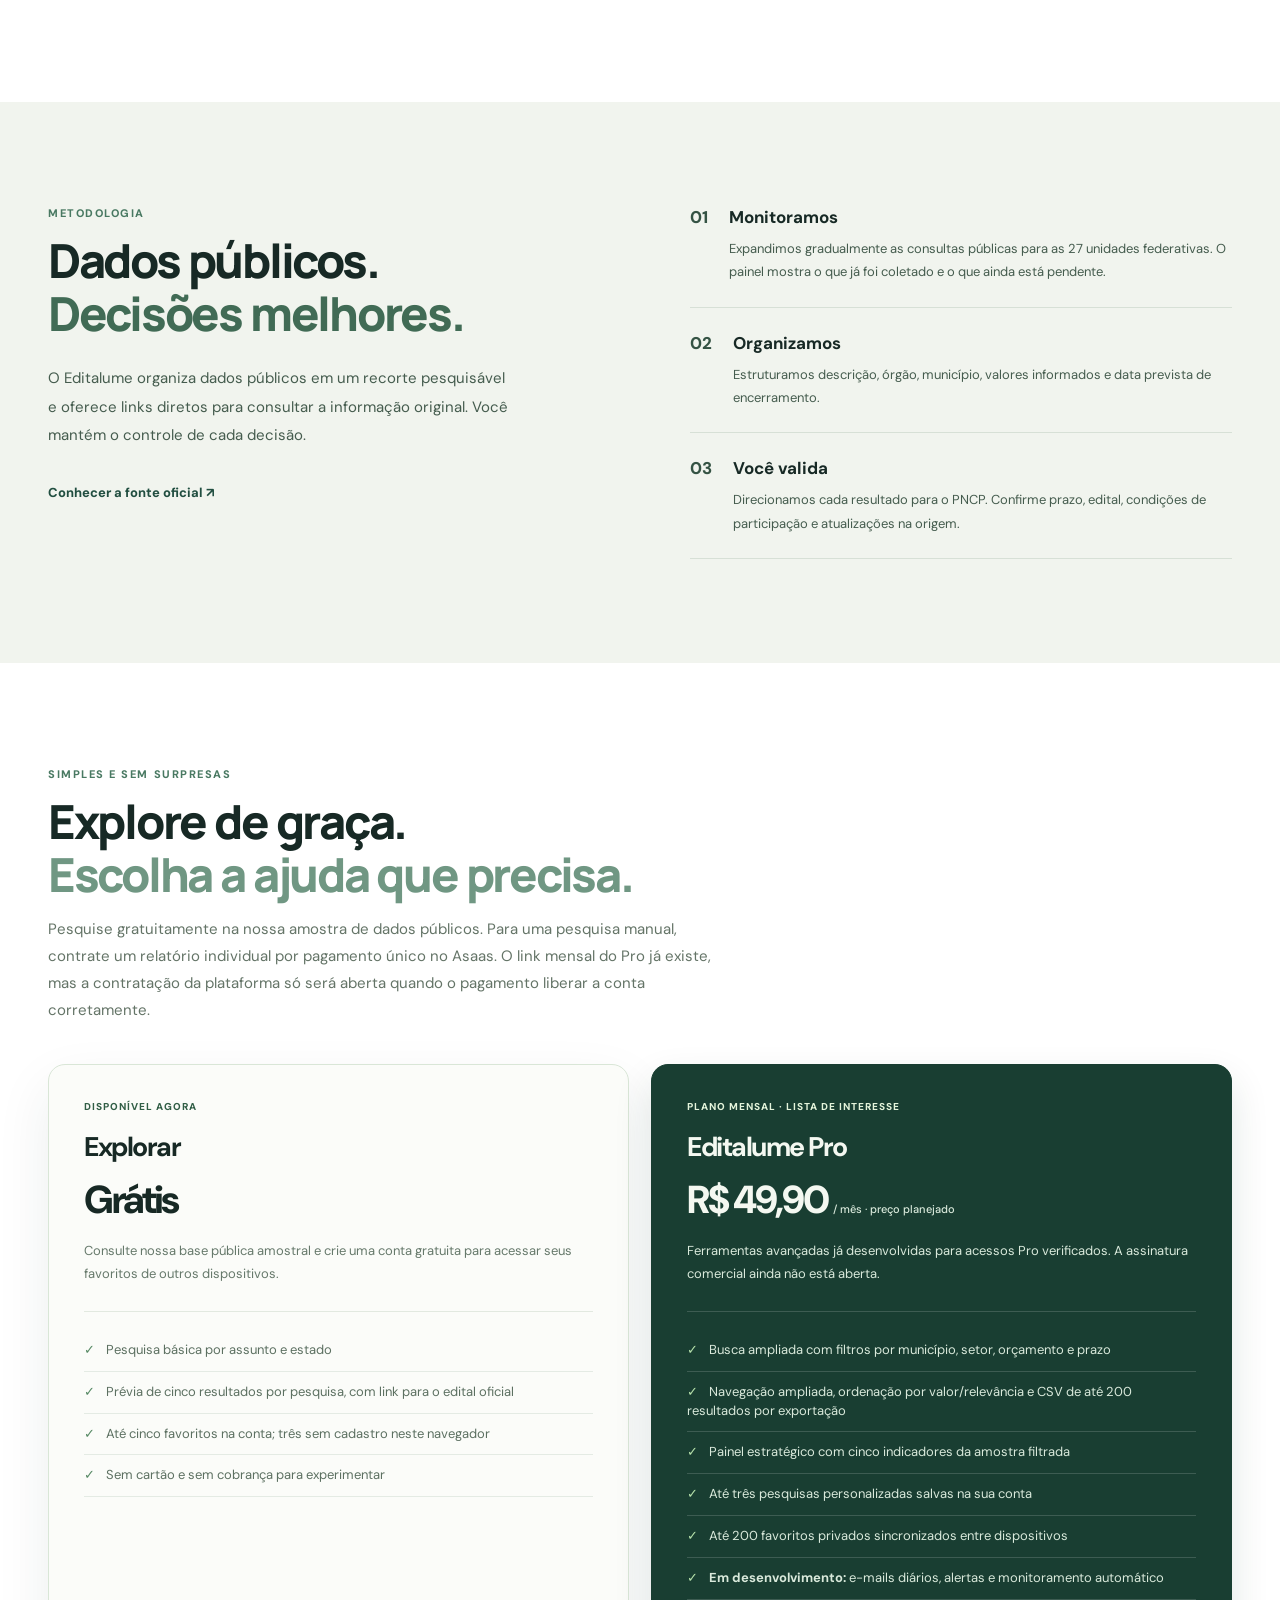
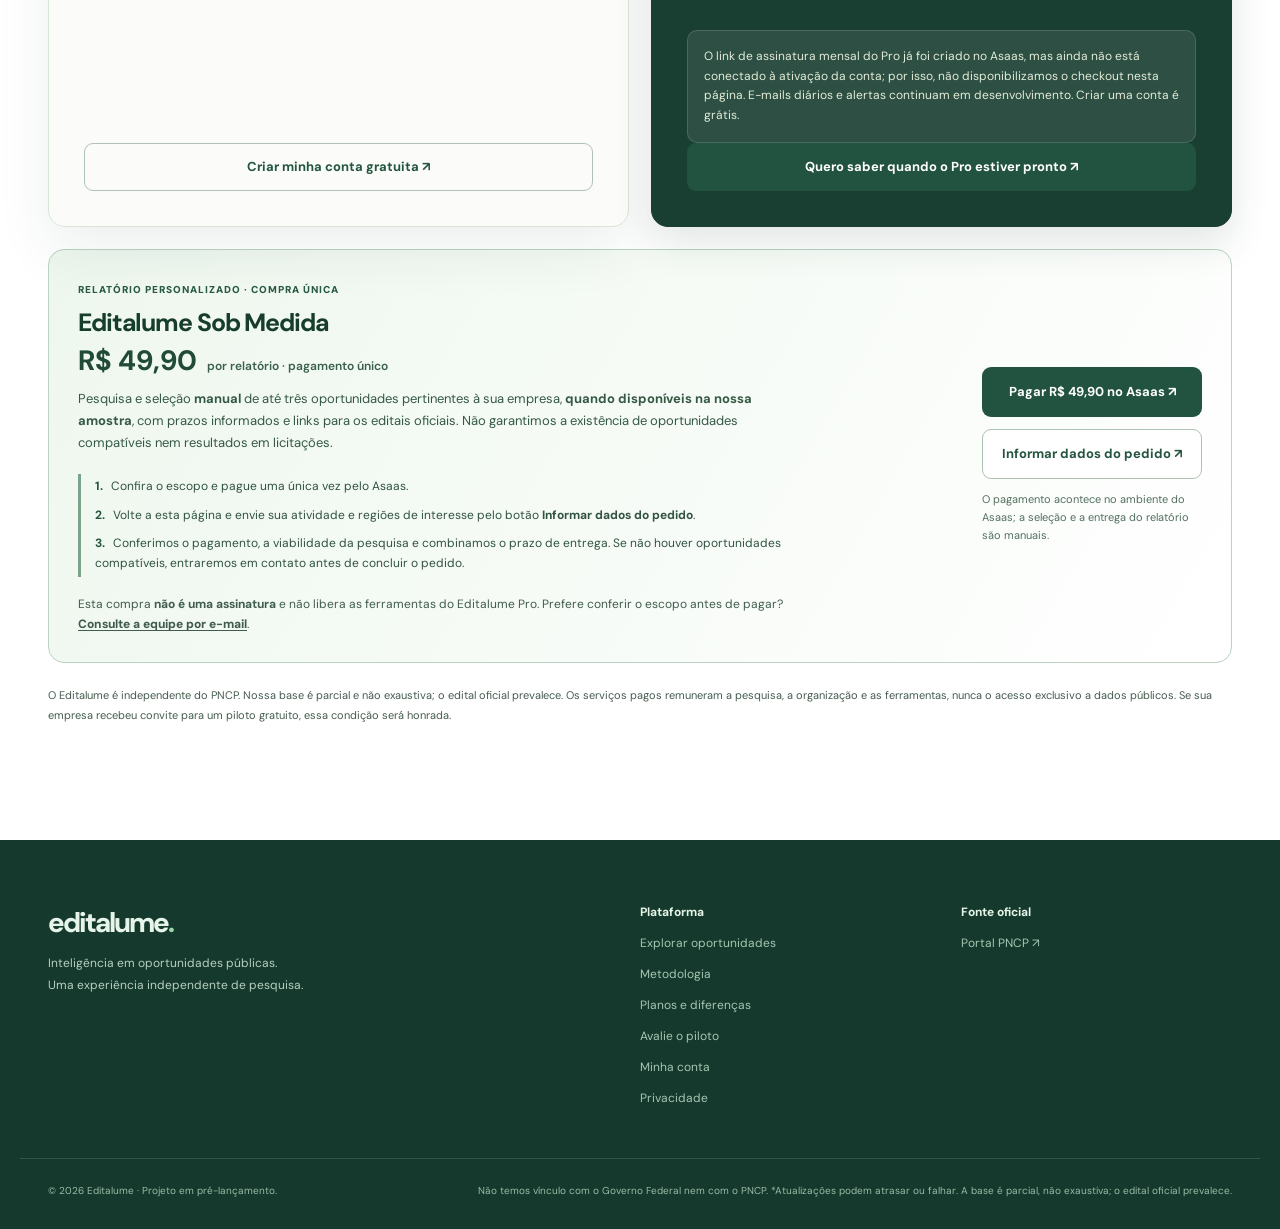
==== commit 273695df: "feat: surface CNPJ-first discovery flow" ====
--- a/site/index.html
+++ b/site/index.html
@@ -17,9 +17,12 @@
 <title>Editalume | Inteligência em oportunidades públicas</title>
 <link rel="stylesheet" href="./style.css?v=oneoff-checkout-20261002-1">
 <link rel="stylesheet" href="./national.css?v=freemium-20261001-2">
+<link rel="stylesheet" href="./company-fit.css?v=1">
 <script src="./plan-policy.js?v=2" defer></script>
 <script src="./app.js?v=free-sp-20261001-1" defer></script>
 <script src="./national.js?v=freemium-20261001-4" defer></script>
+<script src="./company-fit-core.js?v=1" defer></script>
+<script src="./company-fit.js?v=1" defer></script>
 <script type="module" src="./account-bridge.js?v=4"></script>
 <script src="./pwa.js?v=br-20260929-4" defer></script>
 </head>
@@ -31,11 +34,12 @@
     <a class="identity" href="./" aria-label="Editalume, início"><span class="symbol" aria-hidden="true"><span></span><span></span><span></span></span><span class="wordmark">editalume<span class="mark-dot">.</span></span></a>
     <nav class="main-nav" aria-label="Navegação principal">
       <a href="#plataforma">A plataforma</a>
+      <a href="#empresa">Para minha empresa</a>
       <a href="#brasil">Busca nacional</a><a href="#pesquisa">Acervo paulista</a>
       <a href="#metodo">Metodologia</a>
       <a href="#planos">Planos</a><a href="./conta.html">Minha conta</a><a href="./avaliar.html">Avaliar piloto</a>
     </nav>
-    <a class="header-cta" href="#brasil">Explorar base <span aria-hidden="true">↗</span></a>
+    <a class="header-cta" href="#empresa">Usar meu CNPJ <span aria-hidden="true">↗</span></a>
   </div>
 </header>
 <main>
@@ -46,8 +50,8 @@
       <h1>O Brasil é o mercado. <span>Encontre sua próxima oportunidade.</span></h1>
       <p>Pesquisa nacional conectada a um banco próprio, com indicadores transparentes de cobertura por estado. Começamos com uma amostra de SP e expandimos os demais estados gradualmente.</p><div class="national-release-tag" role="note"><span class="national-release-dot"></span> BUSCA NACIONAL · VERSÃO BR-04</div>
       <div class="hero-actions">
-        <a href="#brasil" class="button button-primary">Pesquisar no Brasil <span aria-hidden="true">↗</span></a>
-        <a href="#metodo" class="text-link">Entenda nossa análise <span aria-hidden="true">→</span></a><a href="./conta.html" class="text-link">Criar conta gratuita <span aria-hidden="true">↗</span></a>
+        <a href="#empresa" class="button button-primary">Encontrar para minha empresa <span aria-hidden="true">↗</span></a>
+        <a href="#brasil" class="text-link">Pesquisar manualmente <span aria-hidden="true">→</span></a><a href="./conta.html" class="text-link">Criar conta gratuita <span aria-hidden="true">↗</span></a>
       </div>
       <div class="trust-line"><span class="trust-icon" aria-hidden="true">✓</span> Fonte oficial PNCP <span class="tiny-separator">·</span> Sem cadastro para pesquisar <span class="tiny-separator">·</span> Plataforma independente</div>
     </div>
@@ -72,6 +76,46 @@
     <div class="metric"><strong id="metricScanned">—</strong><span>Registros examinados</span></div>
     <div class="metric"><strong>Rotativa</strong><span>Coleta nacional em implantação*</span></div>
   </div>
+</section>
+<section class="company-fit-section section" id="empresa" aria-labelledby="company-fit-title">
+ <div class="container company-fit-layout">
+  <div class="company-fit-copy">
+   <div class="kicker">COMECE PELA SUA EMPRESA</div>
+   <h2 id="company-fit-title">Seu CNPJ vira um ponto de partida.<br><span>Menos busca, mais prioridade.</span></h2>
+   <p>Consulte o cadastro público da empresa, transforme as atividades em palavras-chave e veja uma prévia das oportunidades mais compatíveis na base do Editalume.</p>
+   <div class="company-fit-points" aria-label="Como funciona">
+    <div class="company-fit-point"><strong>1 · Perfil</strong><span>CNPJ e atividade econômica ajudam a entender o que sua empresa oferece.</span></div>
+    <div class="company-fit-point"><strong>2 · Triagem</strong><span>O Editalume cruza atividade, localização e termos presentes nos editais.</span></div>
+    <div class="company-fit-point"><strong>3 · Conferência</strong><span>Você abre o PNCP e valida requisitos, documentos e condições na fonte oficial.</span></div>
+   </div>
+  </div>
+  <aside class="company-fit-card" aria-label="Encontrar oportunidades pelo perfil da empresa">
+   <span class="company-fit-chip">GRÁTIS · PERFIL LOCAL</span>
+   <h3>O que combina com sua empresa?</h3>
+   <p>Informe o CNPJ. Se quiser, acrescente produtos ou serviços específicos para melhorar a triagem.</p>
+   <form id="company-fit-form" class="company-fit-form">
+    <label><span>CNPJ</span><input id="company-fit-cnpj" inputmode="numeric" autocomplete="off" maxlength="18" placeholder="00.000.000/0000-00"></label>
+    <label><span>O que você vende? <small>(opcional)</small></span><input id="company-fit-keywords" maxlength="240" autocomplete="off" placeholder="Ex.: EPI, material hospitalar, limpeza"></label>
+    <button id="company-fit-submit" class="company-fit-submit" type="submit">Encontrar oportunidades →</button>
+   </form>
+   <p class="company-fit-privacy">A consulta de CNPJ ocorre somente quando você pede, via BrasilAPI. O perfil é salvo apenas neste navegador e não é enviado ao Editalume como cadastro comercial.</p>
+   <p id="company-fit-status" class="company-fit-status" role="status" aria-live="polite"></p>
+   <section id="company-fit-profile" class="company-fit-profile" hidden aria-label="Perfil identificado">
+    <div class="company-fit-profile-head"><div><h4 id="company-fit-name">Empresa</h4><p id="company-fit-meta" class="company-fit-profile-meta"></p></div></div>
+    <p id="company-fit-activity" class="company-fit-profile-activity"></p>
+    <div id="company-fit-tags" class="company-fit-tags" aria-label="Palavras-chave do perfil"></div>
+    <div class="company-fit-actions">
+     <button id="company-fit-refresh" type="button">Atualizar oportunidades</button>
+     <button id="company-fit-forget" class="danger" type="button">Esquecer empresa</button>
+    </div>
+   </section>
+  </aside>
+  <section id="company-fit-results-wrap" class="company-fit-results-wrap" hidden aria-labelledby="company-fit-result-count">
+   <div class="company-fit-results-head"><div><div class="kicker">TRIAGEM INDICATIVA</div><h3 id="company-fit-result-count">Oportunidades priorizadas</h3></div><p>O percentual não confirma habilitação nem elegibilidade. Ele apenas prioriza sinais de atividade e localização; confira sempre o edital oficial.</p></div>
+   <div id="company-fit-results" class="company-fit-results" aria-live="polite"></div>
+   <p class="company-fit-footnote">Prévia gratuita limitada aos melhores resultados encontrados nesta amostra. A situação, o prazo e os requisitos podem mudar no PNCP.</p>
+  </section>
+ </div>
 </section>
 <section class="national-section" id="brasil" aria-labelledby="national-title"><div class="container">
  <div class="national-heading"><div><div class="national-eyebrow">EDIÇÃO BRASIL · BASE NACIONAL</div><h2 id="national-title">De norte a sul.<br><span>Uma busca mais inteligente.</span></h2><p>Uma pesquisa única para as 27 unidades federativas. Veja exatamente onde já recebemos dados, sem confundir cobertura planejada com editais efetivamente coletados.</p></div><div class="national-progress-card" aria-live="polite"><span>ESTADOS COM DADOS RECEBIDOS</span><strong id="national-uf-count">—/27</strong><p id="national-coverage-description">Conectando ao catálogo...</p><small>O ritmo de expansão depende da disponibilidade da API oficial.</small></div></div>
--- a/site/style.css
+++ b/site/style.css
@@ -147,3 +147,18 @@
 .plan-report-action .button{text-align:center}
 .plan-report-action span{font-size:11px;line-height:1.6;color:#536f5f}
 @media(max-width:760px){.plan-report{grid-template-columns:1fr;padding:22px}.plan-report h3{font-size:23px}}
+
+/* Direct one-off checkout: readable pricing and separate post-purchase briefing on phones. */
+.plan-report-price{display:flex;flex-wrap:wrap;align-items:baseline;column-gap:10px;row-gap:2px}
+.plan-report-price strong{font-size:inherit;line-height:1.2;white-space:nowrap}
+.plan-report-price small{font-size:12px;line-height:1.65;letter-spacing:0}
+.report-how-it-works{display:grid;gap:9px;border-left:3px solid #79a489;padding:3px 0 3px 14px;margin:20px 0 17px}
+.report-how-it-works p{margin:0;font-size:12px;line-height:1.65;color:#315340}
+.report-how-it-works p b{color:#24563b;margin-right:5px}
+.plan-report .report-clarifier{margin-top:17px;font-size:12px;color:#405c4d}
+.report-clarifier a{font-weight:800;text-decoration:underline;text-underline-offset:2px}
+.plan-report-action{min-width:0}
+.plan-report-action .button{width:100%;white-space:normal;min-height:50px;line-height:1.4;padding:14px 12px}
+#oneoff-briefing{background:#fff}
+#oneoff-briefing:hover{background:#e9f2e8}
+@media(max-width:760px){.plan-report-price{flex-direction:column;align-items:flex-start;gap:3px}.plan-report-action{gap:10px}}
--- a/site/company-fit.css
+++ b/site/company-fit.css
@@ -0,0 +1,61 @@
+/* CNPJ-first company matching */
+.company-fit-section{padding:72px 0 36px;background:linear-gradient(180deg,#f7faf8 0%,#fff 100%)}
+.company-fit-layout{display:grid;grid-template-columns:minmax(0,1.05fr) minmax(320px,.95fr);gap:28px;align-items:start}
+.company-fit-copy .kicker{margin-bottom:12px}
+.company-fit-copy h2{font-size:clamp(2rem,4vw,3.6rem);line-height:.98;letter-spacing:-.045em;margin:0 0 18px;color:#163c2c}
+.company-fit-copy h2 span{color:#537565}
+.company-fit-copy>p{max-width:650px;font-size:1.04rem;line-height:1.7;color:#53645b}
+.company-fit-points{display:grid;grid-template-columns:repeat(3,1fr);gap:10px;margin-top:24px}
+.company-fit-point{border:1px solid #dbe6df;background:#fff;border-radius:14px;padding:14px}
+.company-fit-point strong{display:block;color:#163c2c;margin-bottom:4px}
+.company-fit-point span{font-size:.84rem;line-height:1.4;color:#6b786f}
+.company-fit-card{border:1px solid #d8e5dd;background:#fff;border-radius:22px;padding:22px;box-shadow:0 18px 45px rgba(22,60,44,.08)}
+.company-fit-chip{display:inline-flex;align-items:center;gap:7px;font-size:.72rem;font-weight:800;letter-spacing:.08em;color:#275b43;background:#e9f3ed;border-radius:999px;padding:7px 10px;margin-bottom:14px}
+.company-fit-card h3{font-size:1.35rem;margin:0 0 8px;color:#173b2d}
+.company-fit-card>p{margin:0 0 18px;color:#637269;line-height:1.55}
+.company-fit-form{display:grid;gap:13px}
+.company-fit-form label{display:grid;gap:6px;font-size:.79rem;font-weight:700;color:#44564c}
+.company-fit-form input{width:100%;box-sizing:border-box;border:1px solid #cfdcd4;background:#fbfdfb;border-radius:12px;padding:13px 14px;font:inherit;color:#173b2d;outline:none}
+.company-fit-form input:focus{border-color:#58836d;box-shadow:0 0 0 3px rgba(39,91,67,.10)}
+.company-fit-submit{border:0;border-radius:12px;background:#163c2c;color:#fff;font:inherit;font-weight:800;padding:14px 16px;cursor:pointer}
+.company-fit-submit:disabled,.company-fit-actions button:disabled{opacity:.58;cursor:not-allowed}
+.company-fit-privacy{font-size:.75rem!important;color:#7a877f!important;margin:10px 0 0!important}
+.company-fit-status{min-height:1.25rem;margin:14px 0 0!important;font-size:.82rem!important;color:#506158!important}
+.company-fit-status.error{color:#9a2e2e!important}.company-fit-status.warning{color:#8a5c13!important}.company-fit-status.success{color:#285f45!important}
+.company-fit-profile{margin-top:18px;padding-top:18px;border-top:1px solid #e3ebe6}
+.company-fit-profile-head{display:flex;justify-content:space-between;gap:16px;align-items:flex-start}
+.company-fit-profile h4{margin:0;color:#183c2e;font-size:1.08rem}
+.company-fit-profile-meta{margin:3px 0 0;font-size:.76rem;color:#748179}
+.company-fit-profile-activity{margin:12px 0 9px;font-size:.88rem;line-height:1.5;color:#44564c}
+.company-fit-tags{display:flex;flex-wrap:wrap;gap:6px}
+.company-fit-tag{font-size:.72rem;background:#f0f5f2;color:#315a46;border:1px solid #dce8e0;padding:5px 8px;border-radius:999px}
+.company-fit-actions{display:flex;flex-wrap:wrap;gap:8px;margin-top:14px}
+.company-fit-actions button{border:1px solid #cddbd2;background:#fff;border-radius:10px;padding:9px 11px;font:inherit;font-size:.78rem;font-weight:700;color:#254b38;cursor:pointer}
+.company-fit-actions .danger{color:#8a3838}
+.company-fit-results-wrap{grid-column:1/-1;margin-top:4px}
+.company-fit-results-head{display:flex;justify-content:space-between;gap:18px;align-items:end;margin:18px 0 12px}
+.company-fit-results-head h3{margin:2px 0 0;color:#173b2d;font-size:1.5rem}
+.company-fit-results-head p{margin:0;max-width:520px;color:#708078;font-size:.78rem;text-align:right}
+.company-fit-results{display:grid;gap:12px}
+.company-match-card{display:grid;grid-template-columns:minmax(0,1fr) 230px;gap:20px;border:1px solid #dfe8e2;border-radius:16px;background:#fff;padding:18px}
+.company-match-top{display:flex;flex-wrap:wrap;gap:8px;align-items:center}
+.company-match-score{font-size:.73rem;font-weight:850;color:#1f5c3f;background:#e7f3eb;border-radius:999px;padding:6px 9px}
+.company-match-place{font-size:.73rem;color:#758078}
+.company-match-main h3{margin:12px 0 6px;color:#1a372d;font-size:1rem;line-height:1.35}
+.company-match-agency{margin:0;color:#6d7972;font-size:.82rem}
+.company-match-reasons{margin:12px 0 0;padding-left:18px;color:#4e6157;font-size:.78rem;line-height:1.5}
+.company-match-side{border-left:1px solid #e3ebe6;padding-left:18px;display:grid;align-content:start;gap:4px}
+.company-match-label{font-size:.66rem;font-weight:800;letter-spacing:.08em;color:#849089;margin-top:5px}
+.company-match-side strong{font-size:.88rem;color:#203f32}
+.company-match-link{margin-top:10px;color:#1e5b40;font-size:.8rem;font-weight:800;text-decoration:none}
+.company-fit-footnote{margin-top:10px;color:#7a867f;font-size:.73rem;line-height:1.5}
+@media(max-width:850px){
+ .company-fit-section{padding:48px 0 24px}
+ .company-fit-layout{grid-template-columns:1fr}
+ .company-fit-points{grid-template-columns:1fr}
+ .company-fit-results-wrap{grid-column:auto}
+ .company-fit-results-head{align-items:flex-start;flex-direction:column}
+ .company-fit-results-head p{text-align:left}
+ .company-match-card{grid-template-columns:1fr}
+ .company-match-side{border-left:0;border-top:1px solid #e3ebe6;padding-left:0;padding-top:12px}
+}
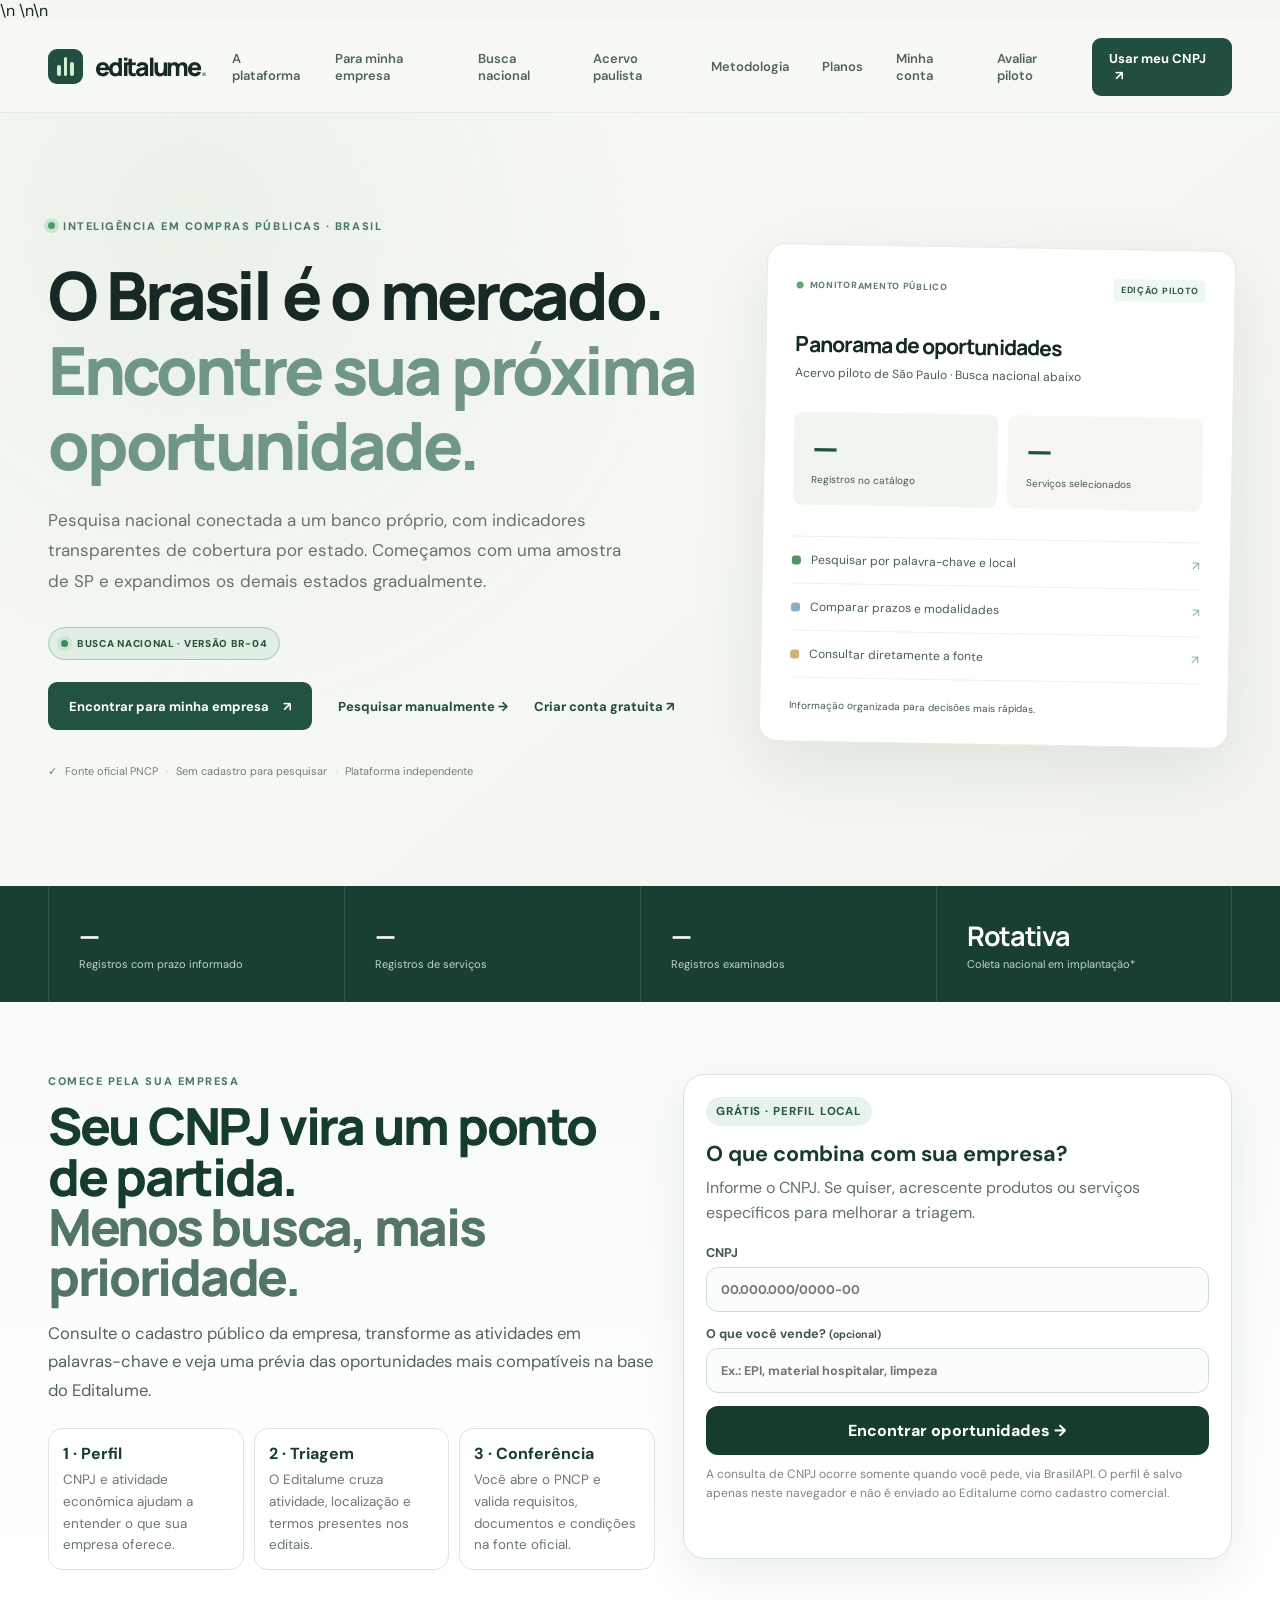
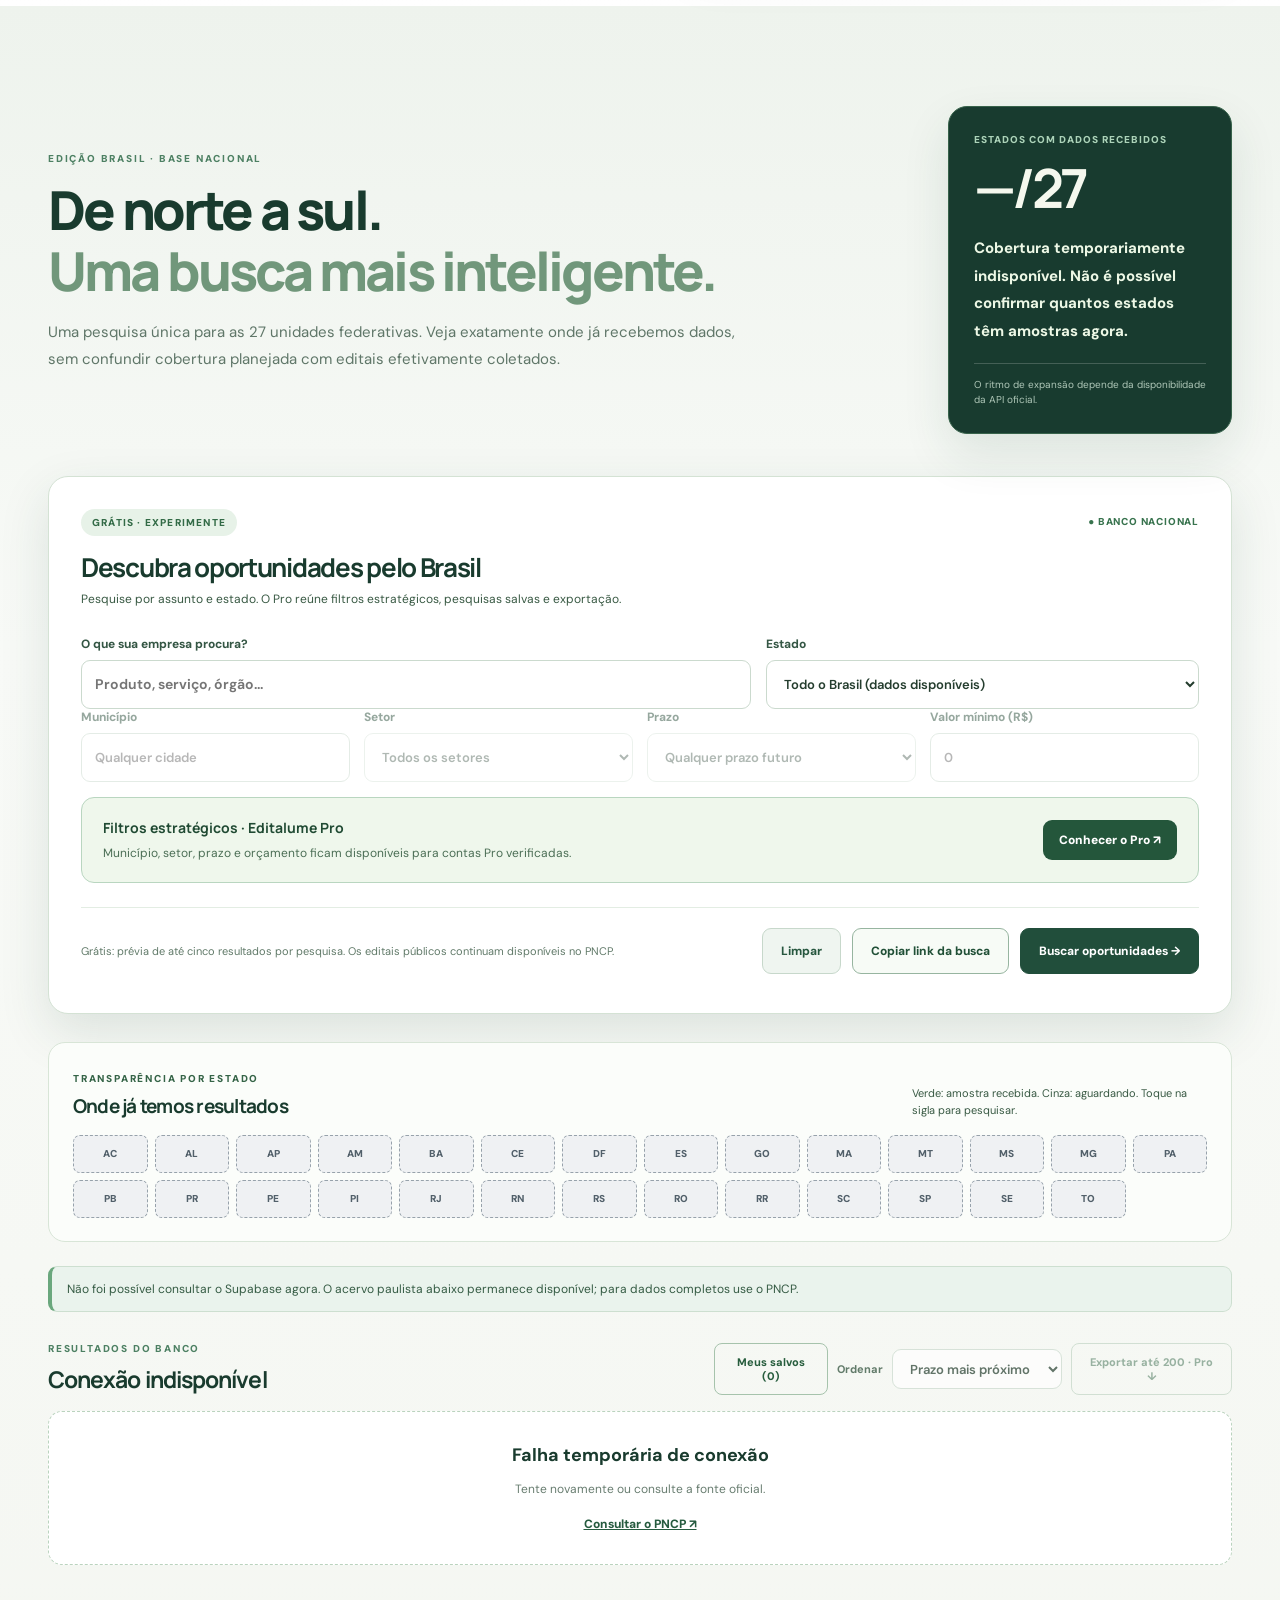
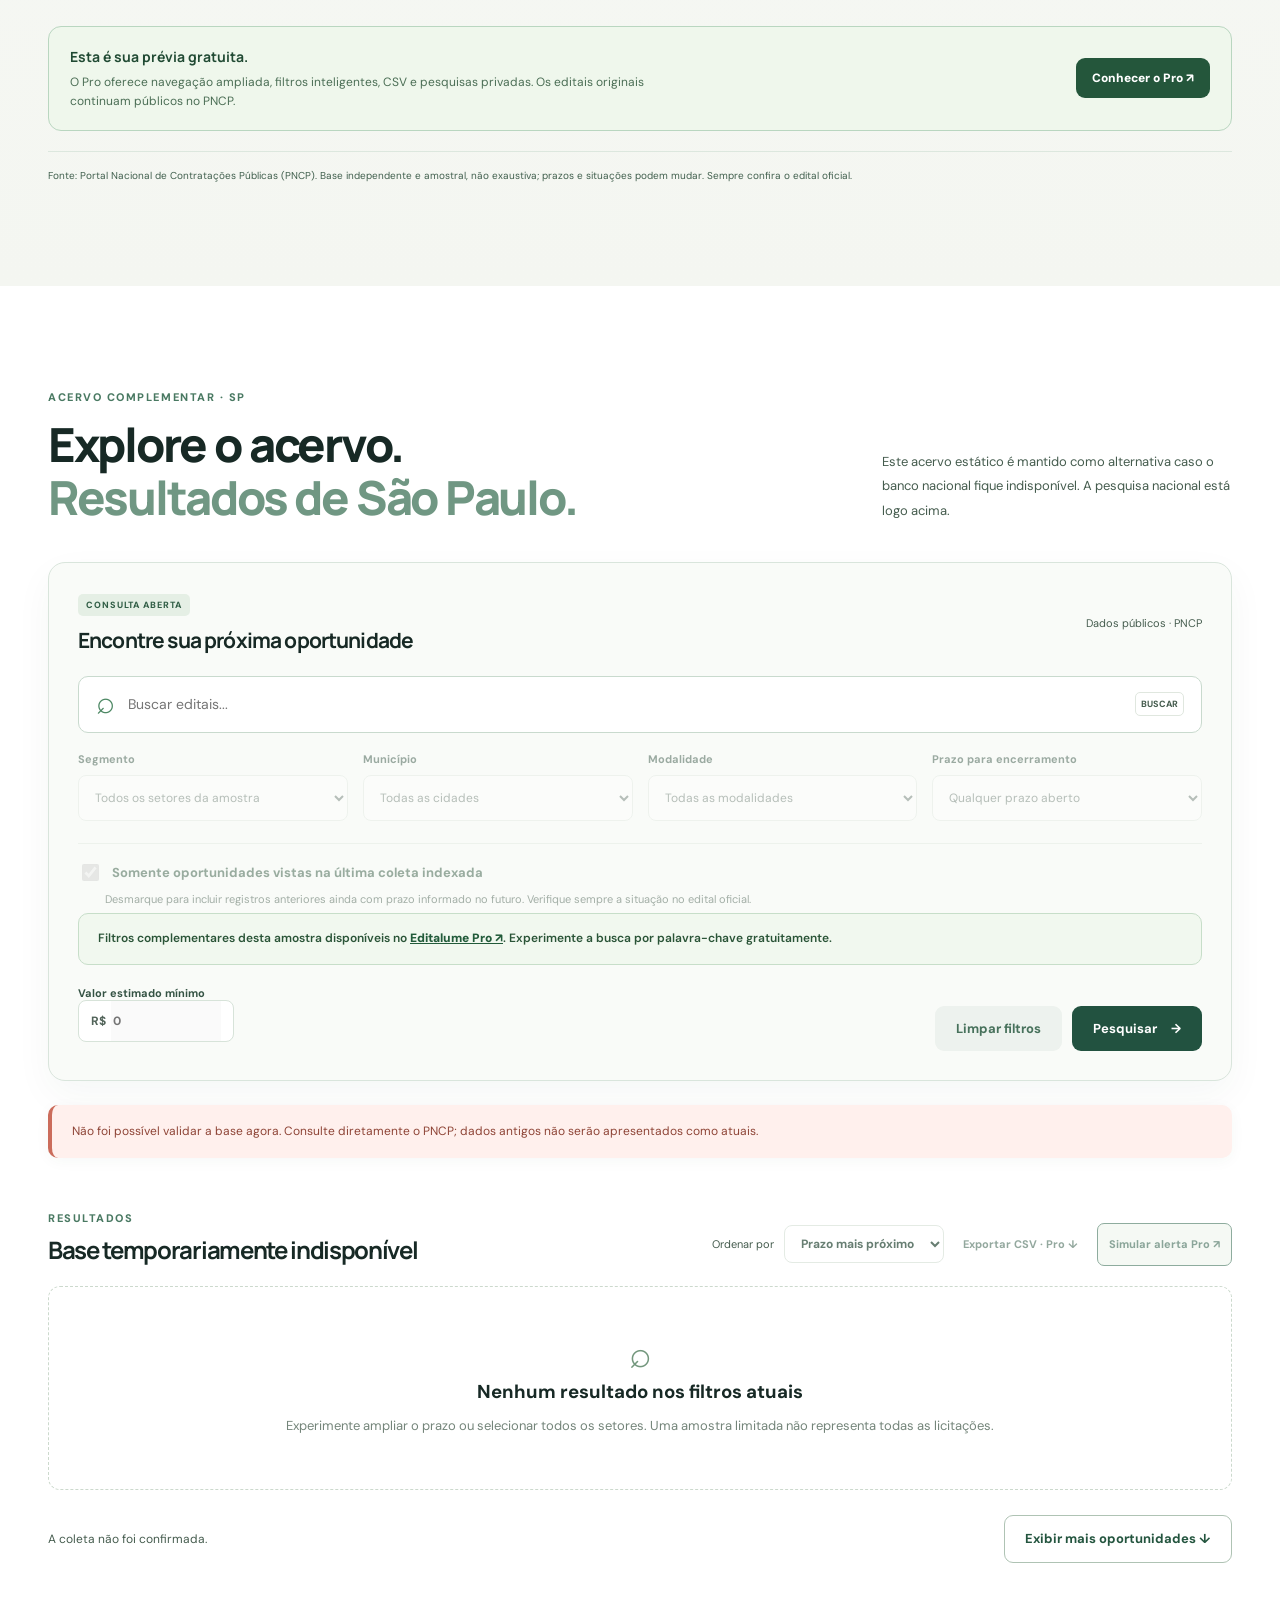
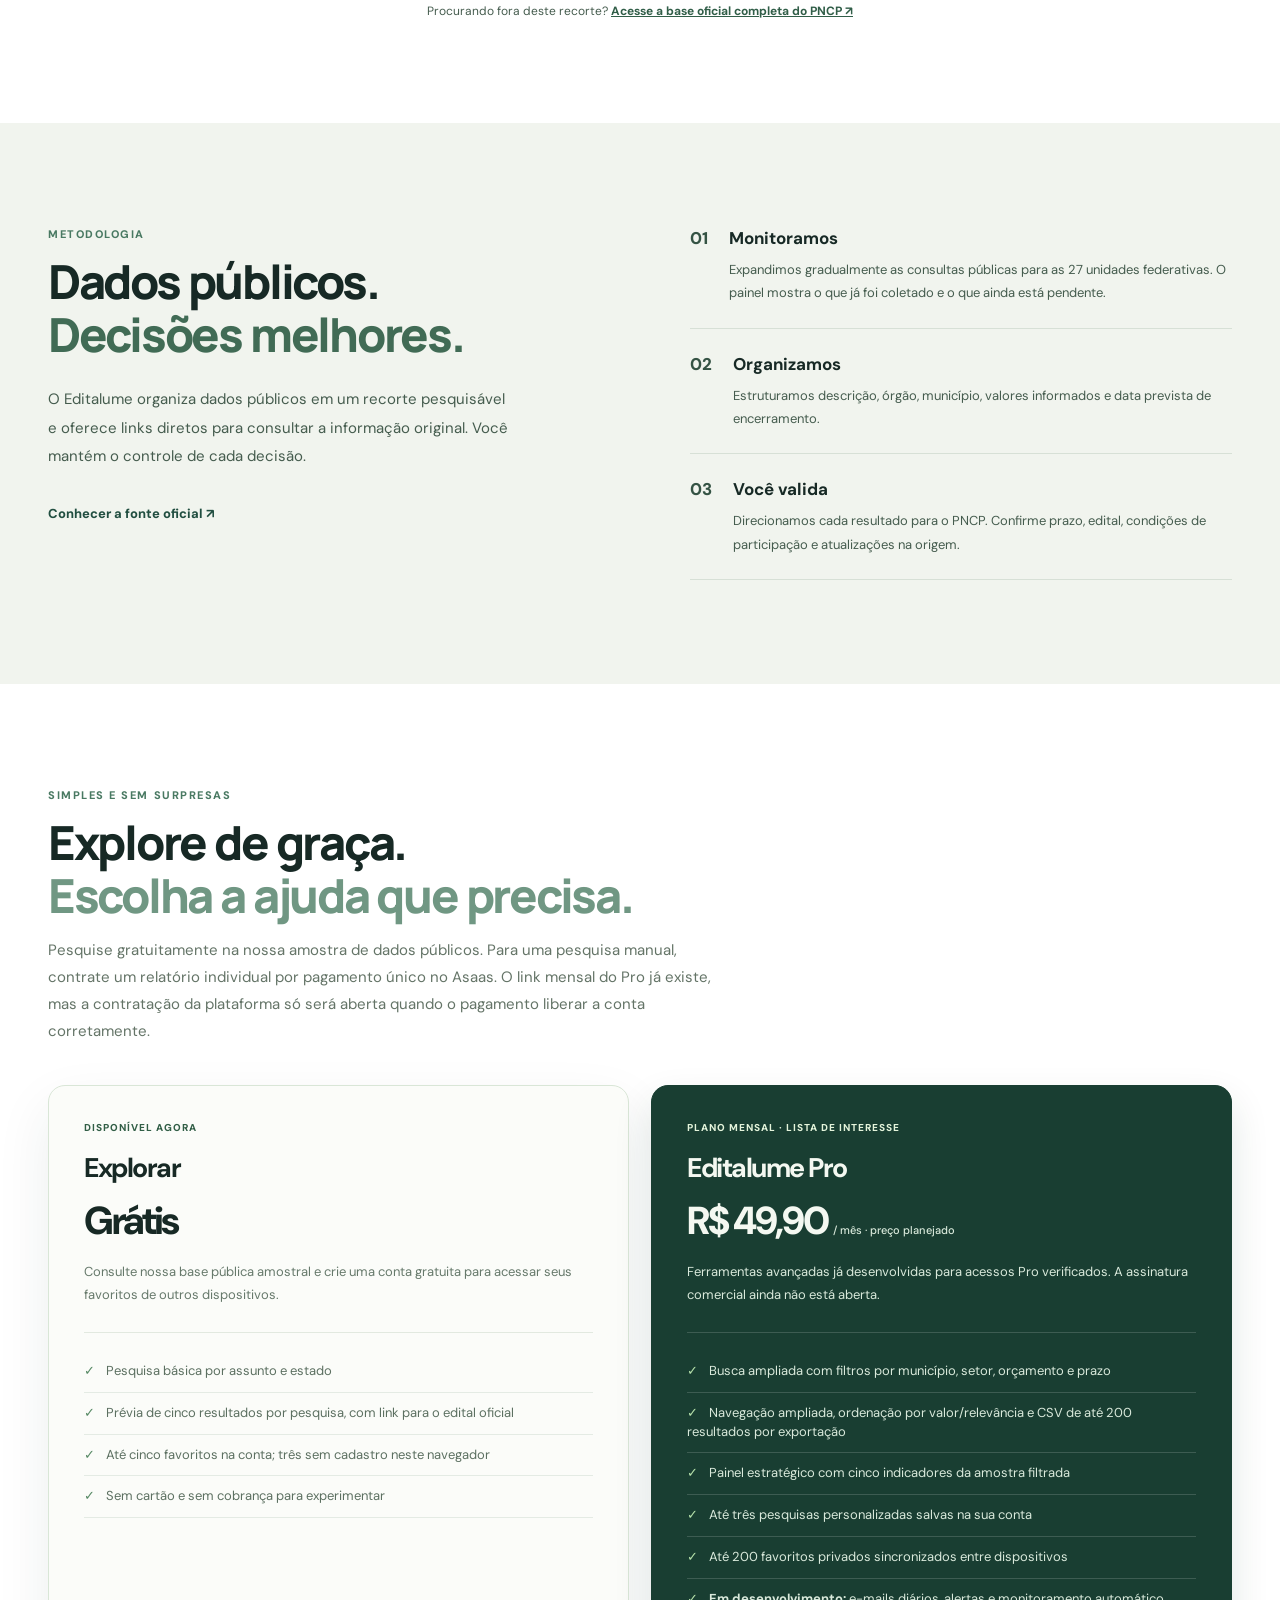
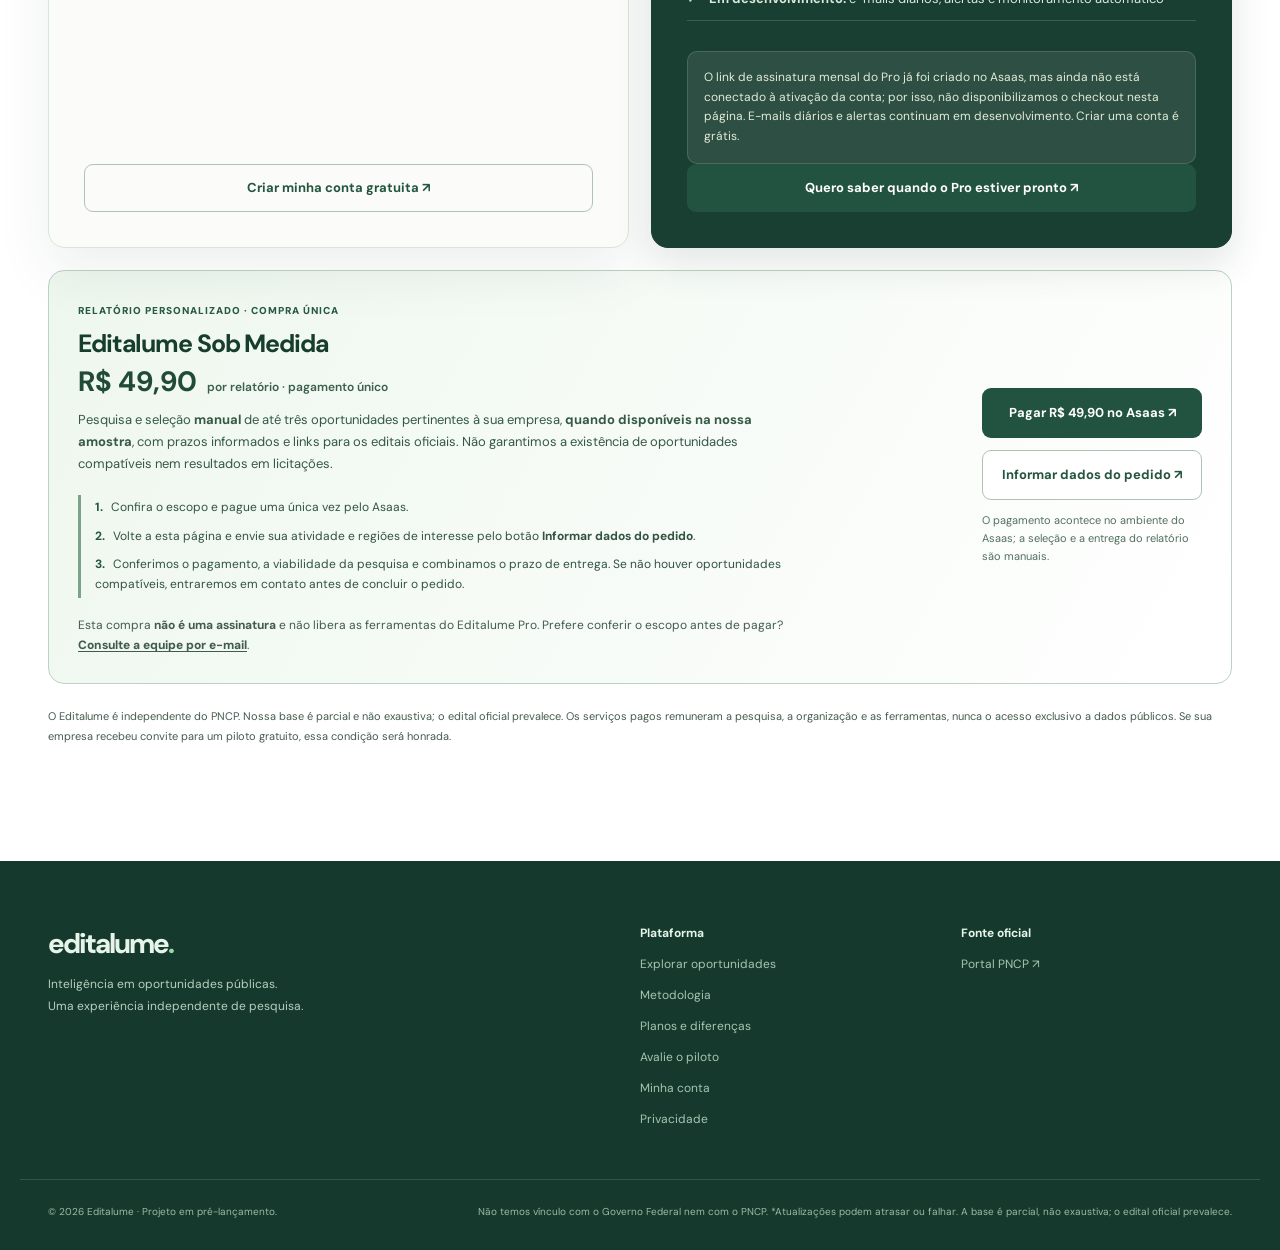
==== commit e0b721f3: "feat: load tender analysis UI" ====
--- a/site/index.html
+++ b/site/index.html
@@ -17,8 +17,8 @@
 <title>Editalume | Inteligência em oportunidades públicas</title>
 <link rel="stylesheet" href="./style.css?v=oneoff-checkout-20261002-1">
 <link rel="stylesheet" href="./national.css?v=freemium-20261001-2">
-<link rel="stylesheet" href="./company-fit.css?v=1">
-<script src="./plan-policy.js?v=2" defer></script>
+<link rel="stylesheet" href="./company-fit.css?v=1">\n<link rel="stylesheet" href="./tender-analysis.css?v=1">
+<script src="./plan-policy.js?v=2" defer></script>\n<script src="./tender-analysis-core.js?v=1" defer></script>\n<script src="./tender-analysis.js?v=1" defer></script>
 <script src="./app.js?v=free-sp-20261001-1" defer></script>
 <script src="./national.js?v=freemium-20261001-4" defer></script>
 <script src="./company-fit-core.js?v=1" defer></script>
--- a/site/tender-analysis.css
+++ b/site/tender-analysis.css
@@ -0,0 +1,56 @@
+/* Editalume tender analysis */
+.tender-analysis-trigger{margin-top:10px;border:1px solid #b9cfc2;background:#eef6f1;color:#174b34;border-radius:10px;padding:9px 11px;font:inherit;font-size:.78rem;font-weight:800;cursor:pointer}
+.tender-analysis-trigger:hover{background:#e4f0e9}
+.tender-analysis-overlay[hidden]{display:none}
+.tender-analysis-overlay{position:fixed;inset:0;z-index:1200;background:rgba(10,26,19,.62);backdrop-filter:blur(4px);display:flex;align-items:flex-end;justify-content:center;padding:18px}
+.tender-analysis-panel{width:min(980px,100%);max-height:min(90vh,980px);overflow:auto;background:#fbfdfb;border:1px solid #d8e4dd;border-radius:24px 24px 18px 18px;box-shadow:0 30px 90px rgba(6,23,15,.28)}
+.tender-analysis-head{position:sticky;top:0;z-index:2;display:flex;justify-content:space-between;gap:20px;align-items:flex-start;padding:20px 22px 16px;background:rgba(251,253,251,.96);border-bottom:1px solid #e1eae5;backdrop-filter:blur(10px)}
+.tender-analysis-head h2{margin:3px 0 0;font-size:1.35rem;color:#173b2d;line-height:1.2}
+.tender-analysis-eyebrow{font-size:.69rem;font-weight:850;letter-spacing:.09em;color:#47705c}
+.tender-analysis-close{border:1px solid #d6e1da;background:#fff;color:#294c3a;border-radius:999px;width:36px;height:36px;font-size:1rem;cursor:pointer}
+.tender-analysis-body{padding:20px 22px 26px}
+.tender-analysis-loading{padding:26px;border:1px dashed #cadbd1;border-radius:16px;color:#55675e;background:#fff}
+.tender-analysis-error{padding:16px;border-radius:14px;background:#fff3f1;border:1px solid #ecd2ce;color:#873f36}
+.tender-analysis-summary{display:grid;grid-template-columns:repeat(4,minmax(0,1fr));gap:10px;margin:0 0 16px}
+.tender-kpi{background:#fff;border:1px solid #dfe9e3;border-radius:14px;padding:13px}
+.tender-kpi span{display:block;font-size:.66rem;font-weight:850;letter-spacing:.07em;color:#7c8982;margin-bottom:5px}
+.tender-kpi strong{display:block;font-size:.88rem;color:#1e4032;line-height:1.35}
+.tender-analysis-object{background:#173c2c;color:#fff;border-radius:16px;padding:17px;margin-bottom:16px}
+.tender-analysis-object span{display:block;font-size:.67rem;letter-spacing:.08em;font-weight:800;opacity:.7;margin-bottom:6px}
+.tender-analysis-object p{margin:0;font-size:.94rem;line-height:1.55}
+.tender-analysis-section{margin-top:18px}
+.tender-analysis-section-head{display:flex;justify-content:space-between;gap:18px;align-items:end;margin-bottom:10px}
+.tender-analysis-section-head h3{margin:0;color:#173b2d;font-size:1.05rem}
+.tender-analysis-section-head p{margin:0;color:#748178;font-size:.74rem;max-width:520px;text-align:right}
+.tender-source-note{display:flex;align-items:center;gap:8px;margin:8px 0 0;color:#75827a;font-size:.71rem}
+.tender-source-note::before{content:"✓";display:inline-grid;place-items:center;width:18px;height:18px;border-radius:50%;background:#e8f2ec;color:#245e40;font-weight:900}
+.tender-documents{display:grid;gap:8px}
+.tender-document{display:grid;grid-template-columns:minmax(0,1fr) auto;gap:12px;align-items:center;background:#fff;border:1px solid #e0e9e4;border-radius:13px;padding:11px 12px}
+.tender-document-main{min-width:0}
+.tender-document-main strong{display:block;color:#264638;font-size:.83rem;white-space:nowrap;overflow:hidden;text-overflow:ellipsis}
+.tender-document-main span{display:block;color:#7b8880;font-size:.7rem;margin-top:3px}
+.tender-document a{font-size:.74rem;font-weight:800;color:#1d5c40;text-decoration:none}
+.tender-deep-card{background:#f2f7f4;border:1px solid #d8e6de;border-radius:16px;padding:15px}
+.tender-deep-card p{margin:0 0 12px;color:#5b6c63;font-size:.8rem;line-height:1.5}
+.tender-deep-action{border:0;border-radius:11px;background:#173c2c;color:#fff;padding:11px 13px;font:inherit;font-size:.78rem;font-weight:800;cursor:pointer}
+.tender-deep-action:disabled{opacity:.55;cursor:not-allowed}
+.tender-deep-status{margin:10px 0 0!important;color:#68766e!important;font-size:.75rem!important}
+.tender-evidence-summary{display:flex;flex-wrap:wrap;gap:6px;margin:12px 0}
+.tender-evidence-chip{background:#fff;border:1px solid #d6e4dc;border-radius:999px;padding:6px 9px;font-size:.69rem;color:#355846;font-weight:750}
+.tender-evidence{display:grid;gap:9px}
+.tender-evidence-item{background:#fff;border:1px solid #dee8e2;border-radius:13px;padding:12px}
+.tender-evidence-item h4{margin:0 0 6px;color:#224636;font-size:.82rem}
+.tender-evidence-item p{margin:0;color:#52655b;font-size:.77rem;line-height:1.52}
+.tender-evidence-citation{display:flex;flex-wrap:wrap;gap:8px;align-items:center;margin-top:8px;font-size:.68rem;color:#7b8780}
+.tender-evidence-citation a{color:#1f6042;font-weight:800;text-decoration:none}
+.tender-analysis-disclaimer{margin:18px 0 0;padding-top:14px;border-top:1px solid #e2ebe6;color:#78847d;font-size:.7rem;line-height:1.5}
+@media(max-width:720px){
+ .tender-analysis-overlay{padding:0;align-items:flex-end}
+ .tender-analysis-panel{max-height:94vh;border-radius:22px 22px 0 0}
+ .tender-analysis-head,.tender-analysis-body{padding-left:16px;padding-right:16px}
+ .tender-analysis-summary{grid-template-columns:repeat(2,minmax(0,1fr))}
+ .tender-analysis-section-head{align-items:flex-start;flex-direction:column}
+ .tender-analysis-section-head p{text-align:left}
+ .tender-document{grid-template-columns:1fr}
+}
+@media(max-width:360px){.tender-analysis-summary{grid-template-columns:1fr}}
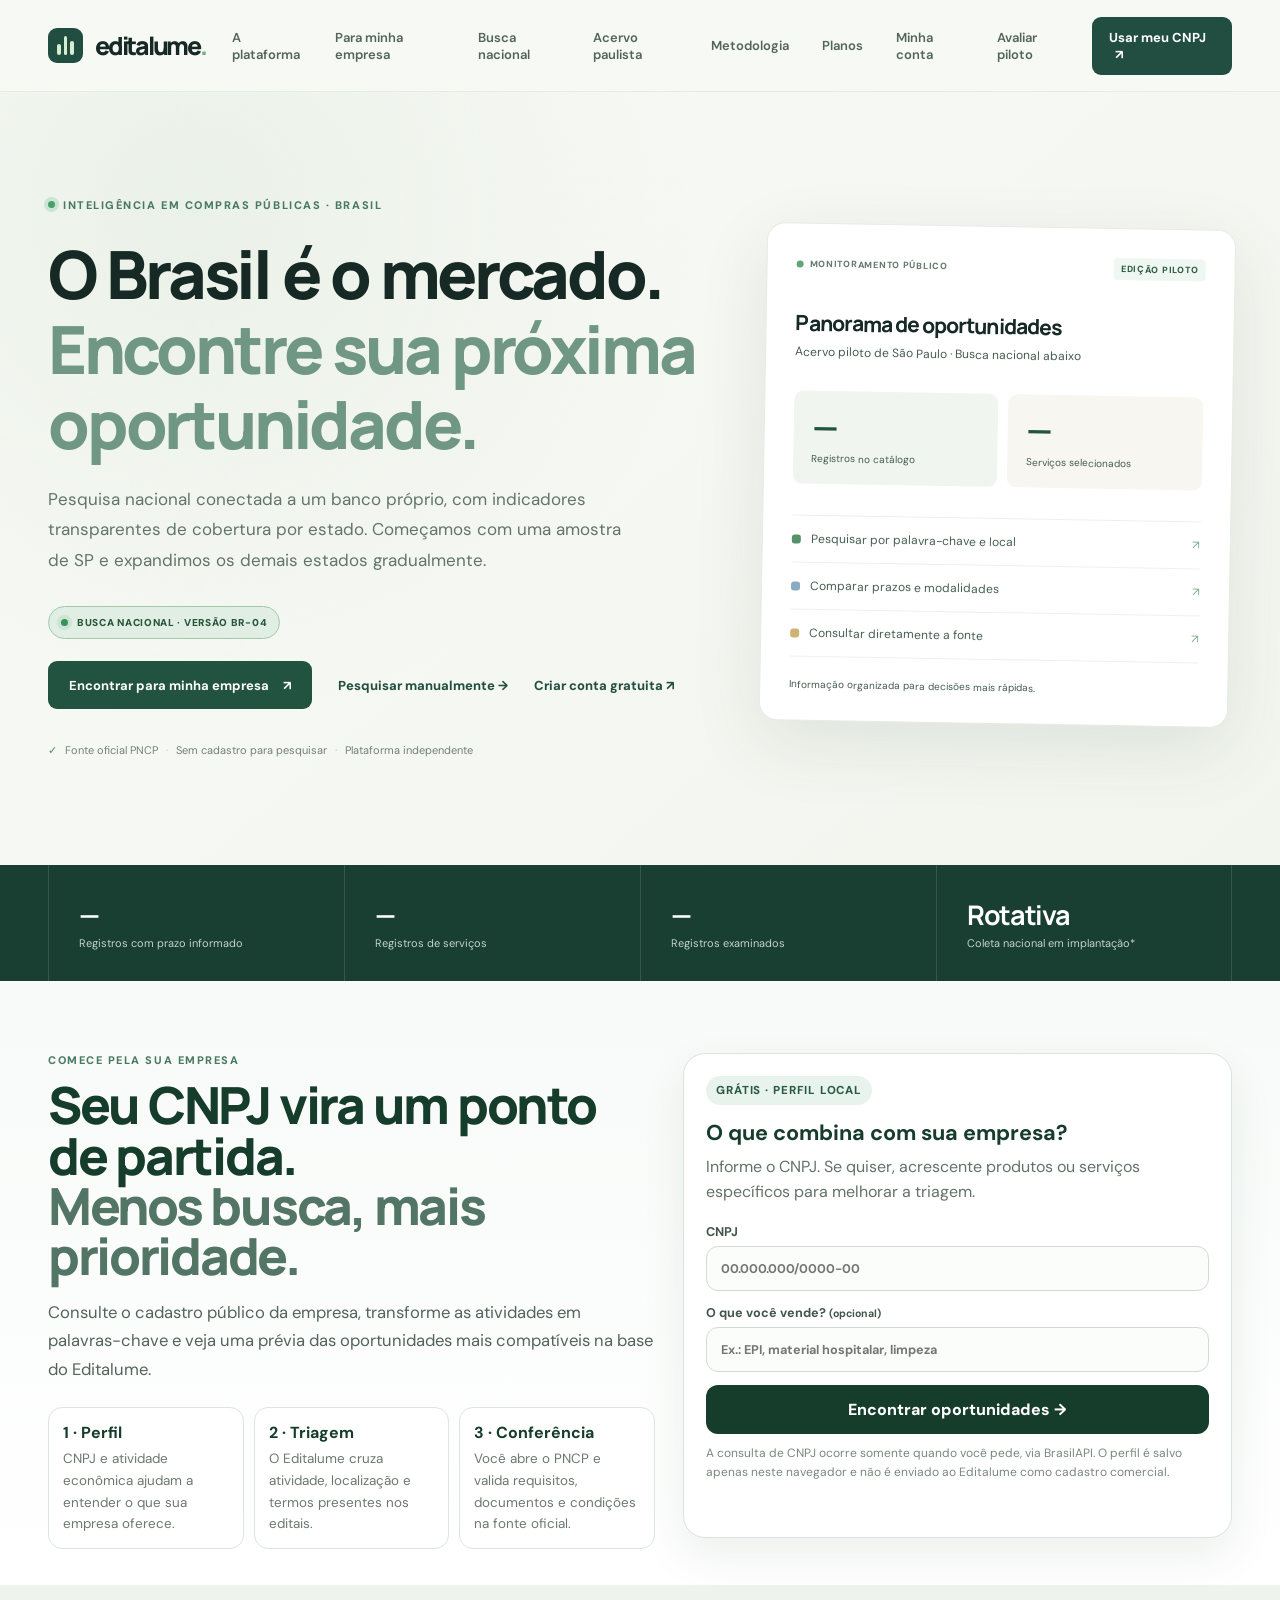
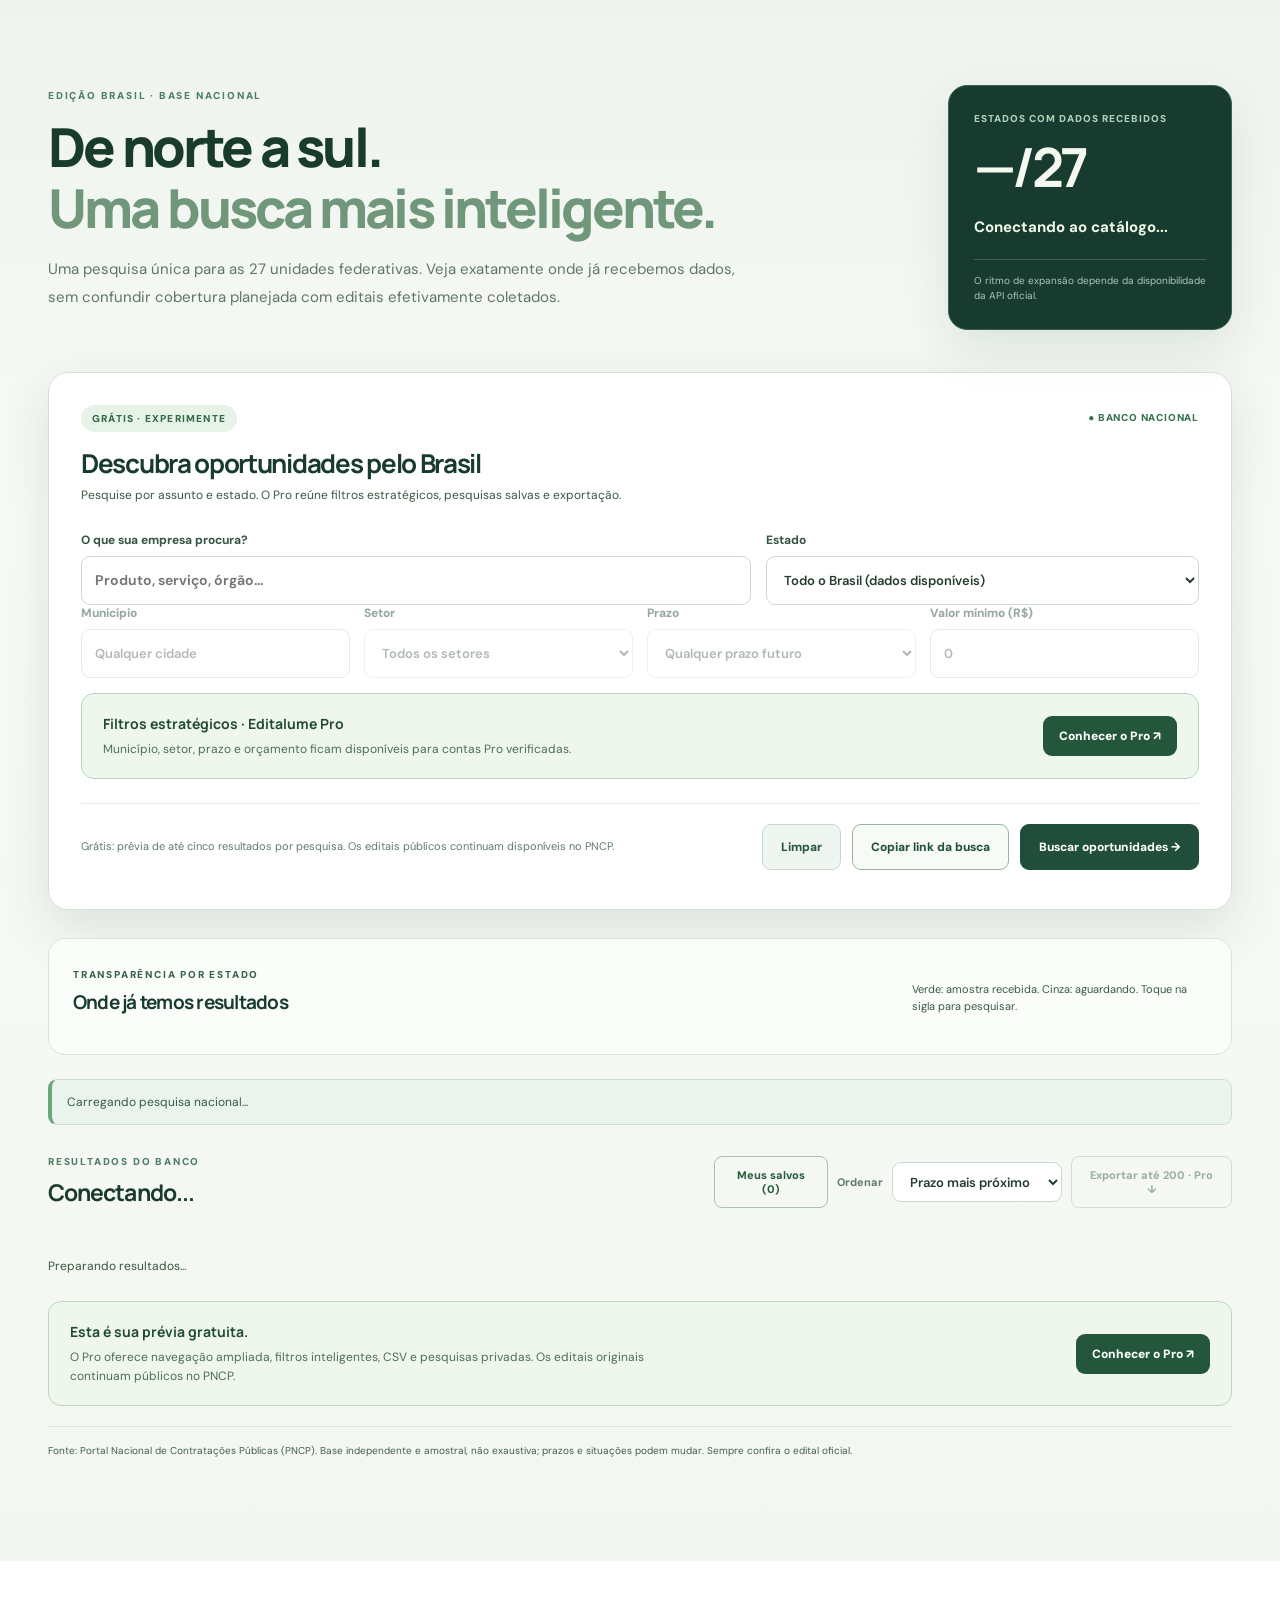
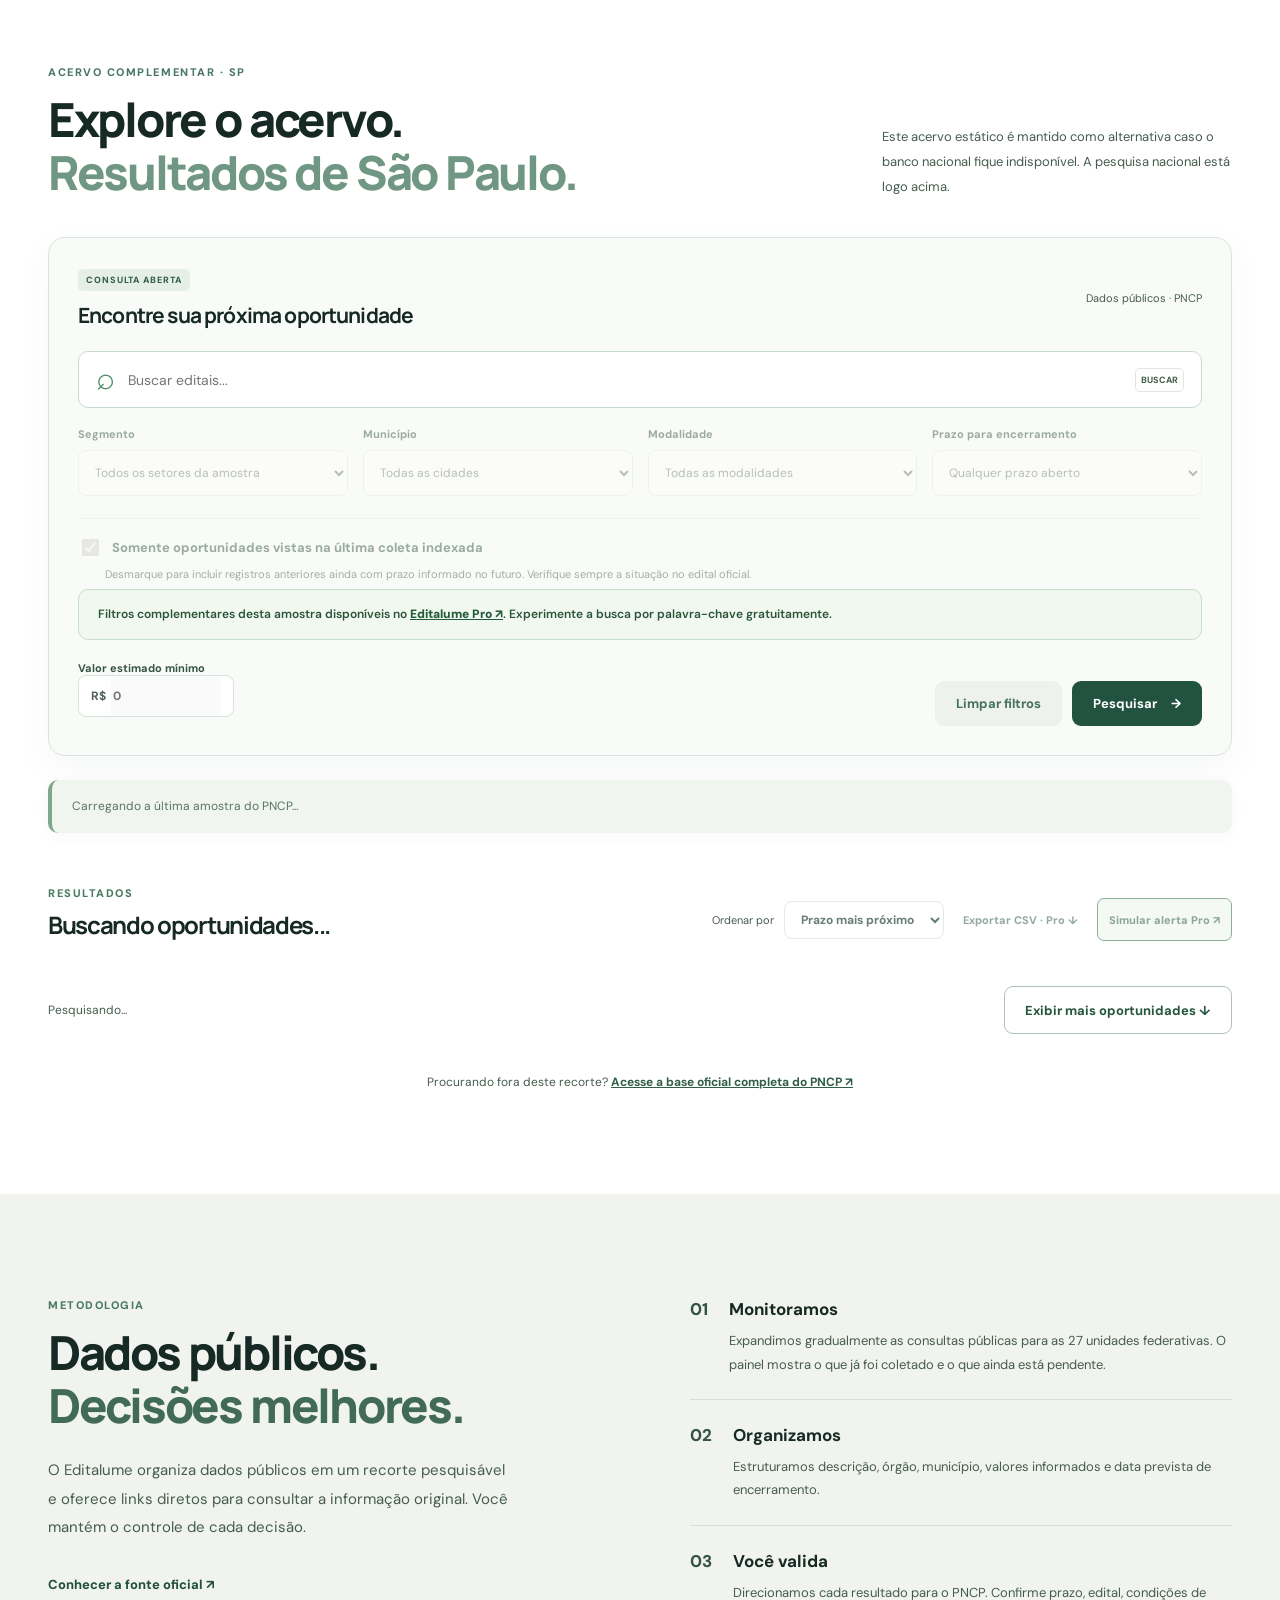
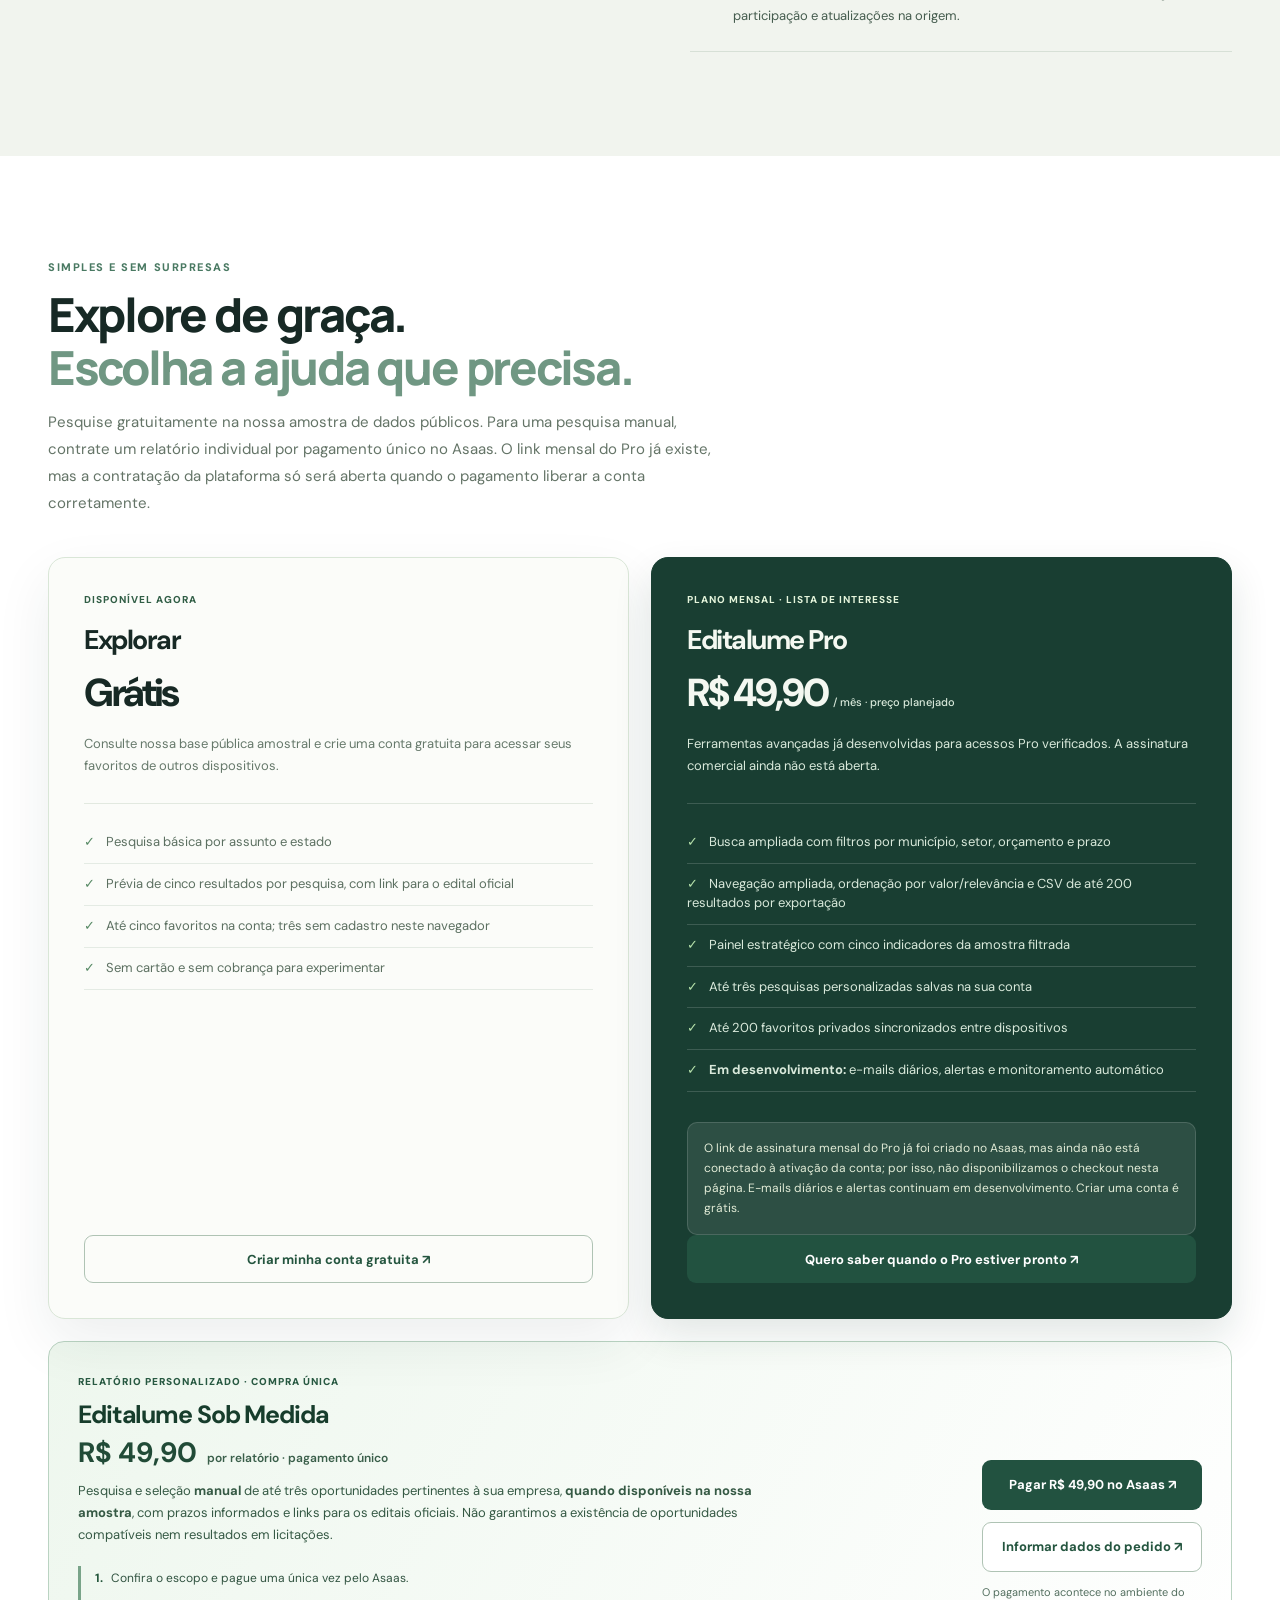
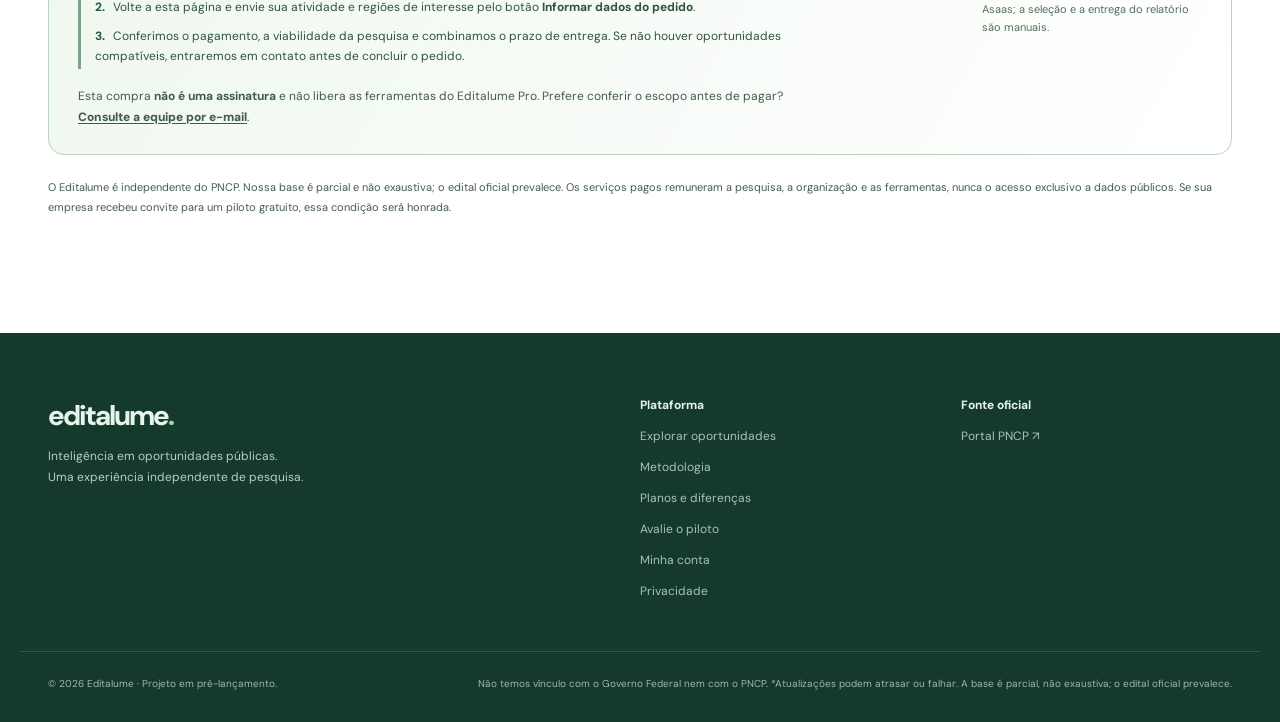
==== commit fc347318: "fix: use real line breaks in analysis assets" ====
--- a/site/index.html
+++ b/site/index.html
@@ -17,8 +17,11 @@
 <title>Editalume | Inteligência em oportunidades públicas</title>
 <link rel="stylesheet" href="./style.css?v=oneoff-checkout-20261002-1">
 <link rel="stylesheet" href="./national.css?v=freemium-20261001-2">
-<link rel="stylesheet" href="./company-fit.css?v=1">\n<link rel="stylesheet" href="./tender-analysis.css?v=1">
-<script src="./plan-policy.js?v=2" defer></script>\n<script src="./tender-analysis-core.js?v=1" defer></script>\n<script src="./tender-analysis.js?v=1" defer></script>
+<link rel="stylesheet" href="./company-fit.css?v=1">
+<link rel="stylesheet" href="./tender-analysis.css?v=1">
+<script src="./plan-policy.js?v=2" defer></script>
+<script src="./tender-analysis-core.js?v=1" defer></script>
+<script src="./tender-analysis.js?v=1" defer></script>
 <script src="./app.js?v=free-sp-20261001-1" defer></script>
 <script src="./national.js?v=freemium-20261001-4" defer></script>
 <script src="./company-fit-core.js?v=1" defer></script>
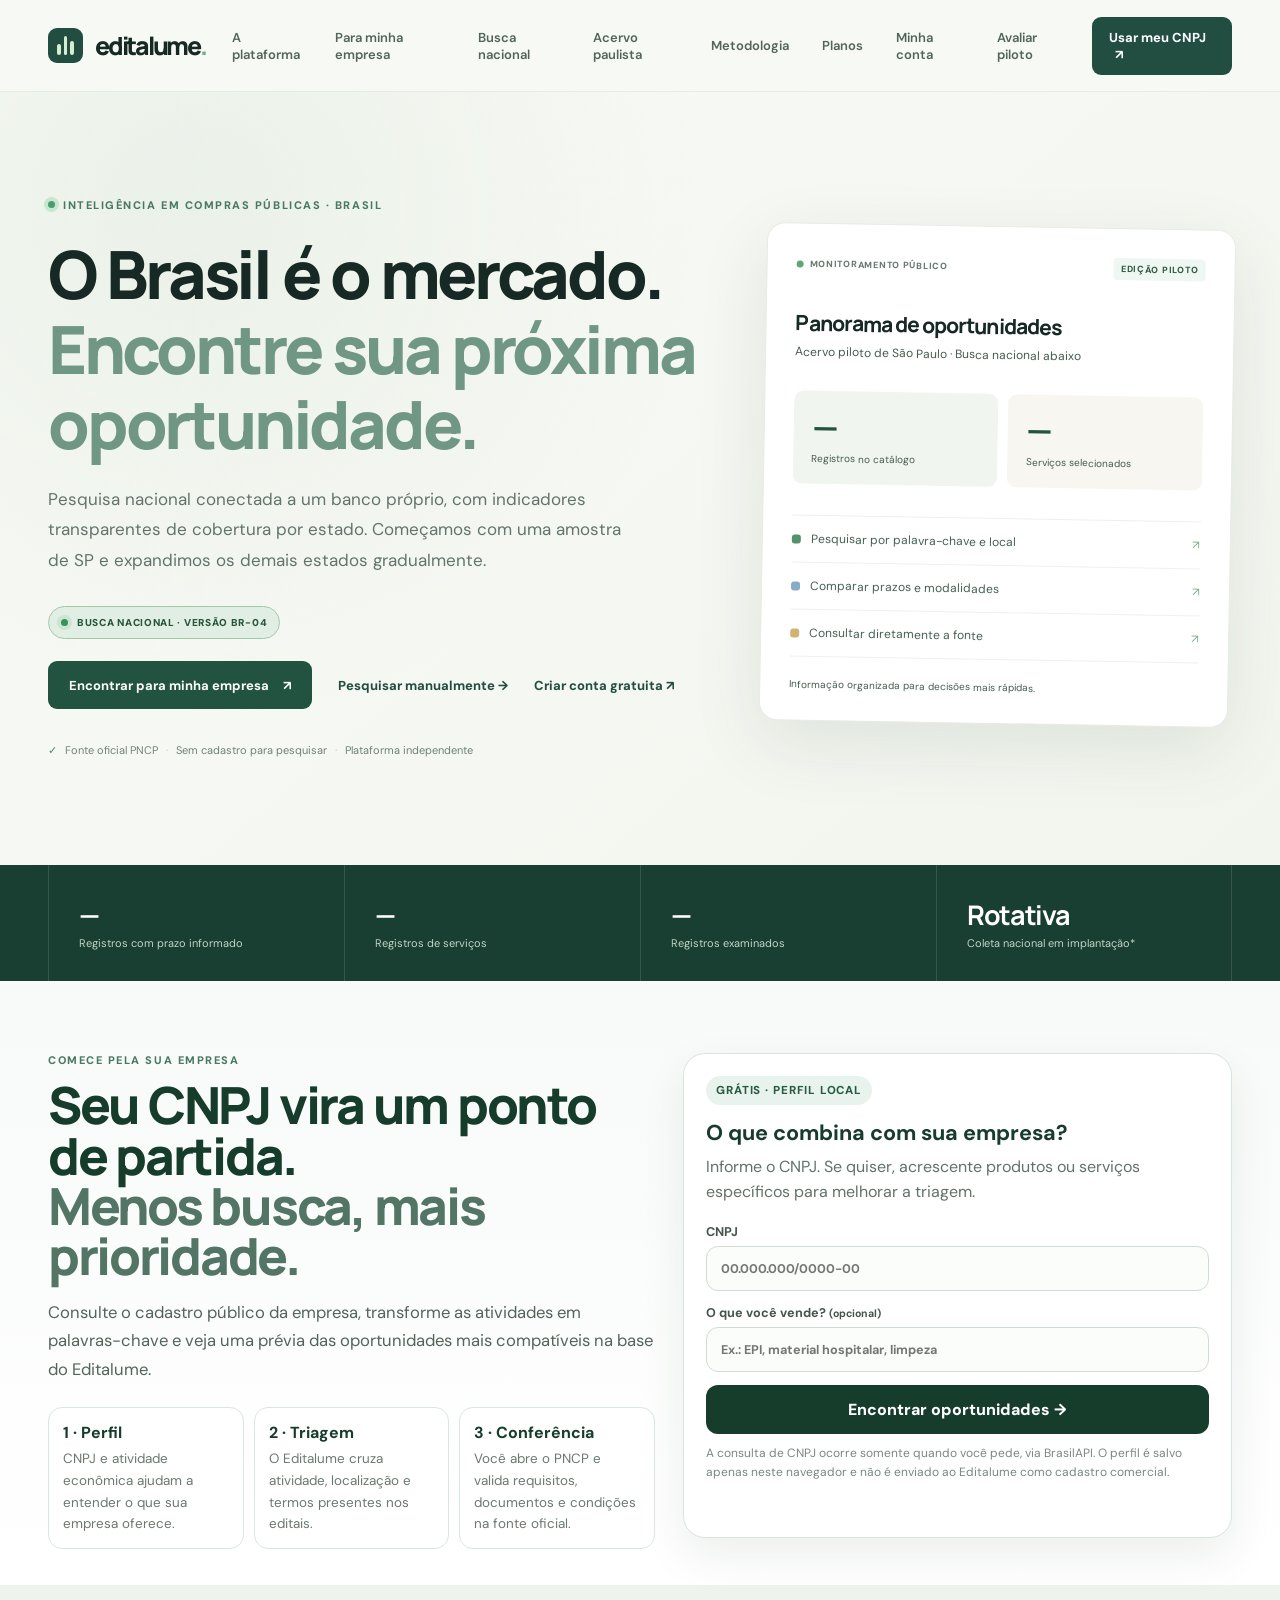
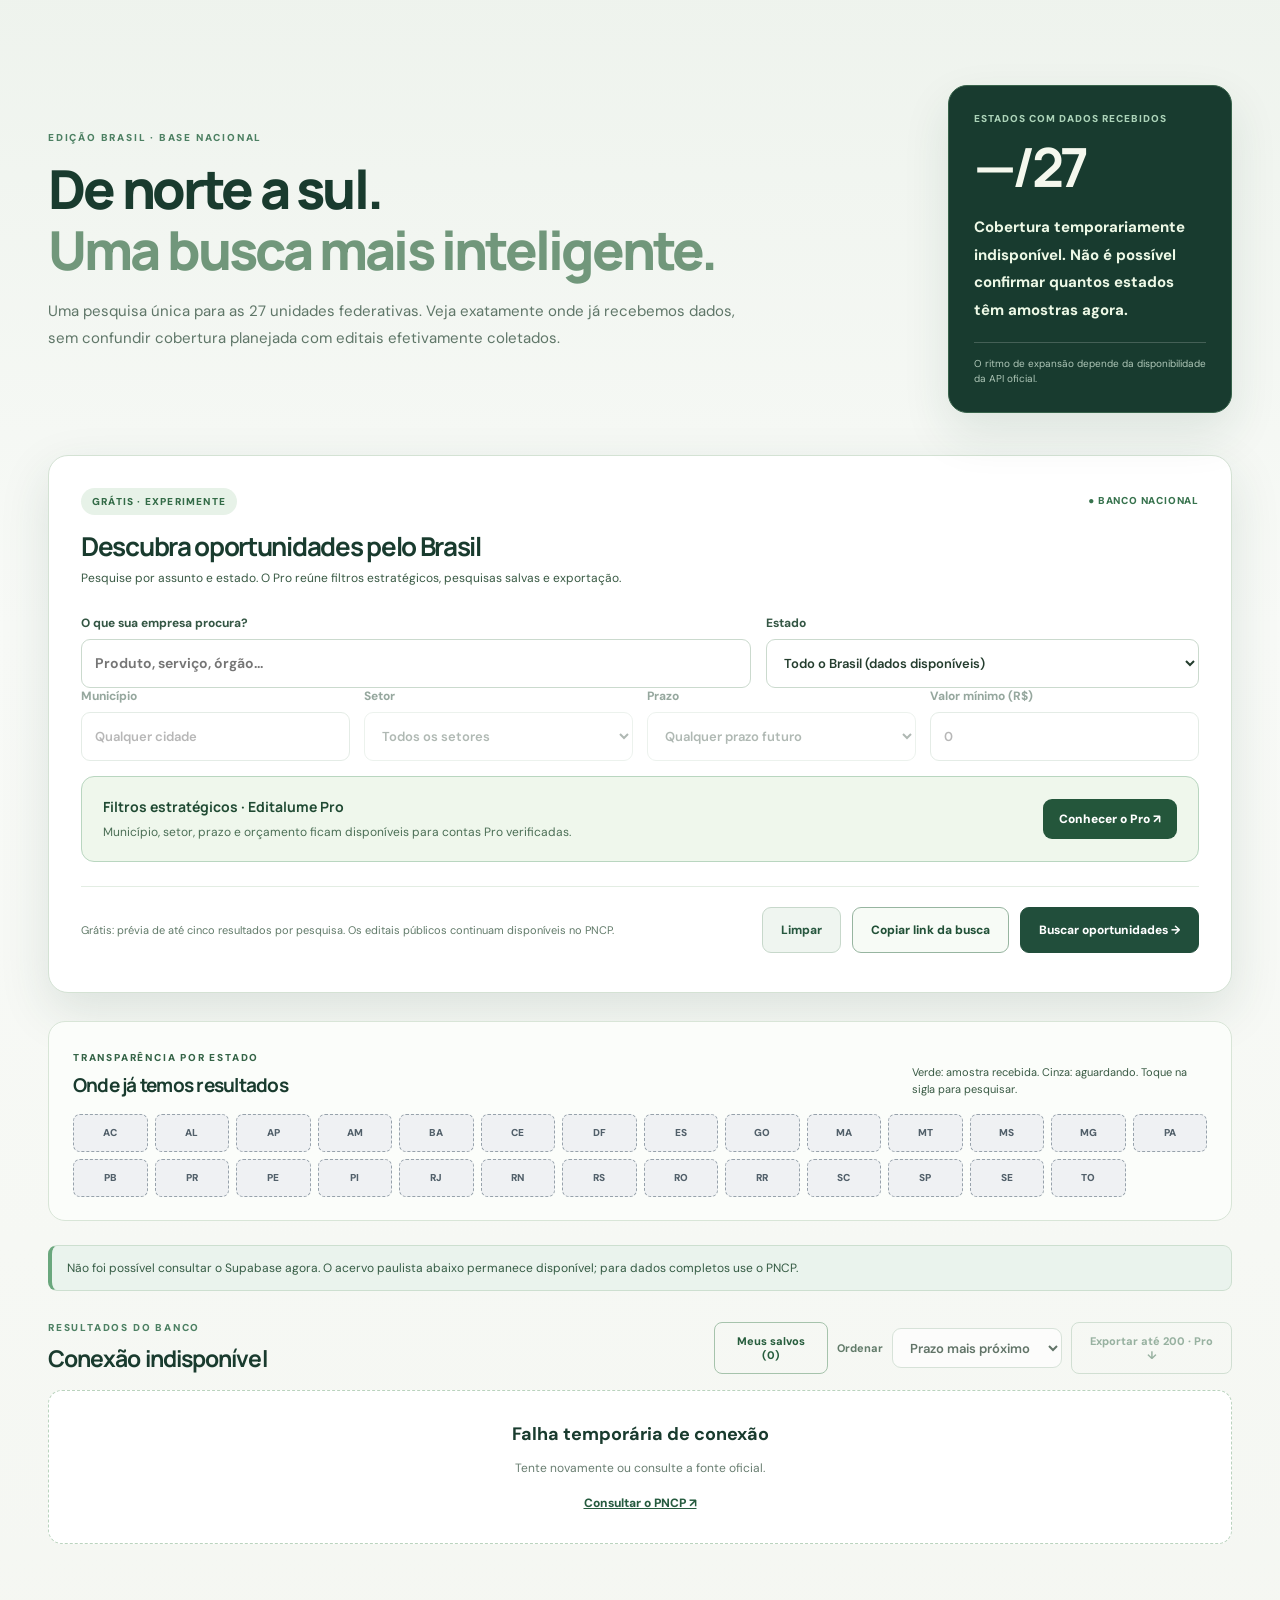
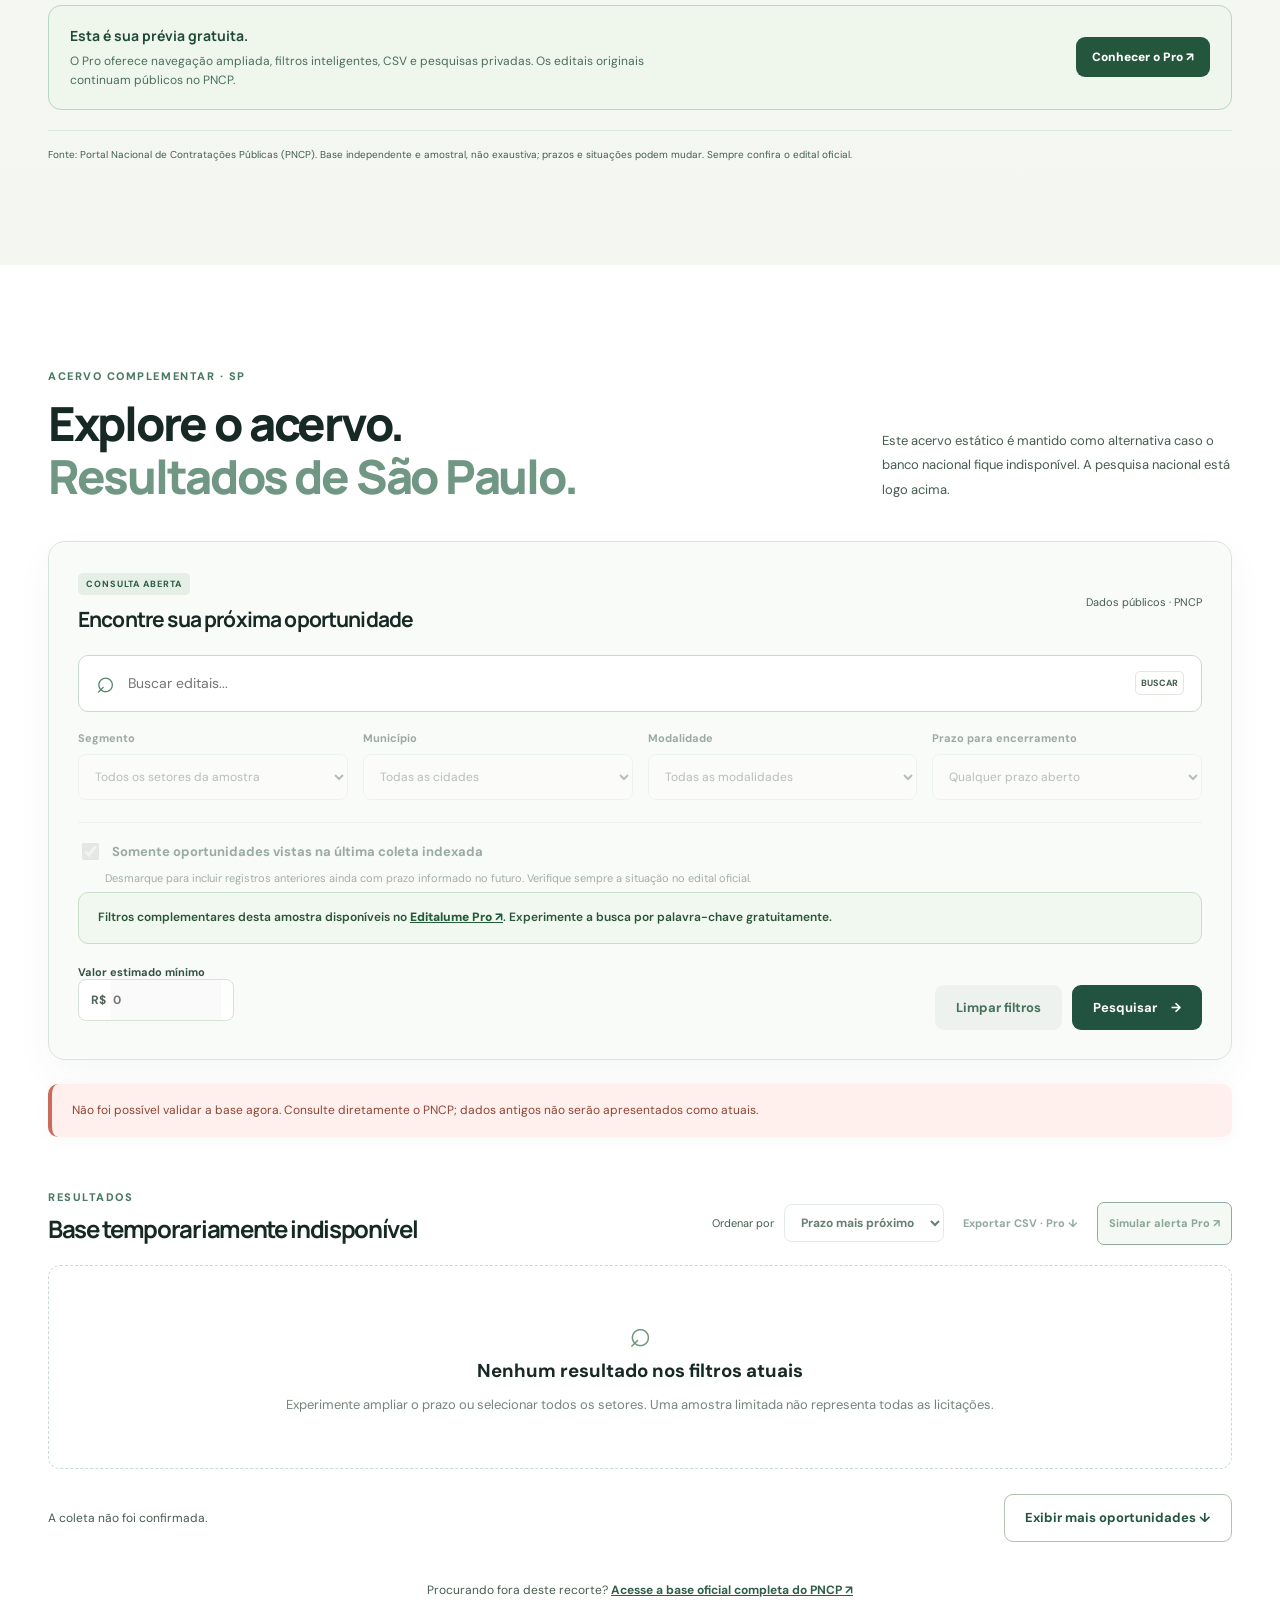
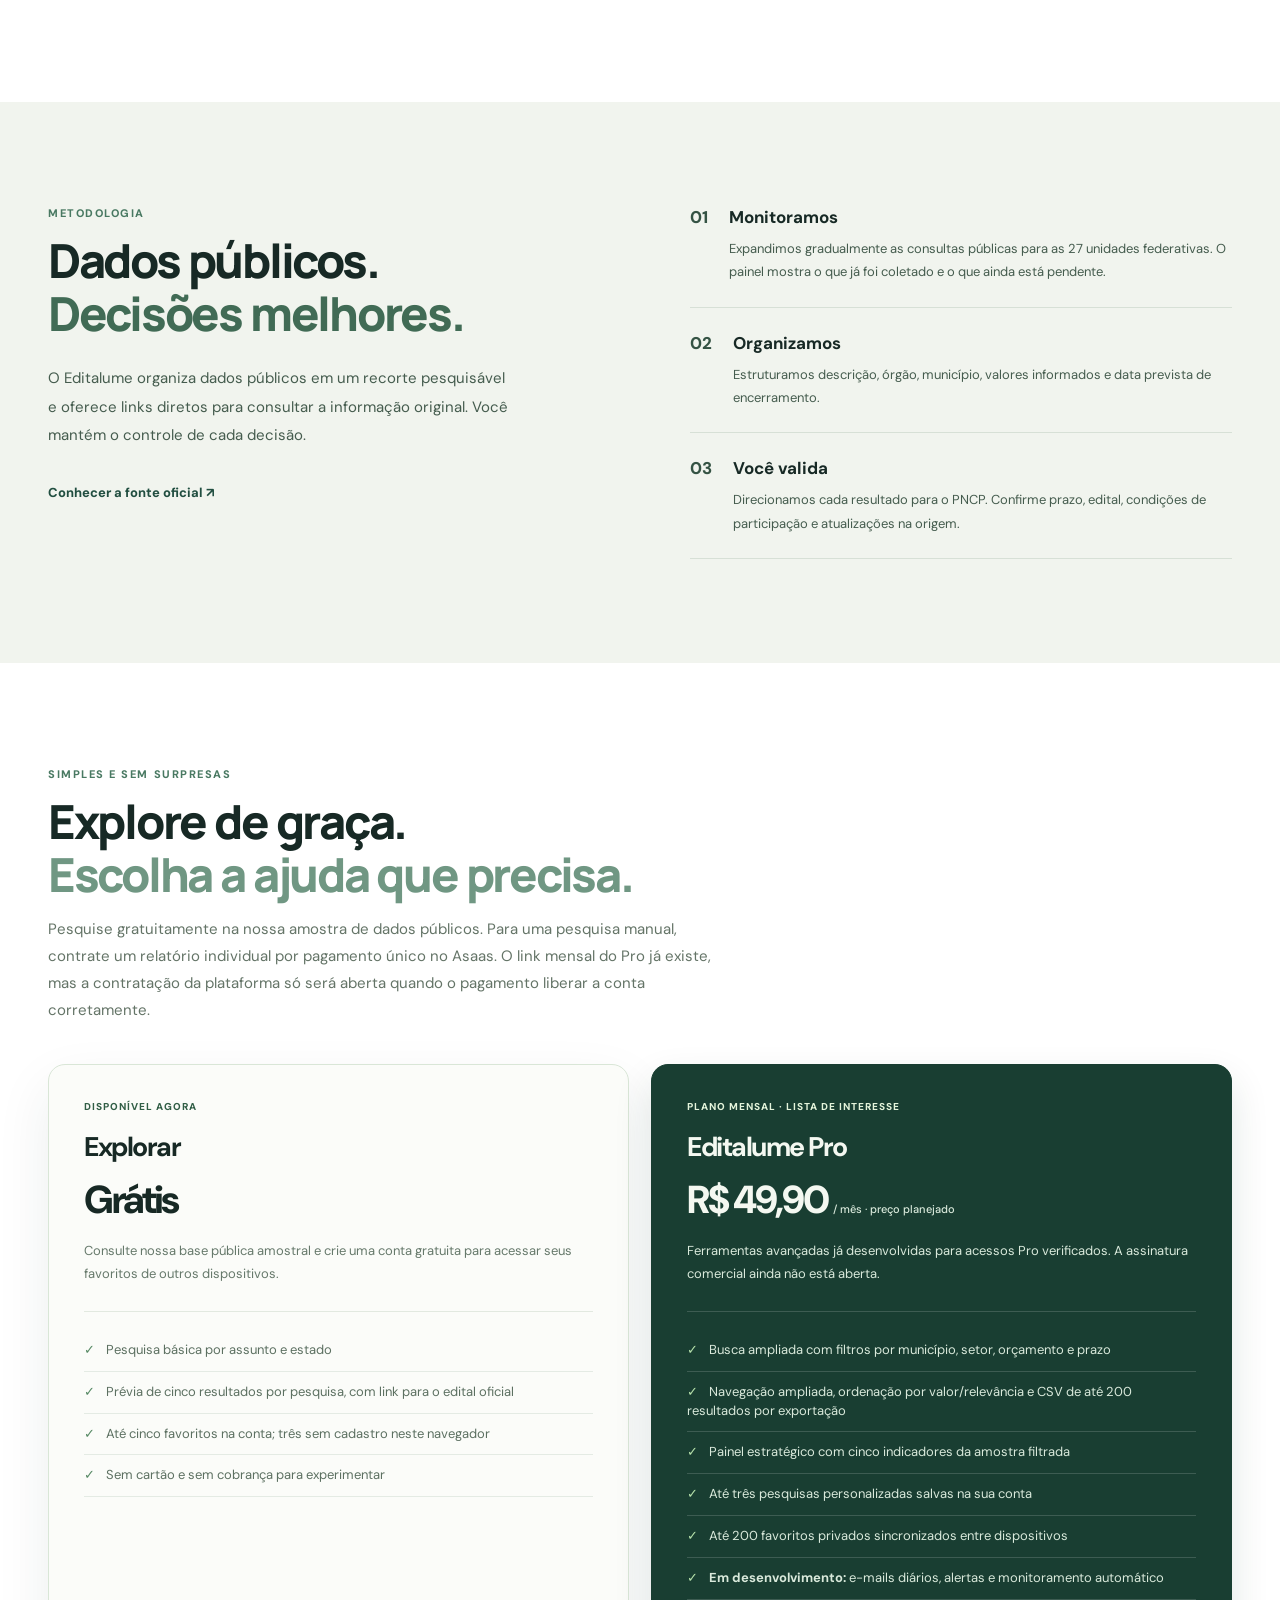
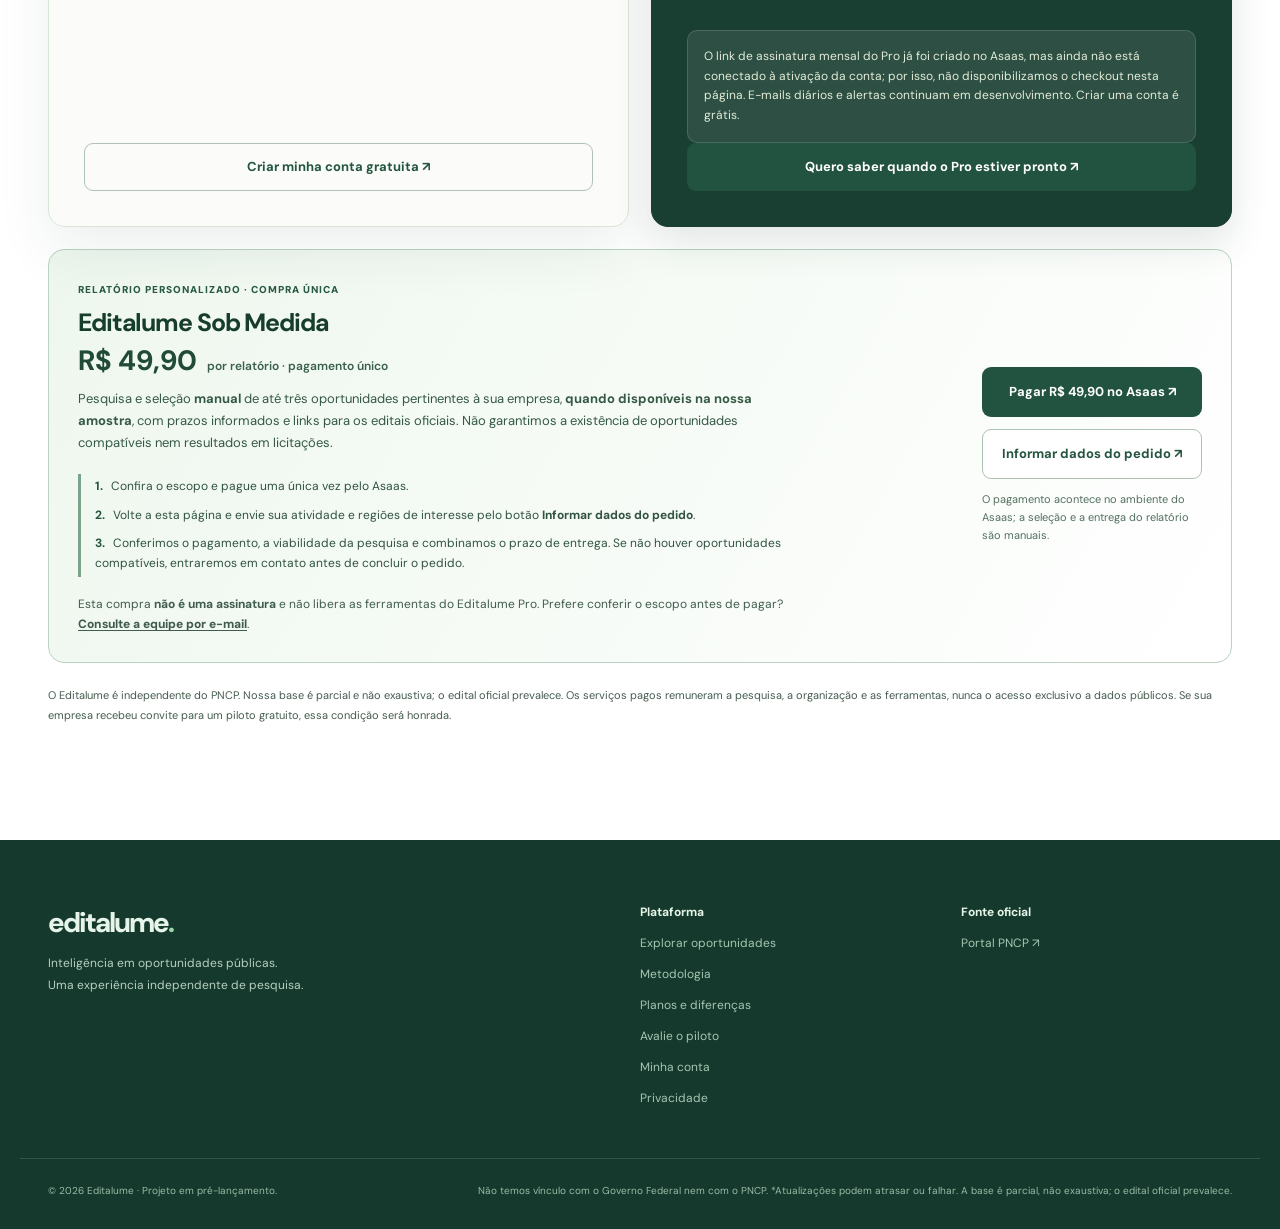
==== commit ba35183a: "chore: bump participation analysis assets" ====
--- a/site/index.html
+++ b/site/index.html
@@ -18,10 +18,10 @@
 <link rel="stylesheet" href="./style.css?v=oneoff-checkout-20261002-1">
 <link rel="stylesheet" href="./national.css?v=freemium-20261001-2">
 <link rel="stylesheet" href="./company-fit.css?v=1">
-<link rel="stylesheet" href="./tender-analysis.css?v=1">
+<link rel="stylesheet" href="./tender-analysis.css?v=2">
 <script src="./plan-policy.js?v=2" defer></script>
-<script src="./tender-analysis-core.js?v=1" defer></script>
-<script src="./tender-analysis.js?v=1" defer></script>
+<script src="./tender-analysis-core.js?v=2" defer></script>
+<script src="./tender-analysis.js?v=2" defer></script>
 <script src="./app.js?v=free-sp-20261001-1" defer></script>
 <script src="./national.js?v=freemium-20261001-4" defer></script>
 <script src="./company-fit-core.js?v=1" defer></script>
--- a/site/tender-analysis.css
+++ b/site/tender-analysis.css
@@ -12,6 +12,23 @@
 .tender-analysis-loading{padding:26px;border:1px dashed #cadbd1;border-radius:16px;color:#55675e;background:#fff}
 .tender-analysis-error{padding:16px;border-radius:14px;background:#fff3f1;border:1px solid #ecd2ce;color:#873f36}
 .tender-analysis-summary{display:grid;grid-template-columns:repeat(4,minmax(0,1fr));gap:10px;margin:0 0 16px}
+.tender-participation{border:1px solid #dbe6df;background:#fff;border-radius:16px;padding:16px;margin:0 0 16px}
+.tender-participation-good{border-color:#bed9c7;background:#f6fbf8}.tender-participation-attention{border-color:#e5d8b8;background:#fffaf0}.tender-participation-low{border-color:#e5ceca;background:#fff8f7}
+.tender-participation-head{display:flex;justify-content:space-between;gap:14px;align-items:flex-start}
+.tender-participation-kicker{display:block;font-size:.66rem;font-weight:850;letter-spacing:.08em;color:#6d7e74;margin-bottom:4px}
+.tender-participation h3{margin:0;color:#183c2e;font-size:1.1rem}
+.tender-participation-stage{font-size:.62rem;font-weight:850;letter-spacing:.06em;border:1px solid #d7e4dc;border-radius:999px;padding:6px 8px;color:#587064;background:#fff;white-space:nowrap}
+.tender-participation-intro{margin:12px 0;color:#53655b;font-size:.82rem;line-height:1.5}
+.tender-participation-profile{border:0;border-radius:10px;background:#173c2c;color:#fff;padding:10px 12px;font:inherit;font-size:.76rem;font-weight:800;cursor:pointer}
+.tender-participation-overview{display:grid;grid-template-columns:auto 1fr;gap:16px;align-items:center;margin-top:14px}
+.tender-participation-score{display:flex;align-items:baseline;gap:3px}.tender-participation-score strong{font-size:2rem;line-height:1;color:#173c2c}.tender-participation-score span{font-size:.68rem;color:#77857d}
+.tender-participation-context p{margin:0 0 7px;color:#57685f;font-size:.76rem}
+.tender-participation-bar{height:8px;border-radius:999px;background:#e7eee9;overflow:hidden}.tender-participation-bar span{display:block;height:100%;background:#315f49;border-radius:inherit}
+.tender-participation-columns{display:grid;grid-template-columns:1fr 1fr;gap:12px;margin-top:14px}
+.tender-participation-list{border-top:1px solid #e4ebe7;padding-top:10px}.tender-participation-list h4{margin:0 0 7px;color:#244536;font-size:.78rem}
+.tender-participation-list p{margin:0 0 6px;font-size:.75rem;line-height:1.45}.tender-participation-list p.positive{color:#2e6247}.tender-participation-list p.attention{color:#7b5a28}.tender-participation-list p.neutral{color:#728077}
+.tender-participation-citation{display:flex;flex-wrap:wrap;gap:7px;align-items:center;margin:2px 0 7px 15px;font-size:.66rem;color:#7a867f}.tender-participation-citation a{color:#1f6042;font-weight:800;text-decoration:none}
+.tender-participation-note{margin:10px 0 0!important;padding-top:9px;border-top:1px solid #e5ece8;color:#7a867f!important;font-size:.68rem!important;line-height:1.45}
 .tender-kpi{background:#fff;border:1px solid #dfe9e3;border-radius:14px;padding:13px}
 .tender-kpi span{display:block;font-size:.66rem;font-weight:850;letter-spacing:.07em;color:#7c8982;margin-bottom:5px}
 .tender-kpi strong{display:block;font-size:.88rem;color:#1e4032;line-height:1.35}
@@ -45,6 +62,9 @@
 .tender-evidence-citation a{color:#1f6042;font-weight:800;text-decoration:none}
 .tender-analysis-disclaimer{margin:18px 0 0;padding-top:14px;border-top:1px solid #e2ebe6;color:#78847d;font-size:.7rem;line-height:1.5}
 @media(max-width:720px){
+ .tender-participation-head{flex-direction:column}
+ .tender-participation-overview{grid-template-columns:1fr}
+ .tender-participation-columns{grid-template-columns:1fr}
  .tender-analysis-overlay{padding:0;align-items:flex-end}
  .tender-analysis-panel{max-height:94vh;border-radius:22px 22px 0 0}
  .tender-analysis-head,.tender-analysis-body{padding-left:16px;padding-right:16px}
